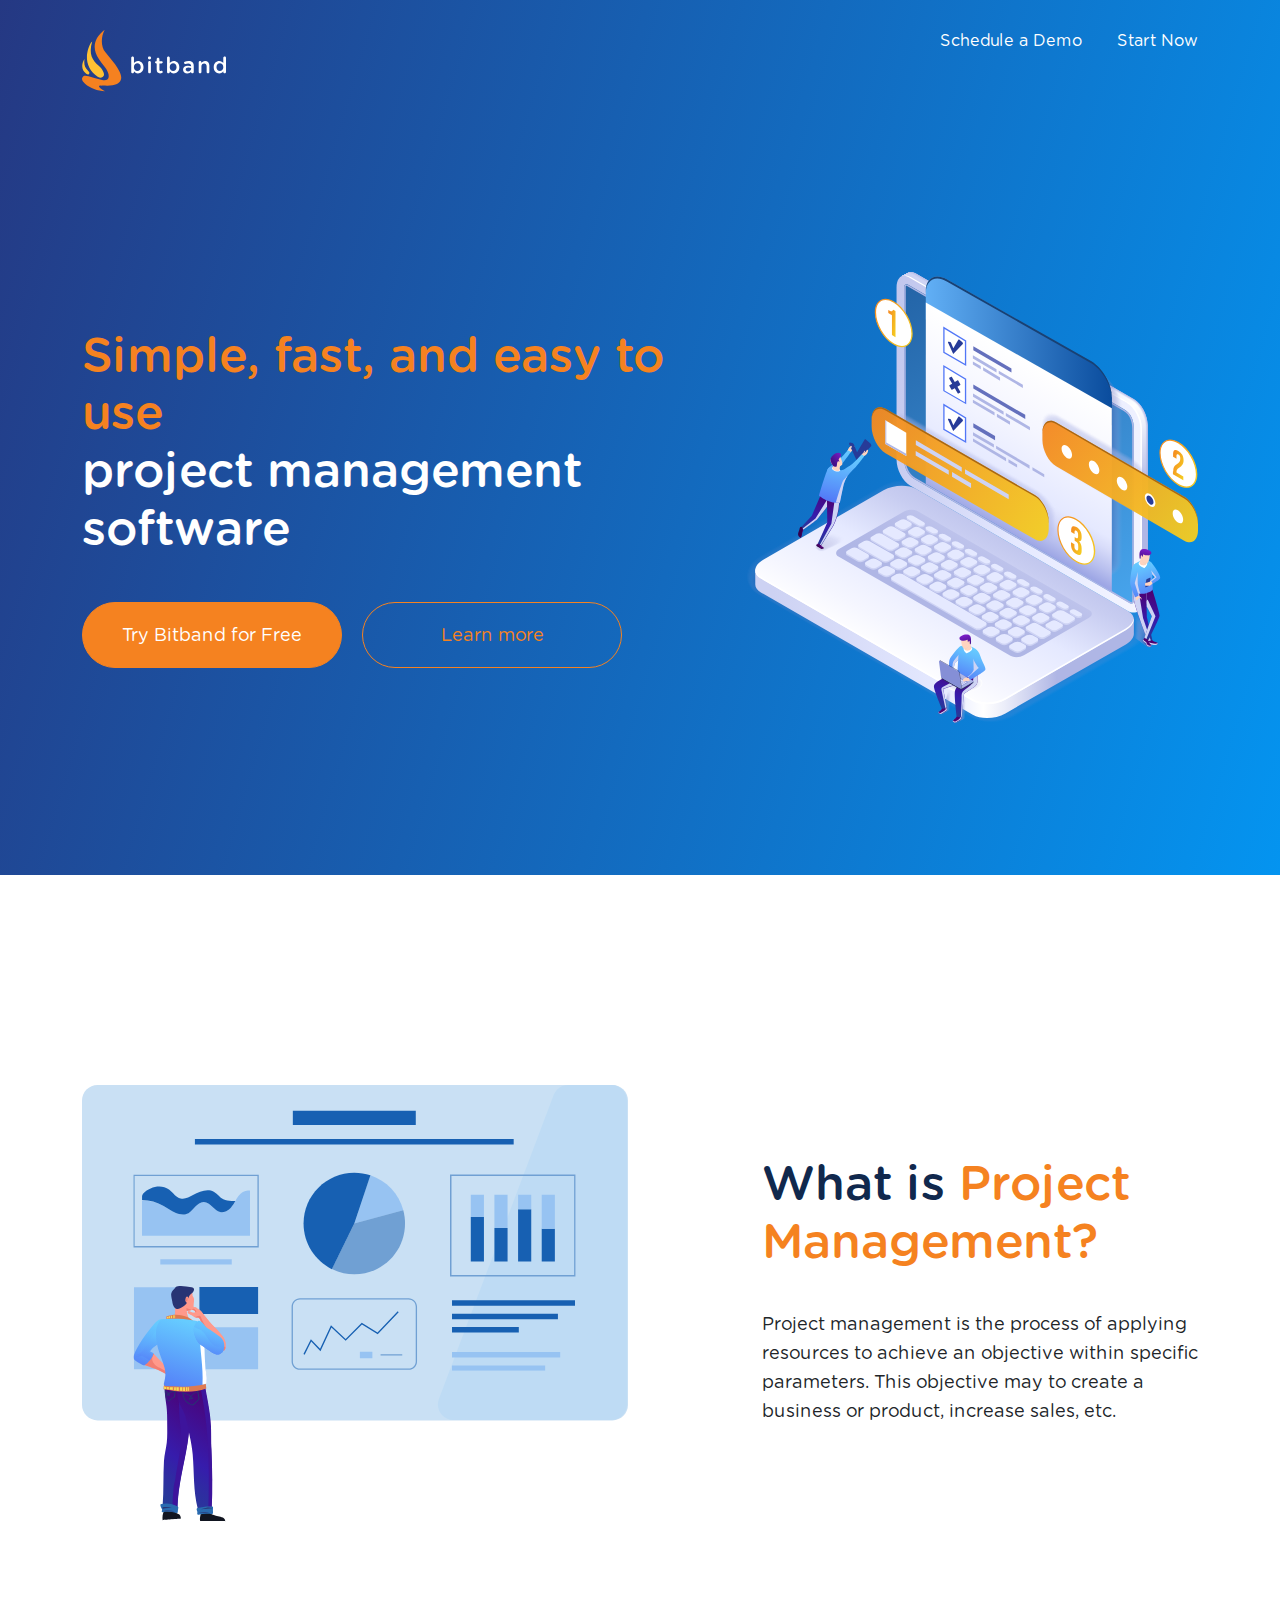
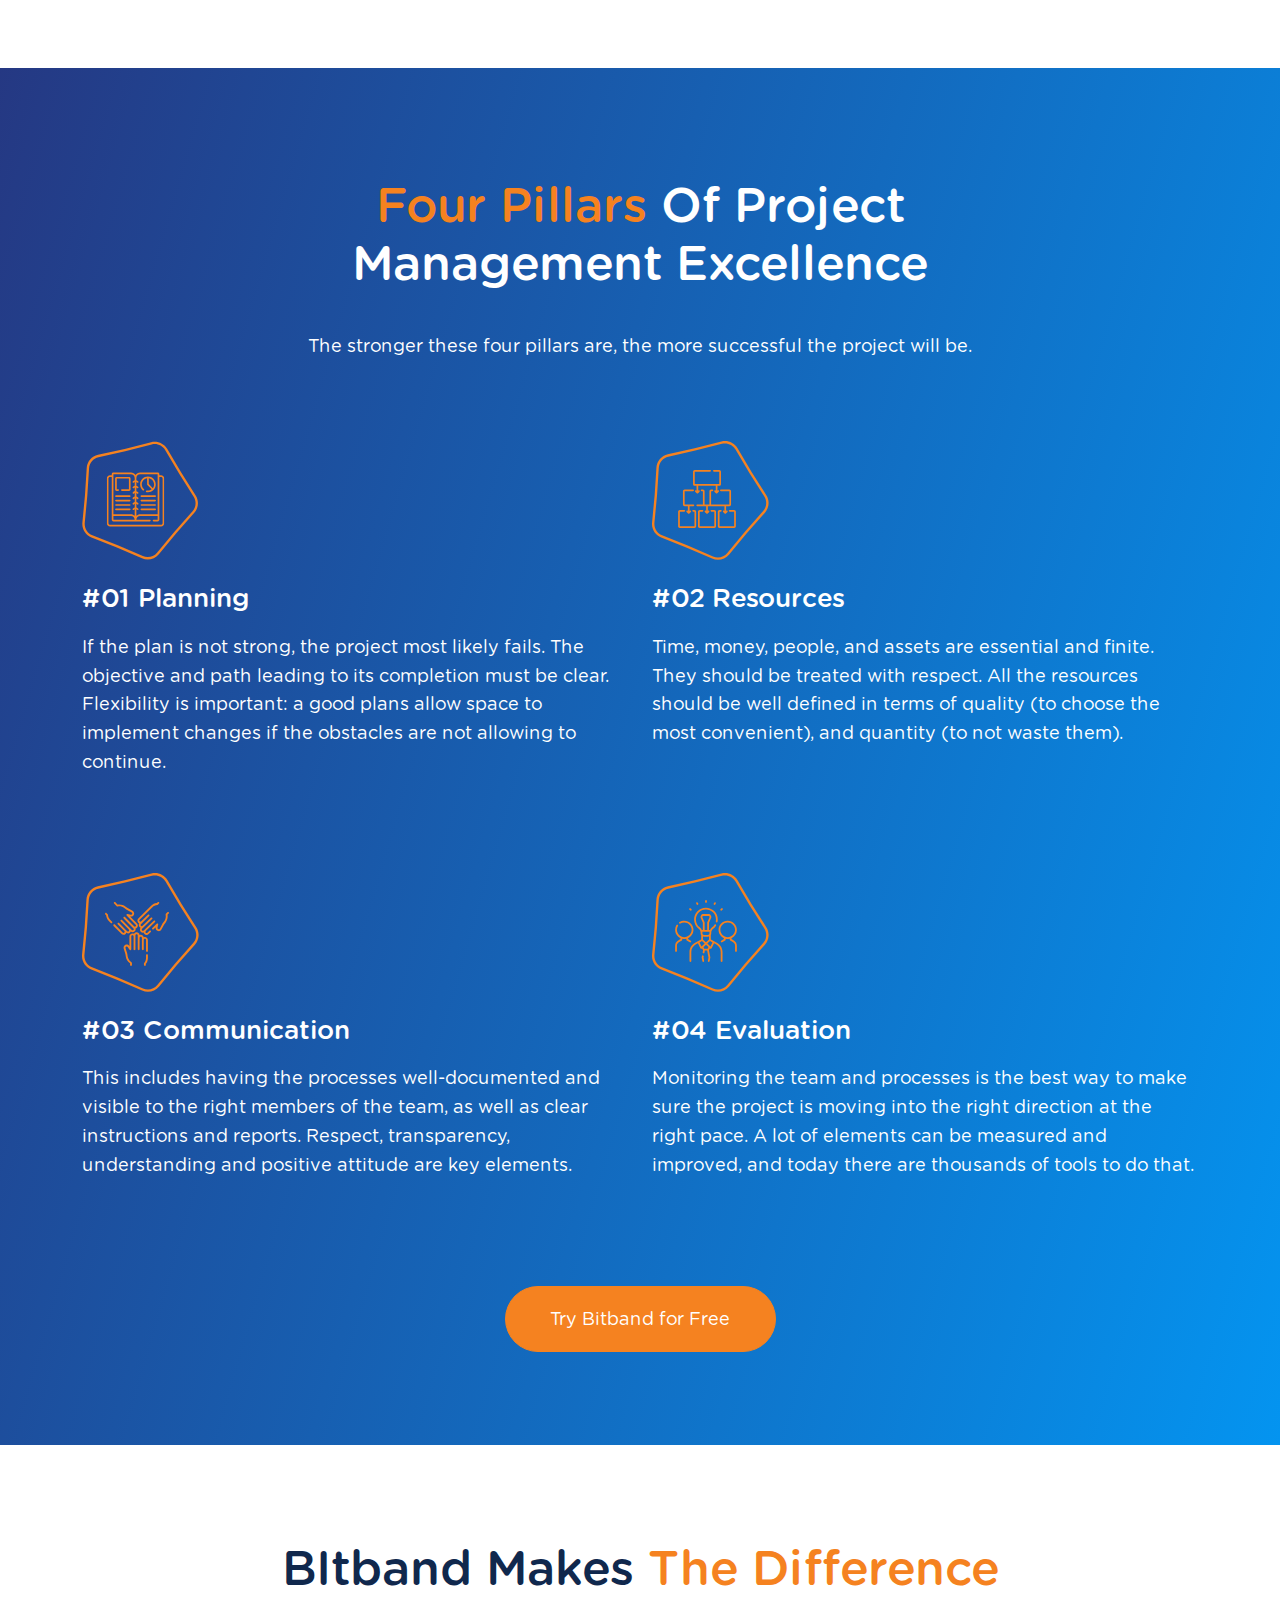
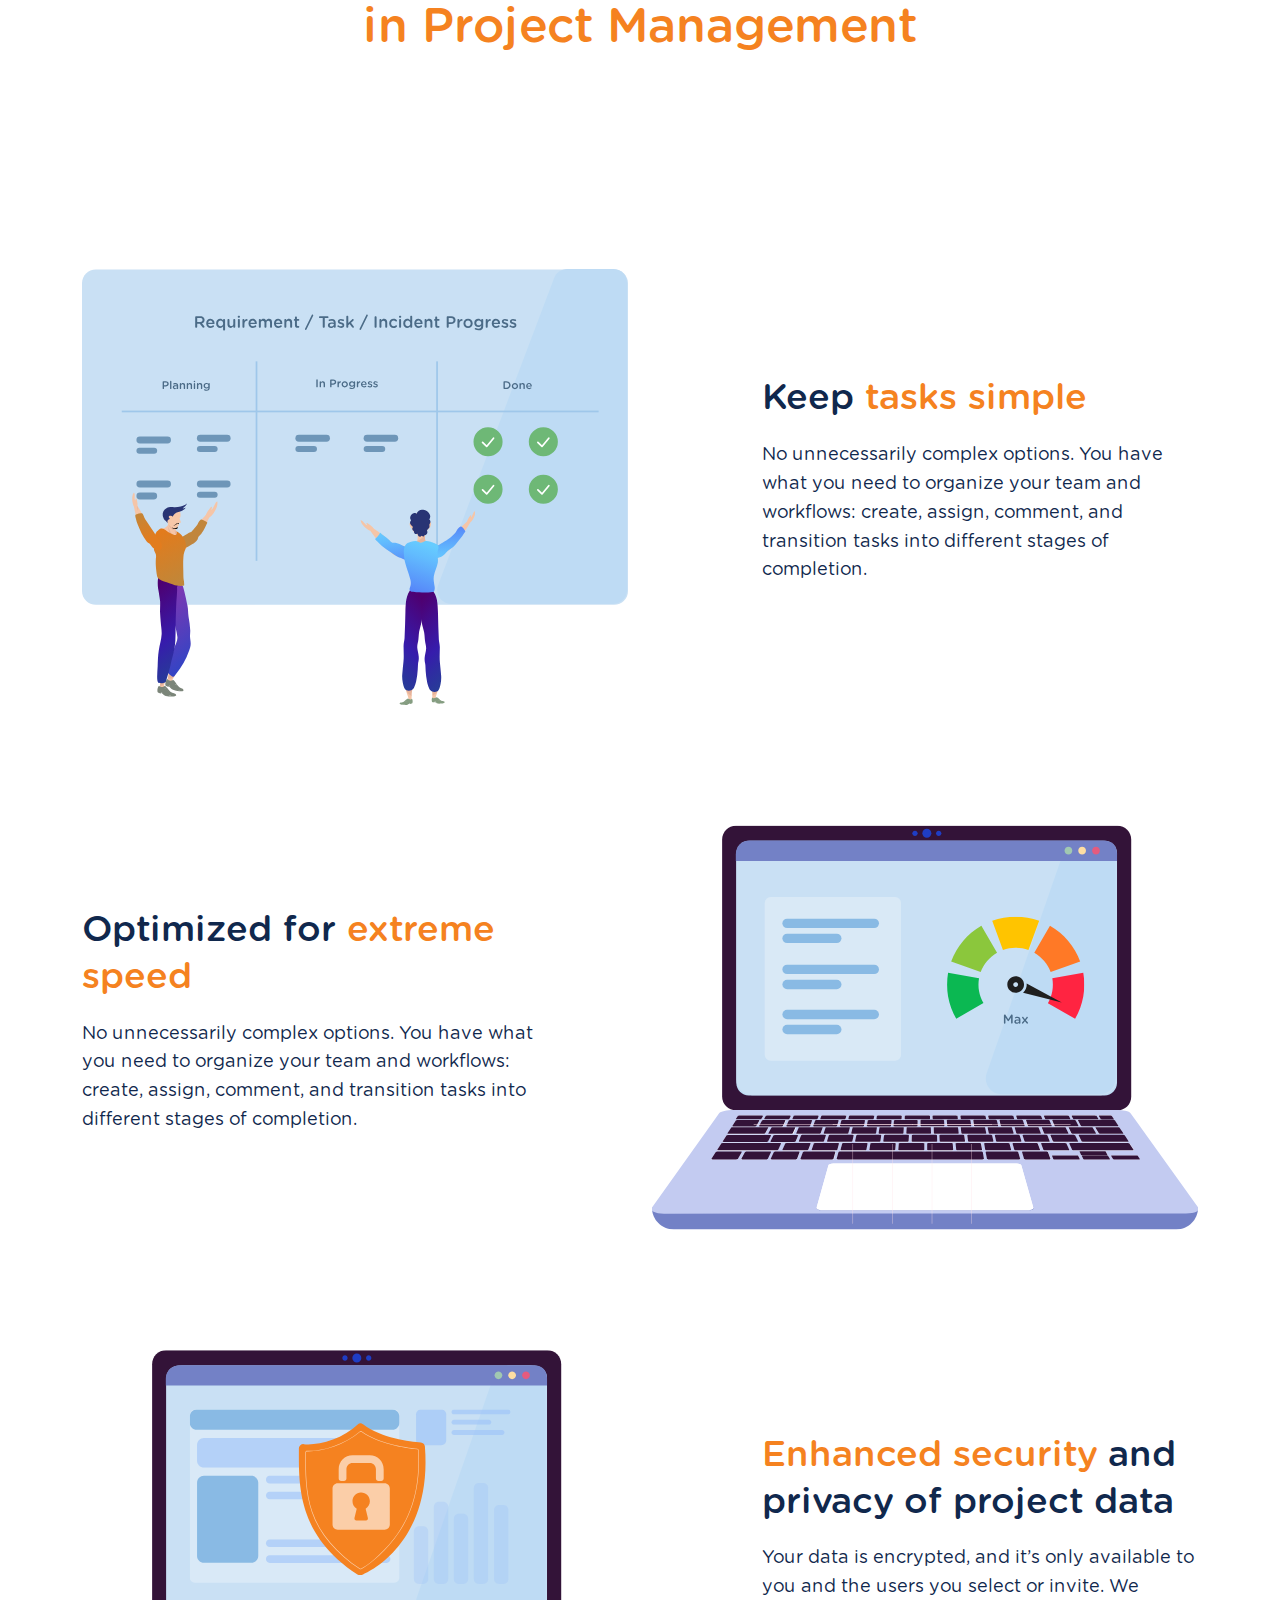
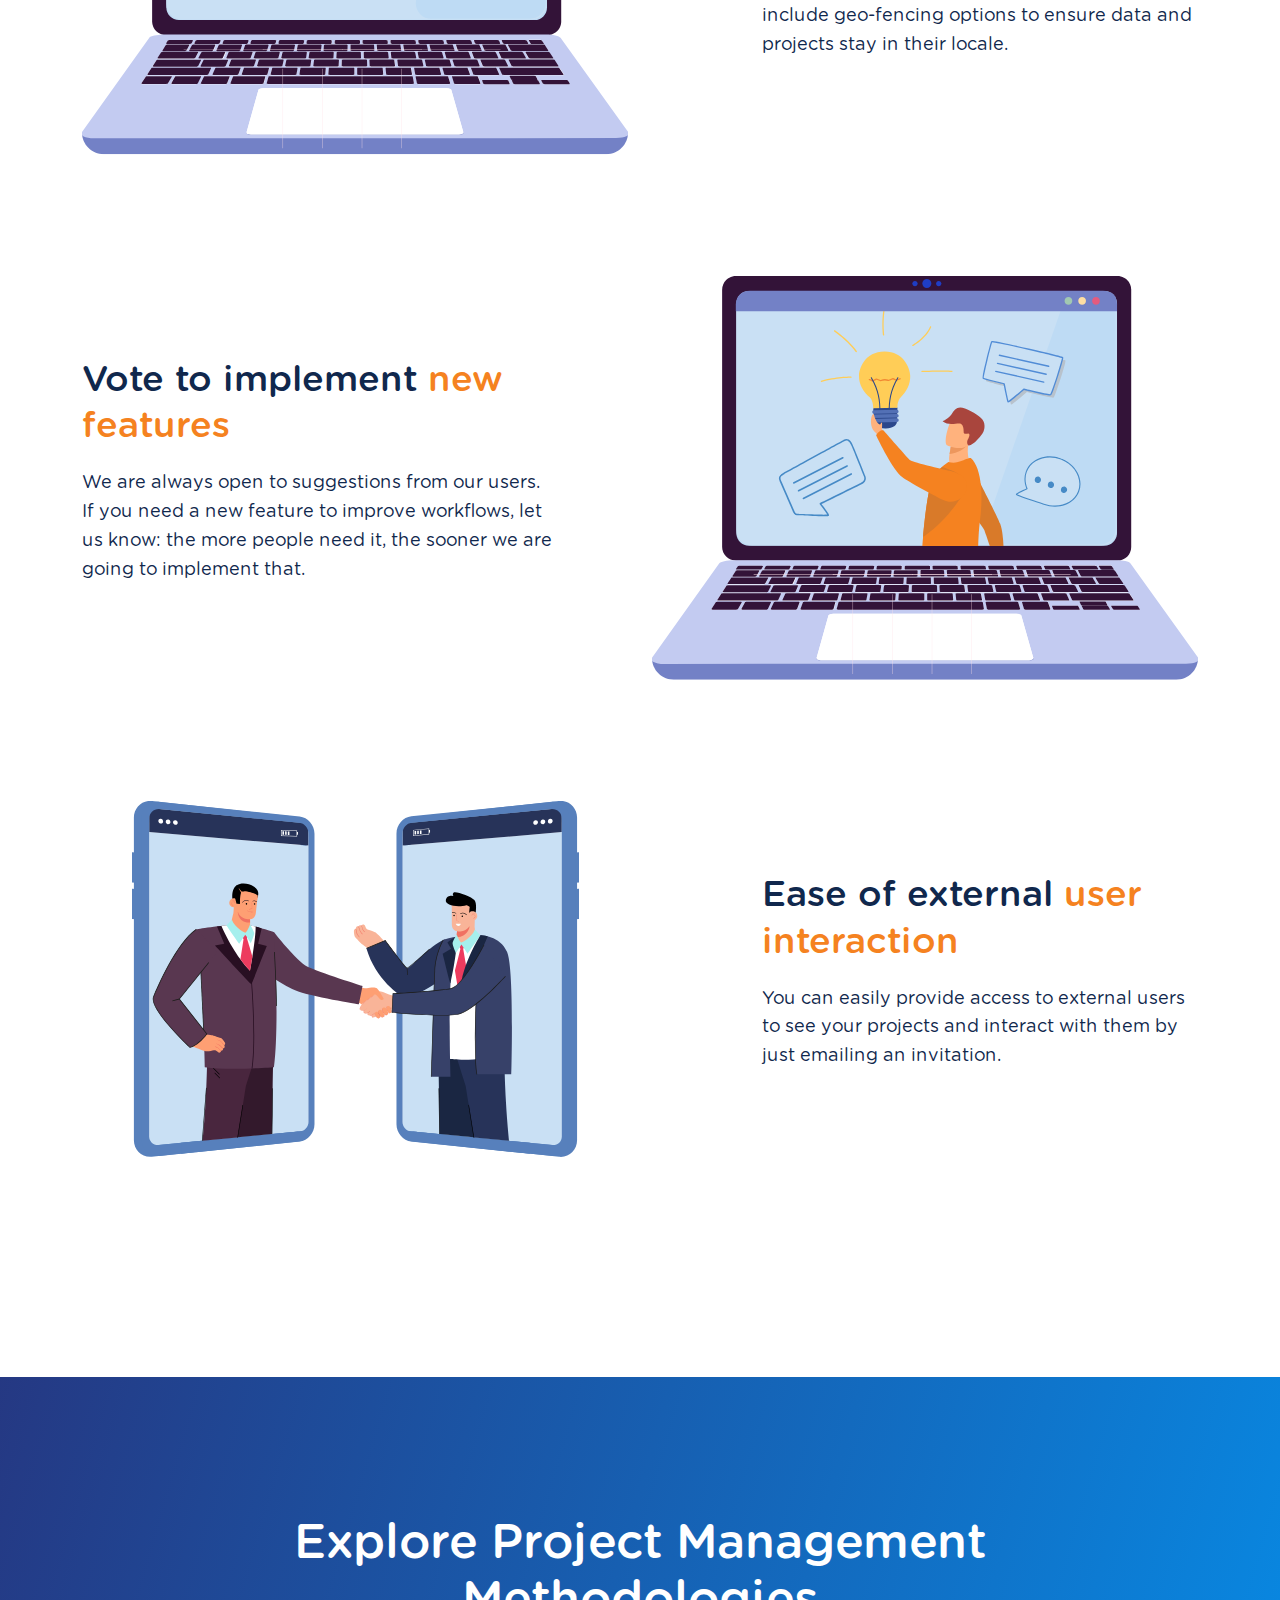
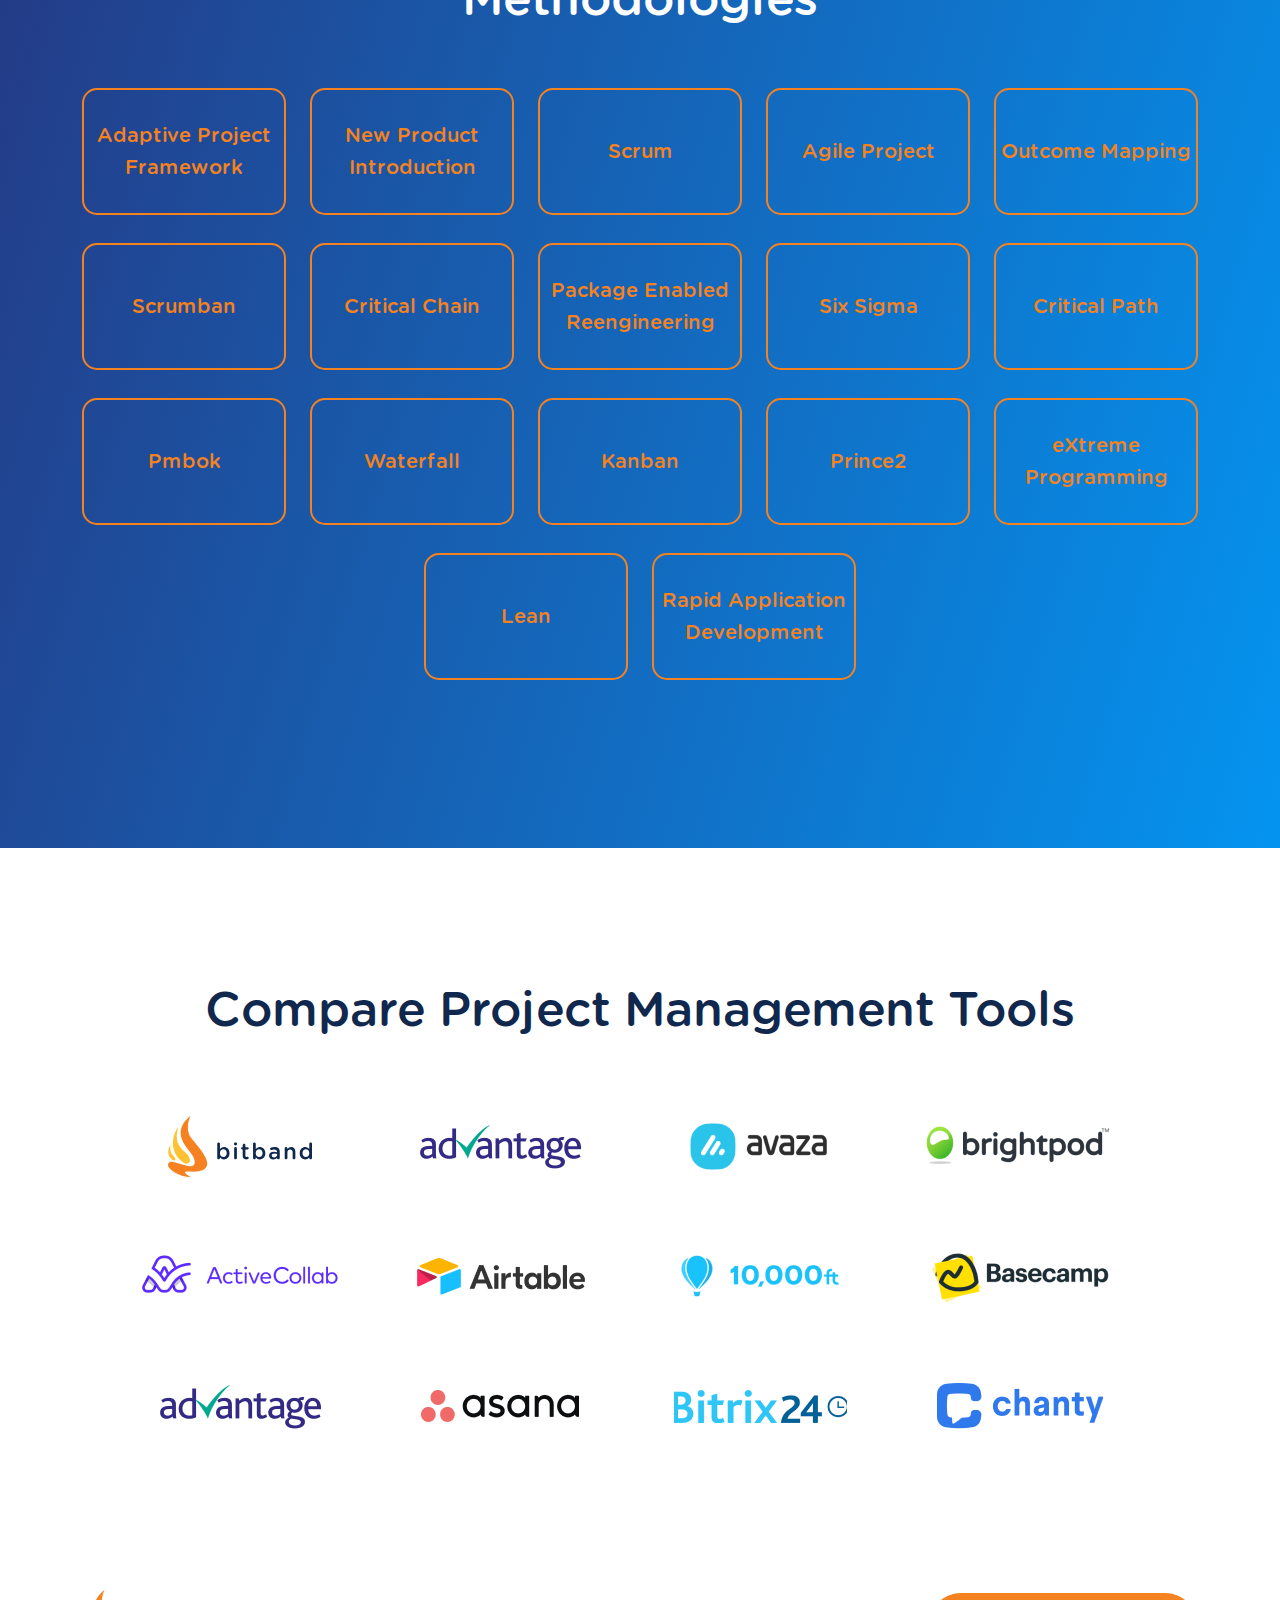
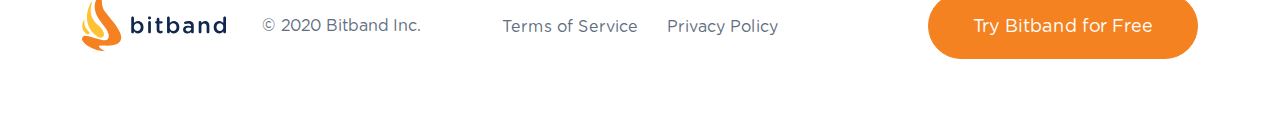
==== index.html @ 96607f52 "Add files via upload" ====
<!DOCTYPE html>
<html lang="en">

<head>
    <meta charset="UTF-8">
    <meta http-equiv="X-UA-Compatible" content="IE=edge">
    <meta name="viewport" content="width=device-width, initial-scale=1.0">
    <title>Main</title>
    <link rel="stylesheet" href="css/lib/bootstrap.min.css">
    <link rel="stylesheet" href="css/style.css">
</head>

<body>
    <div class="pagewrapper">
        <header class="header">
            <div class="container">
                <div class="row">
                    <div class="col-lg-4">
                        <div class="header__logo">
                            <a href="#"><img src="img/logo.svg" alt="logo"></a>
                        </div>
                    </div>
                    <div class="col-lg-8">
                        <nav class="header__nav">
                            <ul>
                                <li><a href="#">Schedule a Demo</a></li>
                                <li><a href="#">Start Now</a></li>
                            </ul>
                            <!-- <a href="#" class="closemenu"><img src="img/close.svg" alt="close"></a> -->
                        </nav>
                    </div>
                    <!-- <button class="burger">
                        <span></span>
                        <span></span>
                        <span></span>
                    </button> -->
                </div>
            </div>
        </header>
        <main class="main">
            <section class="welcomescreen">
                <div class="container">
                    <div class="row align-items-center">
                        <div class="col-lg-7">
                            <div class="welcomescreen__leftbox">
                                <h1>
                                    <span>Simple, fast, and easy to use</span> <br> project management<br> software
                                </h1>
                                <div class="welcomescreen__btngroup">
                                    <a href="#" class="orangebutton">Try Bitband for Free</a>
                                    <a href="#" class="transparentbutton">Learn more</a>
                                </div>
                            </div>
                        </div>
                        <div class="col-lg-5">
                            <div class="picwrapper">
                                <img src="img/welcomepic.svg" alt="img">
                            </div>
                        </div>
                    </div>
                </div>

                <!-- <img class="figabs1" src="img/fihure1.png" alt="img">
                <img class="figabs2" src="img/fig2.png" alt="img"> -->

                <!-- <div class="bublewrapp">
                    <div class="bubble" style="left: 22%; animation-delay: 0.5s;"></div>
                    <div class="bubble little" style="left: 34%; animation-delay: 1.7s; animation-duration: 8s;"></div>
                    <div class="bubble little" style="left: 55%; animation-delay: 0.8s;"></div>
                    <div class="bubble little dark" style="left: 57%; animation-delay: 3.8s;"></div>
                    <div class="bubble dark" style="left: 77%; animation-delay: 1.4s;animation-duration: 8s;"></div>
                    <div class="bubble little" style="left: 83%; animation-delay: 2.3s; animation-duration: 6s;"></div>
                    <div class="bubble" style="left: 35%; animation-delay: 3.2s;"></div>
                    <div class="bubble little" style="left: 45%; animation-delay: 4s;"></div>
                    <div class="bubble dark" style="left: 80%; animation-delay: 3.2s;"></div>
                    <div class="bubble dark" style="left: 83%; animation-delay: 5.3s;"></div>

                    <div class="bubble little dark" style="left: 52%; animation-delay: 6.8s;"></div>
                    <div class="bubble dark" style="left: 67%; animation-delay: 6.4s;"></div>
                    <div class="bubble little" style="left: 88%; animation-delay: 7.3s; animation-duration: 8s;"></div>
                    <div class="bubble" style="left: 38%; animation-delay: 8.2s;"></div>
                </div> -->
            </section>

            <section class="whatispm">
                <div class="container">
                    <div class="row">
                        <div class="col-lg-6">
                            <div class="picwrapper">
                                <img src="img/whaispm.svg" alt="img">


                                <!-- <div class="blob">
                                    <svg viewBox="0 0 800 500" preserveAspectRatio="none"
                                        xmlns="http://www.w3.org/2000/svg" xmlns:xlink="http://www.w3.org/1999/xlink"
                                        width="100%" id="blobSvg">
                                        <g transform="translate(154.1244354248047, 13.670692443847656)">
                                            <path class="blob" fill="#E7EEF3">
                                                <animate attributeName="d" dur="10000ms" repeatCount="indefinite"
                                                    values="M442,294Q403,338,382.5,390.5Q362,443,306,452.5Q250,462,209.5,426Q169,390,126.5,368Q84,346,80.5,298Q77,250,82,203Q87,156,130,136Q173,116,211.5,83Q250,50,302.5,59Q355,68,371,119.5Q387,171,434,210.5Q481,250,442,294Z;
                                                    
                                                    M470.5,308Q452,366,402,396Q352,426,301,441Q250,456,209,423.5Q168,391,133,364.5Q98,338,57,294Q16,250,41.5,197Q67,144,114,120Q161,96,205.5,82.5Q250,69,288,93.5Q326,118,376,133Q426,148,457.5,199Q489,250,470.5,308Z;
                                                    
                                                    M400,292.5Q398,335,372.5,376.5Q347,418,298.5,452.5Q250,487,201.5,452Q153,417,103.5,390Q54,363,32.5,306.5Q11,250,60,209.5Q109,169,117.5,102Q126,35,188,34.5Q250,34,293.5,67Q337,100,361,136Q385,172,393.5,211Q402,250,400,292.5Z;
                                                    
                                                    M419.5,304Q437,358,387,380Q337,402,293.5,436Q250,470,194,457Q138,444,87,408.5Q36,373,21.5,311.5Q7,250,27.5,192Q48,134,108.5,122Q169,110,209.5,105Q250,100,303.5,82.5Q357,65,369,119.5Q381,174,391.5,212Q402,250,419.5,304Z;
                                                    
                                                    M442,294Q403,338,382.5,390.5Q362,443,306,452.5Q250,462,209.5,426Q169,390,126.5,368Q84,346,80.5,298Q77,250,82,203Q87,156,130,136Q173,116,211.5,83Q250,50,302.5,59Q355,68,371,119.5Q387,171,434,210.5Q481,250,442,294Z">

                                                </animate>

                                            </path>
                                        </g>
                                    </svg>
                                </div> -->


                            </div>
                        </div>
                        <div class="col-lg-6">
                            <div class="whatispm__textbox">
                                <h2>
                                    What is <span>Project Management?</span>
                                </h2>
                                <div class="descr">
                                    <p>
                                        Project management is the process of applying resources to achieve an objective
                                        within specific parameters. This objective may to create a business or product,
                                        increase sales, etc.
                                    </p>
                                </div>
                            </div>
                        </div>
                    </div>
                </div>
            </section>

            <section class="pillars">
                <div class="container">
                    <h3 class="text-center">
                        <span>Four Pillars</span> Of Project<br> Management Excellence
                    </h3>
                    <p class="subtitle">The stronger these four pillars are, the more successful the project will be.
                    </p>
                    <div class="row">
                        <div class="col-lg-6">
                            <div class="pillarbox">
                                <div class="iconwrapp">
                                    <img src="img/pillar1.svg" alt="img">
                                </div>
                                <div class="textwrapp">
                                    <h6>#01 Planning</h6>
                                    <p>
                                        If the plan is not strong, the project most likely fails. The objective and path
                                        leading to its completion must be clear. Flexibility is important: a good plans
                                        allow space to implement changes if the obstacles are not allowing to continue.
                                    </p>
                                </div>
                            </div>
                        </div>
                        <div class="col-lg-6">
                            <div class="pillarbox">
                                <div class="iconwrapp">
                                    <img src="img/pillar2.svg" alt="img">
                                </div>
                                <div class="textwrapp">
                                    <h6>#02 Resources</h6>
                                    <p>
                                        Time, money, people, and assets are essential and finite. They should be treated
                                        with respect. All the resources should be well defined in terms of quality (to
                                        choose the most convenient), and quantity (to not waste them).
                                    </p>
                                </div>
                            </div>
                        </div>
                        <div class="col-lg-6">
                            <div class="pillarbox">
                                <div class="iconwrapp">
                                    <img src="img/pillar3.svg" alt="img">
                                </div>
                                <div class="textwrapp">
                                    <h6>#03 Communication</h6>
                                    <p>
                                        This includes having the processes well-documented and visible to the right
                                        members of the team, as well as clear instructions and reports. Respect,
                                        transparency, understanding and positive attitude are key elements.
                                    </p>
                                </div>
                            </div>
                        </div>
                        <div class="col-lg-6">
                            <div class="pillarbox">
                                <div class="iconwrapp">
                                    <img src="img/pillar4.svg" alt="img">
                                </div>
                                <div class="textwrapp">
                                    <h6>#04 Evaluation</h6>
                                    <p>
                                        Monitoring the team and processes is the best way to make sure the project is
                                        moving into the right direction at the right pace. A lot of elements can be
                                        measured and improved, and today there are thousands of tools to do that.
                                    </p>
                                </div>
                            </div>
                        </div>
                    </div>
                    <div class="text-center">
                        <a href="#" class="pillarsbtn">Try Bitband for Free</a>
                    </div>
                </div>
            </section>

            <section class="bitbandmakes">
                <div class="container">
                    <h3>
                        BItband Makes <span>The Difference<br> in Project Management</span>
                    </h3>
                    <div class="bitbandmakes__rows">
                        <div class="bitbandmakes__row">
                            <div class="row align-items-center">
                                <div class="col-lg-6">
                                    <div class="picwrap">
                                        <img src="img/bitbandmakes1.svg" alt="img">
                                    </div>
                                </div>
                                <div class="col-lg-6">
                                    <div class="bitbandmakes__descr">
                                        <p class="title">Keep <span>tasks simple</span></p>
                                        <p class="descr">
                                            No unnecessarily complex options. You have what you need to organize your
                                            team
                                            and workflows: create, assign, comment, and transition tasks into different
                                            stages of completion.
                                        </p>
                                    </div>
                                </div>
                            </div>
                        </div>
                        <div class="bitbandmakes__row">
                            <div class="row align-items-center">
                                <div class="col-lg-6">
                                    <div class="picwrap">
                                        <img src="img/bitbandmakes2.svg" alt="img">
                                    </div>
                                </div>
                                <div class="col-lg-6">
                                    <div class="bitbandmakes__descr">
                                        <p class="title">Optimized for <span>extreme speed</span></p>
                                        <p class="descr">
                                            No unnecessarily complex options. You have what you need to organize your
                                            team
                                            and workflows: create, assign, comment, and transition tasks into different
                                            stages of completion.
                                        </p>
                                    </div>
                                </div>
                            </div>
                        </div>
                        <div class="bitbandmakes__row">
                            <div class="row align-items-center">
                                <div class="col-lg-6">
                                    <div class="picwrap">
                                        <img src="img/bitbandmakes3.svg" alt="img">
                                    </div>
                                </div>
                                <div class="col-lg-6">
                                    <div class="bitbandmakes__descr">
                                        <p class="title"><span>Enhanced security</span> and privacy of project data</p>
                                        <p class="descr">
                                            Your data is encrypted, and it’s only available to you and the users you
                                            select or invite. We include geo-fencing options to ensure data and projects
                                            stay in their locale.
                                        </p>
                                    </div>
                                </div>
                            </div>
                        </div>
                        <div class="bitbandmakes__row">
                            <div class="row align-items-center">
                                <div class="col-lg-6">
                                    <div class="picwrap">
                                        <img src="img/bitbandmakes4.svg" alt="img">
                                    </div>
                                </div>
                                <div class="col-lg-6">
                                    <div class="bitbandmakes__descr">
                                        <p class="title">Vote to implement <span>new features</span></p>
                                        <p class="descr">
                                            We are always open to suggestions from our users. If you need a new feature
                                            to improve workflows, let us know: the more people need it, the sooner we
                                            are going to implement that.
                                        </p>
                                    </div>
                                </div>
                            </div>
                        </div>
                        <div class="bitbandmakes__row">
                            <div class="row align-items-center">
                                <div class="col-lg-6">
                                    <div class="picwrap">
                                        <img src="img/bitbandmakes5.svg" alt="img">
                                    </div>
                                </div>
                                <div class="col-lg-6">
                                    <div class="bitbandmakes__descr">
                                        <p class="title">Ease of external <span>user interaction</span></p>
                                        <p class="descr">
                                            You can easily provide access to external users to see your projects and
                                            interact with them by just emailing an invitation.
                                        </p>
                                    </div>
                                </div>
                            </div>
                        </div>
                    </div>
                </div>
            </section>

            <section class="eploresection">
                <div class="container">
                    <h3> Explore Project Management<br> Methodologies </h3>
                    <div class="row justify-content-center">
                        <div class="col-lg-2">
                            <a href="#" class="exploreprlink">
                                Adaptive Project Framework
                            </a>
                        </div>
                        <div class="col-lg-2">
                            <a href="#" class="exploreprlink">
                                New Product Introduction
                            </a>
                        </div>
                        <div class="col-lg-2">
                            <a href="#" class="exploreprlink">Scrum</a>
                        </div>
                        <div class="col-lg-2">
                            <a href="#" class="exploreprlink">Agile Project</a>
                        </div>
                        <div class="col-lg-2">
                            <a href="#" class="exploreprlink">Outcome Mapping</a>
                        </div>
                        <div class="col-lg-2">
                            <a href="#" class="exploreprlink">Scrumban</a>
                        </div>
                        <div class="col-lg-2">
                            <a href="#" class="exploreprlink">Critical Chain</a>
                        </div>
                        <div class="col-lg-2">
                            <a href="#" class="exploreprlink">
                                Package Enabled Reengineering
                            </a>
                        </div>
                        <div class="col-lg-2">
                            <a href="#" class="exploreprlink">Six Sigma</a>
                        </div>
                        <div class="col-lg-2">
                            <a href="#" class="exploreprlink">Critical Path</a>
                        </div>
                        <div class="col-lg-2">
                            <a href="#" class="exploreprlink">Pmbok</a>
                        </div>
                        <div class="col-lg-2">
                            <a href="#" class="exploreprlink">Waterfall</a>
                        </div>
                        <div class="col-lg-2">
                            <a href="#" class="exploreprlink">Kanban</a>
                        </div>
                        <div class="col-lg-2">
                            <a href="#" class="exploreprlink">Prince2</a>
                        </div>
                        <div class="col-lg-2">
                            <a href="#" class="exploreprlink">eXtreme Programming</a>
                        </div>
                        <div class="col-lg-2">
                            <a href="#" class="exploreprlink">Lean</a>
                        </div>
                        <div class="col-lg-2">
                            <a href="#" class="exploreprlink">
                                Rapid Application Development
                            </a>
                        </div>





                    </div>
                </div>
            </section>

            <section class="comparetools">
                <div class="container">
                    <h3>Compare Project Management Tools</h3>
                    <div class="comparetools-wrapper">
                        <a href="#" class="comparetool__link">
                            <img src="img/toollogo1.svg" alt="tool">
                        </a>
                        <a href="#" class="comparetool__link">
                            <img src="img/toollogo2.png" alt="tool">
                        </a>
                        <a href="#" class="comparetool__link">
                            <img src="img/toollogo3.png" alt="tool">
                        </a>
                        <a href="#" class="comparetool__link">
                            <img src="img/toollogo4.png" alt="tool">
                        </a>
                        <a href="#" class="comparetool__link">
                            <img src="img/toollogo5.png" alt="tool">
                        </a>
                        <a href="#" class="comparetool__link">
                            <img src="img/toollogo6.png" alt="tool">
                        </a>
                        <a href="#" class="comparetool__link">
                            <img src="img/toollogo7.png" alt="tool">
                        </a>
                        <a href="#" class="comparetool__link">
                            <img src="img/toollogo8.png" alt="tool">
                        </a>
                        <a href="#" class="comparetool__link">
                            <img src="img/toollogo9.png" alt="tool">
                        </a>
                        <a href="#" class="comparetool__link">
                            <img src="img/toollogo10.png" alt="tool">
                        </a>
                        <a href="#" class="comparetool__link">
                            <img src="img/toollogo11.png" alt="tool">
                        </a>
                        <a href="#" class="comparetool__link">
                            <img src="img/toollogo12.png" alt="tool">
                        </a>
                    </div>
                </div>
            </section>


        </main>
        <footer class="footer">
            <div class="container">
                <div class="row align-items-center">
                    <div class="col-lg-4">
                        <div class="footer__leftbox">
                            <a href="#" class="footerloog">
                                <img src="img/logo-footer.svg" alt="logo">
                            </a>
                            <span>© 2020 Bitband Inc.</span>
                        </div>
                    </div>
                    <div class="col-lg-4">
                        <div class="footer__centerbox">
                            <ul>
                                <li><a href="#">Terms of Service</a></li>
                                <li><a href="#">Privacy Policy</a></li>
                            </ul>
                        </div>
                    </div>
                    <div class="col-lg-4">
                        <div class="footer__rightbox">
                            <a href="#">Try Bitband for Free</a>
                        </div>
                    </div>
                </div>
            </div>
        </footer>
    </div>
</body>

</html>
---- css/style.css ----
@-webkit-keyframes move{0%{-webkit-transform:translate(0,0);transform:translate(0,0)}50%{-webkit-transform:translate(-20px,-25px);transform:translate(-20px,-25px)}to{-webkit-transform:translate(0,0);transform:translate(0,0)}}@keyframes move{0%{-webkit-transform:translate(0,0);transform:translate(0,0)}50%{-webkit-transform:translate(-20px,-25px);transform:translate(-20px,-25px)}to{-webkit-transform:translate(0,0);transform:translate(0,0)}}@-webkit-keyframes animateBubble{0%{transform:translateY(1000px);-webkit-transform:translateY(1000px);-moz-transform:translateY(1000px);-ms-transform:translateY(1000px);-o-transform:translateY(1000px)}to{transform:translateY(-100%);-webkit-transform:translateY(-100%);-moz-transform:translateY(-100%);-ms-transform:translateY(-100%);-o-transform:translateY(-100%)}}@keyframes animateBubble{0%{transform:translateY(1000px);-webkit-transform:translateY(1000px);-moz-transform:translateY(1000px);-ms-transform:translateY(1000px);-o-transform:translateY(1000px)}to{transform:translateY(-100%);-webkit-transform:translateY(-100%);-moz-transform:translateY(-100%);-ms-transform:translateY(-100%);-o-transform:translateY(-100%)}}@-webkit-keyframes sideWays{0%{margin-left:0px}50%{margin-left:50px}to{margin-left:0px}}@keyframes sideWays{0%{margin-left:0px}50%{margin-left:50px}to{margin-left:0px}}@media (min-width:1350.8px){.container{max-width:1340px}}@font-face{font-family:"gothamrnd_book";src:url("../fonts/gothamrnd_book.eot");src:url("../fonts/gothamrnd_book.eot") format("embedded-opentype"),url("../fonts/gothamrnd_book.woff2") format("woff2"),url("../fonts/gothamrnd_book.woff") format("woff"),url("../fonts/gothamrnd_book.ttf") format("truetype"),url("../fonts/gothamrnd_book.svg#gothamrnd_book") format("svg")}@font-face{font-family:"gothamrnd_book";src:url("../fonts/gothamrnd_medium.eot");src:url("../fonts/gothamrnd_medium.eot") format("embedded-opentype"),url("../fonts/gothamrnd_medium.woff2") format("woff2"),url("../fonts/gothamrnd_medium.woff") format("woff"),url("../fonts/gothamrnd_medium.ttf") format("truetype"),url("../fonts/gothamrnd_medium.svg#gothamrnd_medium") format("svg");font-weight:500}@font-face{font-family:"gothamrnd_book";src:url("../fonts/gothamrnd_bold.eot");src:url("../fonts/gothamrnd_bold.eot") format("embedded-opentype"),url("../fonts/gothamrnd_bold.woff2") format("woff2"),url("../fonts/gothamrnd_bold.woff") format("woff"),url("../fonts/gothamrnd_bold.ttf") format("truetype"),url("../fonts/gothamrnd_bold.svg#gothamrnd_bold") format("svg");font-weight:600}:root{scroll-behavior:inherit}body,html{height:100%}.main{-webkit-box-flex:1;-ms-flex:1 1 auto;flex:1 1 auto}.pagewrapper{min-height:100%;display:-webkit-box;display:-ms-flexbox;display:flex;-webkit-box-orient:vertical;-webkit-box-direction:normal;-ms-flex-direction:column;flex-direction:column;overflow:hidden}body{font-family:"gothamrnd_book"}header.header{position:absolute;width:100%;left:0;top:0;height:120px;display:-webkit-box;display:-ms-flexbox;display:flex;-webkit-box-align:center;-ms-flex-align:center;align-items:center;z-index:6}header.header .header__logo{max-width:144px}header.header .header__nav{display:-webkit-box;display:-ms-flexbox;display:flex;-webkit-box-align:center;-ms-flex-align:center;align-items:center;-webkit-box-pack:end;-ms-flex-pack:end;justify-content:flex-end}header.header .header__nav ul{list-style-type:none;padding:0;margin:0}header.header .header__nav ul li{display:inline-block;vertical-align:middle;margin-right:30px}header.header .header__nav ul li:last-child{margin-right:0}header.header .header__nav ul li a{color:#fff;font-weight:350;font-size:16px;line-height:150%;text-decoration:none}.welcomescreen{background:linear-gradient(286.27deg,#009FFD -11.94%,#2A2A72 115.43%);min-height:875px;padding-top:120px;display:-webkit-box;display:-ms-flexbox;display:flex;-webkit-box-align:center;-ms-flex-align:center;align-items:center;position:relative;overflow:hidden}.welcomescreen .welcomescreen__leftbox{position:relative;z-index:3}.welcomescreen .welcomescreen__leftbox h1{font-size:48px;line-height:120%;color:#fff;margin-bottom:45px}.welcomescreen .welcomescreen__leftbox h1 span{color:#F58220}.welcomescreen .welcomescreen__leftbox .welcomescreen__btngroup{display:-webkit-box;display:-ms-flexbox;display:flex;-webkit-box-align:center;-ms-flex-align:center;align-items:center;max-width:540px;width:100%;-webkit-box-pack:justify;-ms-flex-pack:justify;justify-content:space-between}.welcomescreen .welcomescreen__leftbox .welcomescreen__btngroup .orangebutton{background:#F58220;border:1px solid #F58220;border-radius:40px;font-weight:400;font-size:18px;line-height:100%;color:#fff;text-decoration:none;-webkit-transition:0.3s;transition:0.3s;display:-webkit-box;display:-ms-flexbox;display:flex;-webkit-box-align:center;-ms-flex-align:center;align-items:center;-webkit-box-pack:center;-ms-flex-pack:center;justify-content:center;text-align:center;width:260px;height:66px}.welcomescreen .welcomescreen__leftbox .welcomescreen__btngroup .orangebutton:hover{color:#F58220;background:#fff;border-color:#fff}.welcomescreen .welcomescreen__leftbox .welcomescreen__btngroup .transparentbutton{background:transparent;border:1px solid #F58220;border-radius:40px;font-weight:400;font-size:18px;line-height:100%;color:#F58220;text-decoration:none;-webkit-transition:0.3s;transition:0.3s;display:-webkit-box;display:-ms-flexbox;display:flex;-webkit-box-align:center;-ms-flex-align:center;align-items:center;-webkit-box-pack:center;-ms-flex-pack:center;justify-content:center;text-align:center;width:260px;height:66px}.welcomescreen .welcomescreen__leftbox .welcomescreen__btngroup .transparentbutton:hover{color:#fff;background:#F58220}.welcomescreen .picwrapper{text-align:right}.welcomescreen .picwrapper img{max-width:100%}.welcomescreen .figabs1{position:absolute;left:0;top:0}.welcomescreen .figabs2{position:absolute;right:0;bottom:0}.welcomescreen .bublewrapp{position:absolute;left:0;top:0;width:100%;height:100%}.welcomescreen .bublewrapp .bubble{position:absolute;border-radius:50%;-webkit-border-radius:50%;-moz-border-radius:50%;-ms-border-radius:50%;-o-border-radius:50%;overflow:hidden;background:#fff;opacity:0.58;width:14px;height:14px}.welcomescreen .bublewrapp .bubble.little{width:5px;height:5px}.welcomescreen .bublewrapp .bubble.dark{background:#306195;opacity:0.58}.whatispm{padding:210px 0 145px}.whatispm .picwrapper{position:relative}.whatispm .picwrapper img{max-width:100%;position:relative;z-index:2}.whatispm .picwrapper .blob{position:absolute;top:-40px;left:-40px;width:100%;height:100%;z-index:1}.whatispm .picwrapper .blob svg{width:100%;-webkit-transform:scale(1.8);transform:scale(1.8)}.whatispm .whatispm__textbox{padding-left:110px;padding-top:70px;position:relative;z-index:2}.whatispm .whatispm__textbox h2{color:#10284D;font-size:48px;line-height:120%;margin-bottom:40px}.whatispm .whatispm__textbox h2 span{color:#F58220}.whatispm .whatispm__textbox .descr{max-width:463px}.whatispm .whatispm__textbox .descr p{font-size:18px;line-height:160%}.whatispm .whatispm__textbox .descr p:last-child{margin-bottom:0}.pillars{padding:109px 0 93px;background:linear-gradient(286.27deg,#009FFD -11.94%,#2A2A72 115.43%)}.pillars h3{font-size:48px;line-height:120%;color:#fff;margin-bottom:40px}.pillars h3 span{color:#F58220}.pillars .subtitle{margin:0;font-size:18px;line-height:160%;color:#fff;text-align:center}.pillars .pillarbox{margin-top:80px}.pillars .pillarbox .iconwrapp{width:117px;height:119px;margin-bottom:17px}.pillars .pillarbox .iconwrapp img{max-width:100%;max-height:100%}.pillars .pillarbox .textwrapp h6{margin-bottom:14px;font-size:26px;line-height:160%;color:#fff}.pillars .pillarbox .textwrapp p{max-width:581px;color:#fff;font-size:18px;line-height:160%}.pillars .pillarsbtn{background:#F58220;border:1px solid #F58220;border-radius:40px;font-weight:400;font-size:18px;line-height:100%;color:#fff;text-decoration:none;-webkit-transition:0.3s;transition:0.3s;display:-webkit-box;display:-ms-flexbox;display:flex;-webkit-box-align:center;-ms-flex-align:center;align-items:center;-webkit-box-pack:center;-ms-flex-pack:center;justify-content:center;text-align:center;width:271px;height:66px;margin:90px auto 0}.pillars .pillarsbtn:hover{color:#F58220;background:#fff;border-color:#fff}.bitbandmakes{padding:95px 0 220px}.bitbandmakes h3{color:#10284D;font-size:48px;line-height:120%;text-align:center;margin-bottom:214px}.bitbandmakes h3 span{color:#F58220}.bitbandmakes .picwrap{text-align:center}.bitbandmakes .picwrap img{max-width:100%}.bitbandmakes .bitbandmakes__row{margin-bottom:120px}.bitbandmakes .bitbandmakes__row:last-child{margin-bottom:0}.bitbandmakes .bitbandmakes__row:nth-child(2n) .row{-webkit-box-orient:horizontal;-webkit-box-direction:reverse;-ms-flex-direction:row-reverse;flex-direction:row-reverse}.bitbandmakes .bitbandmakes__row:nth-child(2n) .row .bitbandmakes__descr{max-width:470px;padding-left:0}.bitbandmakes .bitbandmakes__descr{padding-left:110px}.bitbandmakes .bitbandmakes__descr .title{margin-bottom:20px;color:#10284D;font-size:36px;line-height:130%;font-weight:500}.bitbandmakes .bitbandmakes__descr .title span{color:#F58220}.bitbandmakes .bitbandmakes__descr .descr{color:#10284D;font-size:18px;line-height:160%}.eploresection{background:linear-gradient(286.27deg,#009FFD -11.94%,#2A2A72 115.43%);padding:136px 0 140px}.eploresection h3{text-align:center;margin-bottom:60px;color:#fff;font-size:48px;line-height:120%}.eploresection .exploreprlink{display:-webkit-box;display:-ms-flexbox;display:flex;-webkit-box-align:center;-ms-flex-align:center;align-items:center;-webkit-box-pack:center;-ms-flex-pack:center;justify-content:center;text-align:center;color:#F58220;font-size:20px;line-height:160%;border:2px solid #F58220;border-radius:15px;text-decoration:none;height:127px;margin-bottom:28px;-webkit-transition:0.3s;transition:0.3s;font-weight:500}.eploresection .exploreprlink:hover{background:#F58220;color:#fff}.eploresection .col-lg-2{width:20%}.comparetools{padding:133px 0 80px}.comparetools h3{text-align:center;margin-bottom:58px;color:#10284D;font-size:48px;line-height:120%}.comparetools .comparetool__link{display:-webkit-box;display:-ms-flexbox;display:flex;-webkit-box-align:center;-ms-flex-align:center;align-items:center;-webkit-box-pack:center;-ms-flex-pack:center;justify-content:center;width:226px;height:100px;background:#fff;border-radius:10px;border:1px solid rgba(0,0,0,0);-webkit-transition:0.3s;transition:0.3s;margin:0 17px 30px 17px}.comparetools .comparetool__link:hover{border:1px solid rgba(0,0,0,0.1);-webkit-box-shadow:0px 9px 19px rgba(0,0,0,0.15);box-shadow:0px 9px 19px rgba(0,0,0,0.15)}.comparetools .comparetools-wrapper{display:-webkit-box;display:-ms-flexbox;display:flex;-ms-flex-wrap:wrap;flex-wrap:wrap;max-width:1060px;margin:0 auto}footer.footer{padding:27px 0 66px 0}footer.footer .footer__leftbox{display:-webkit-box;display:-ms-flexbox;display:flex;-webkit-box-align:center;-ms-flex-align:center;align-items:center}footer.footer .footer__leftbox .footerloog img{max-width:144px;margin-top:-12px}footer.footer .footer__leftbox span{display:inline-block;margin-left:36px;color:#5F6E80;font-size:16px;line-height:150%}footer.footer .footer__centerbox{text-align:center}footer.footer .footer__centerbox ul{list-style-type:none;padding:0;margin:0}footer.footer .footer__centerbox ul li{display:inline-block;vertical-align:middle;margin-right:24px}footer.footer .footer__centerbox ul li:last-child{margin-right:0}footer.footer .footer__centerbox ul li a{text-decoration:none;color:#5F6E80;font-size:16px;line-height:150%}footer.footer .footer__centerbox ul li a:hover{color:#000}footer.footer .footer__rightbox{text-align:right}footer.footer .footer__rightbox a{background:#F58220;border:1px solid #F58220;border-radius:40px;font-weight:400;font-size:18px;line-height:100%;color:#fff;text-decoration:none;-webkit-transition:0.3s;transition:0.3s;display:-webkit-box;display:-ms-flexbox;display:flex;-webkit-box-align:center;-ms-flex-align:center;align-items:center;-webkit-box-pack:center;-ms-flex-pack:center;justify-content:center;text-align:center;display:-webkit-inline-box;display:-ms-inline-flexbox;display:inline-flex;max-width:270px;width:100%;height:66px}footer.footer .footer__rightbox a:hover{color:#F58220;background:#fff;border-color:#fff}footer.footer .footer__rightbox a:hover{border:2px solid #F58220}
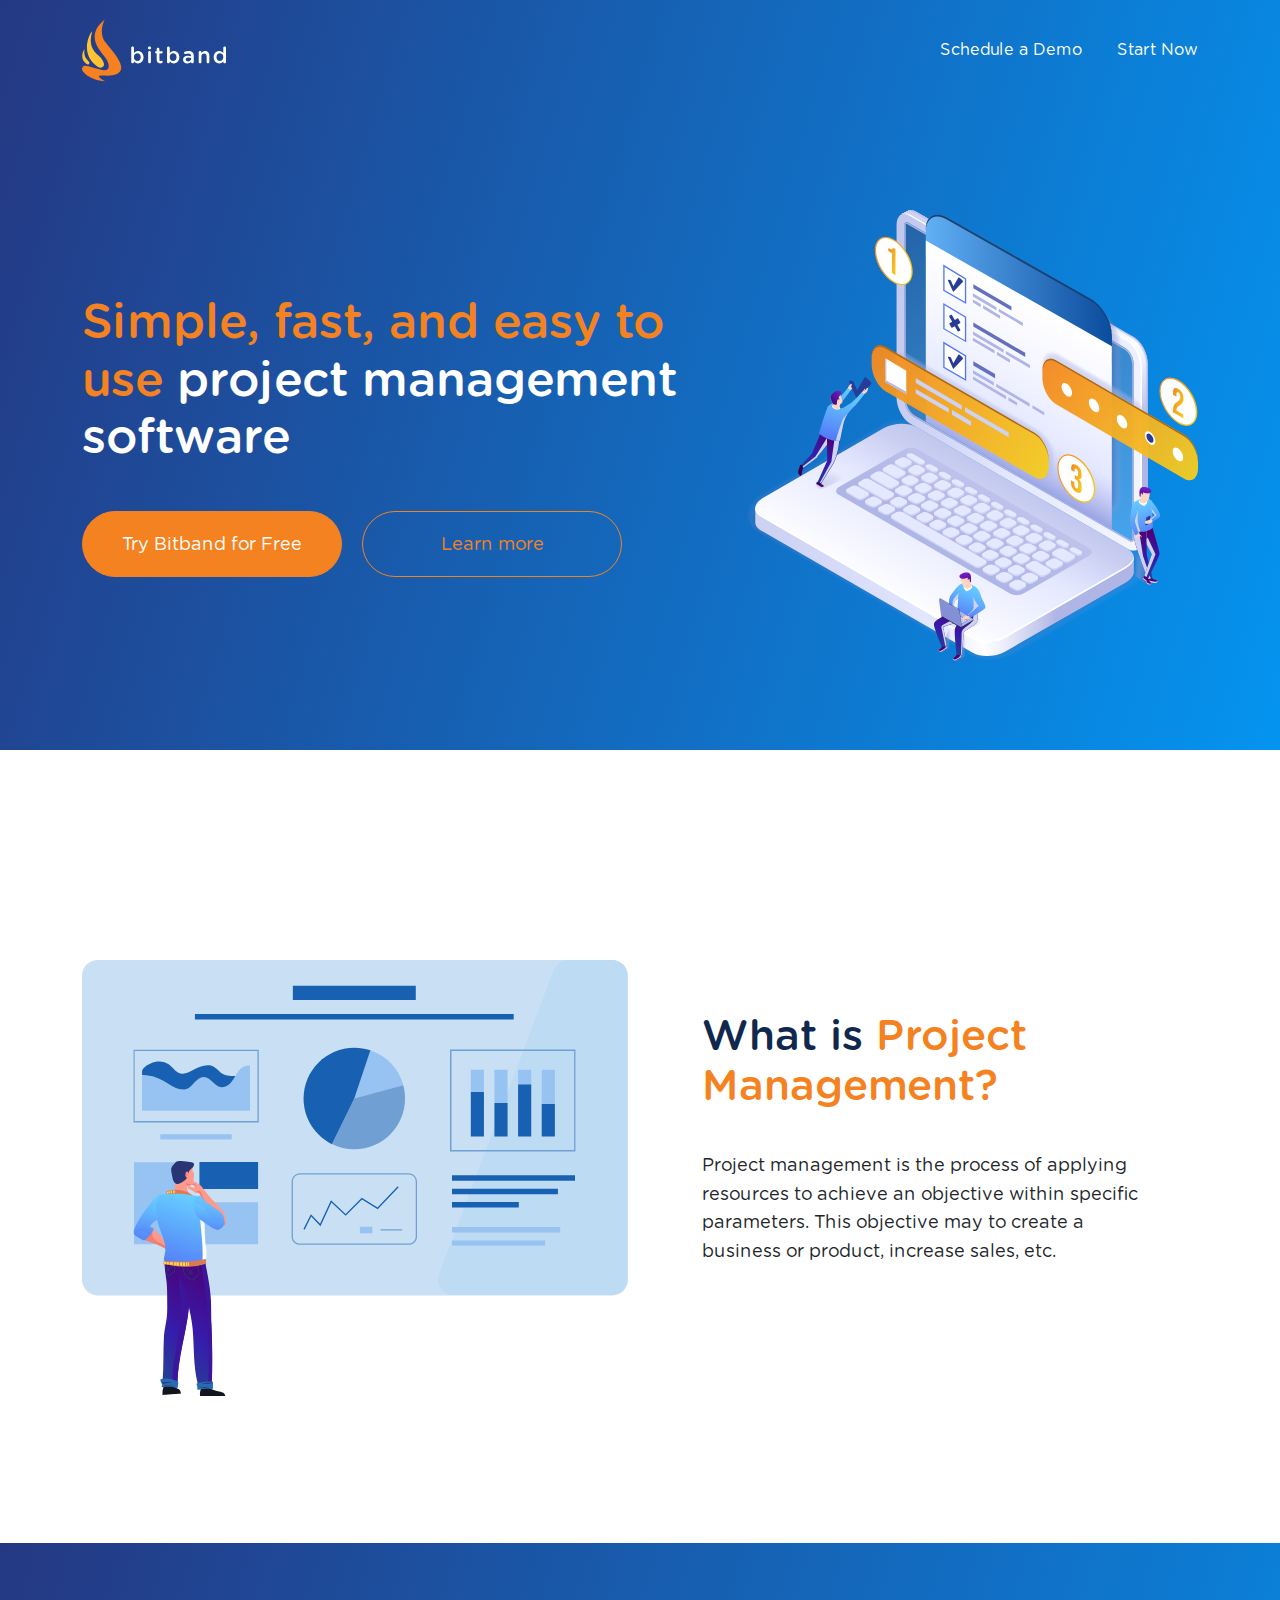
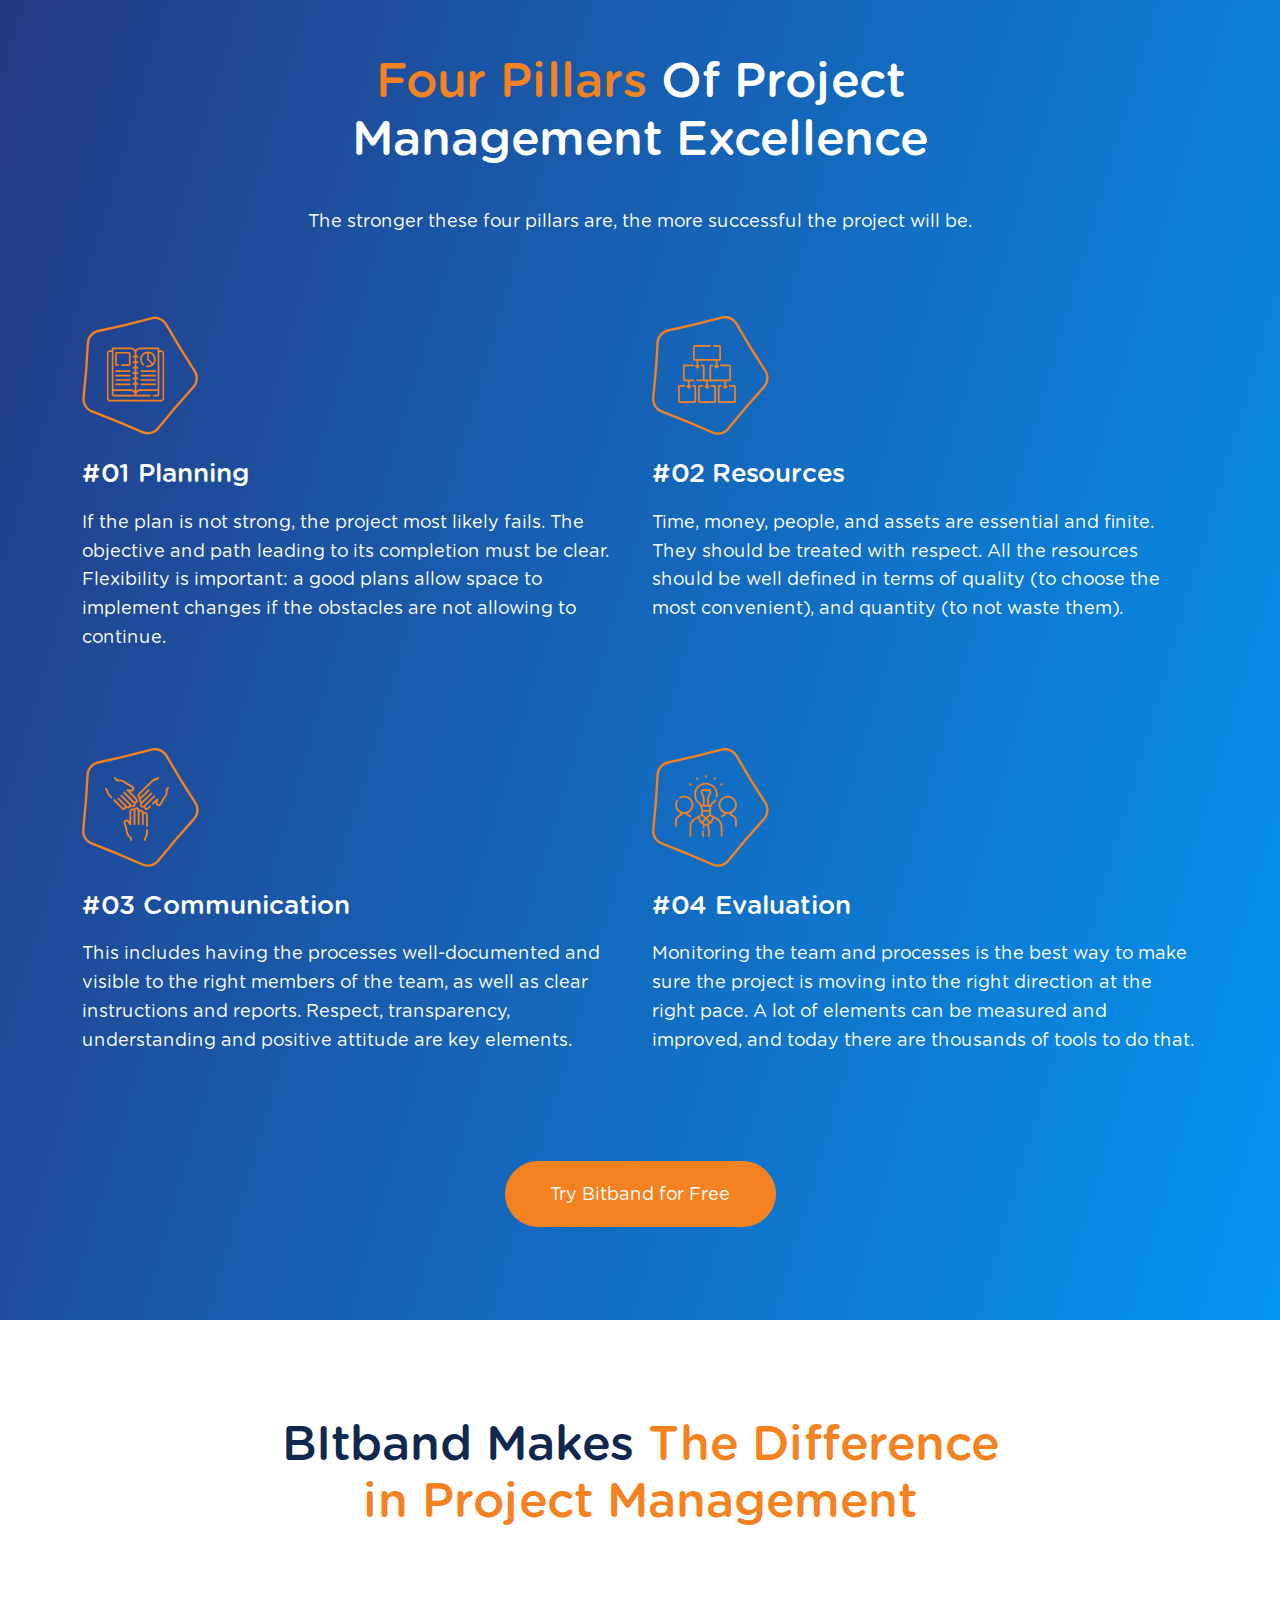
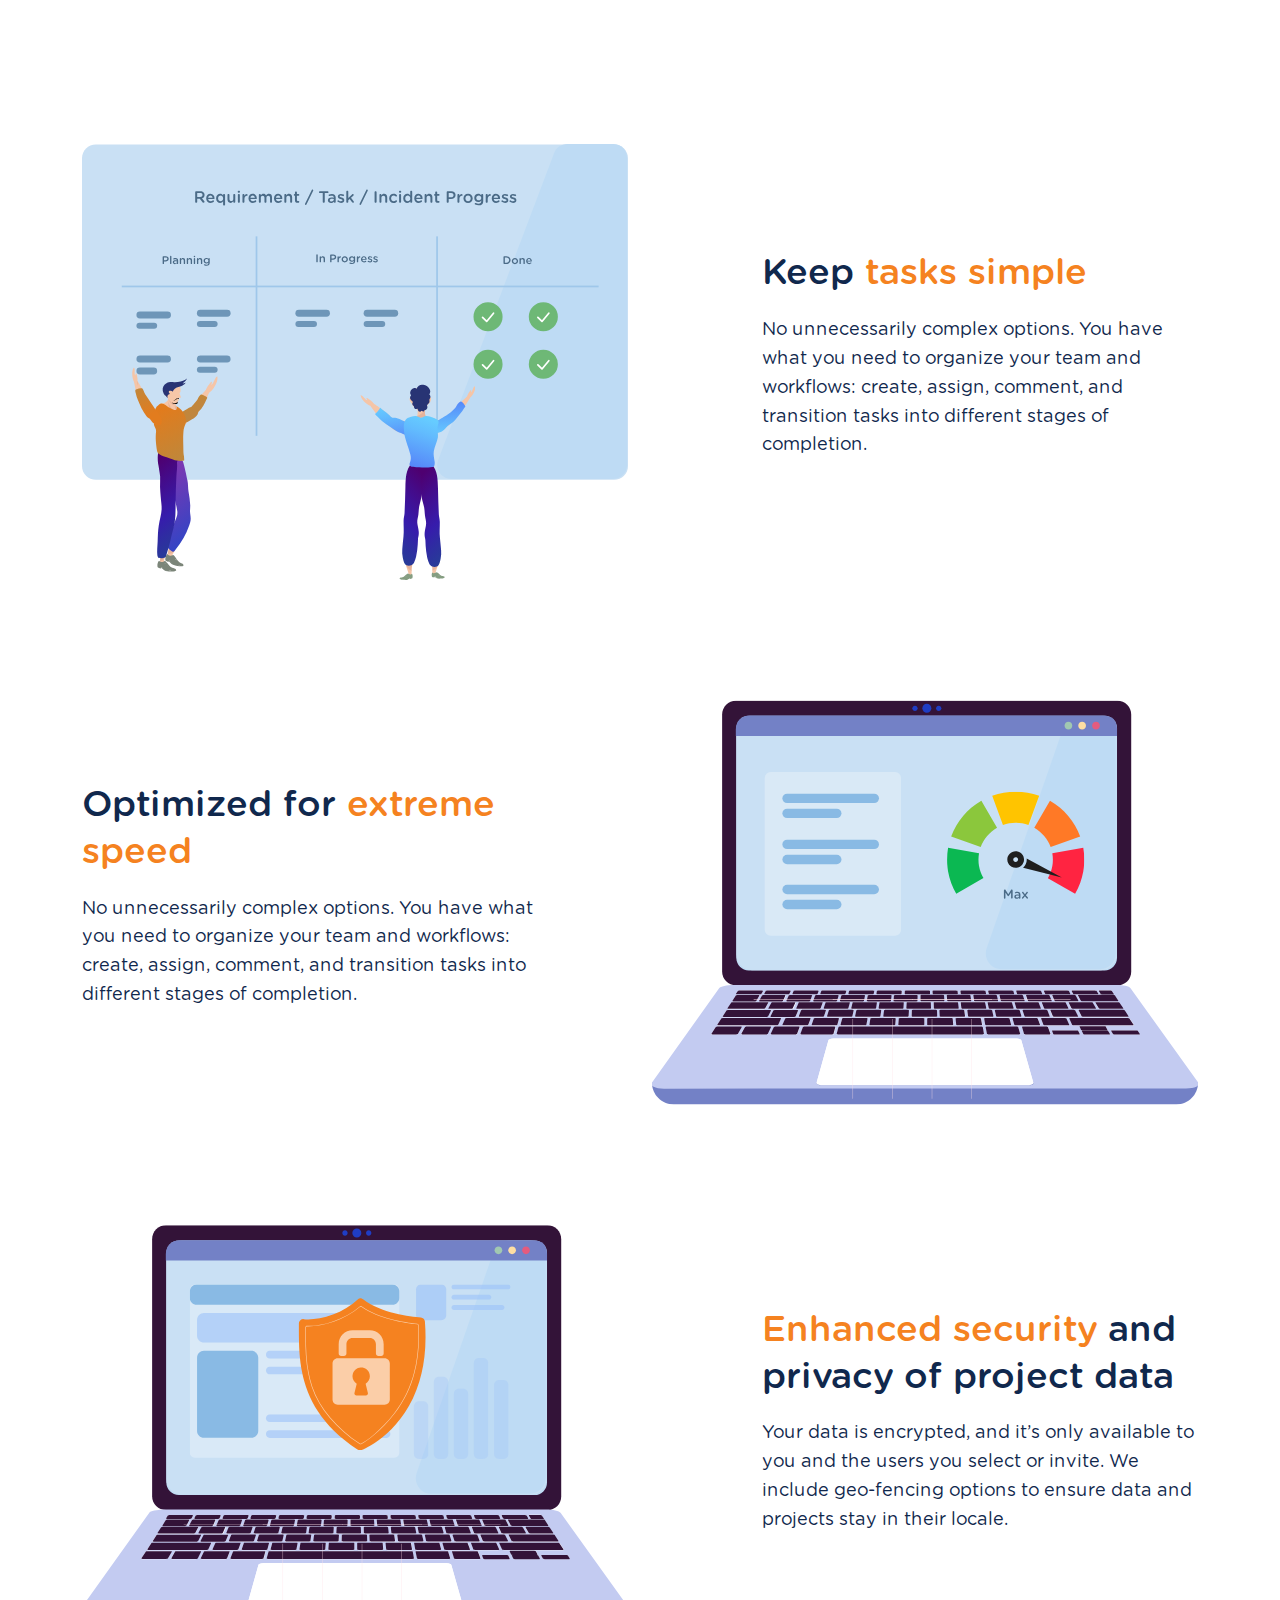
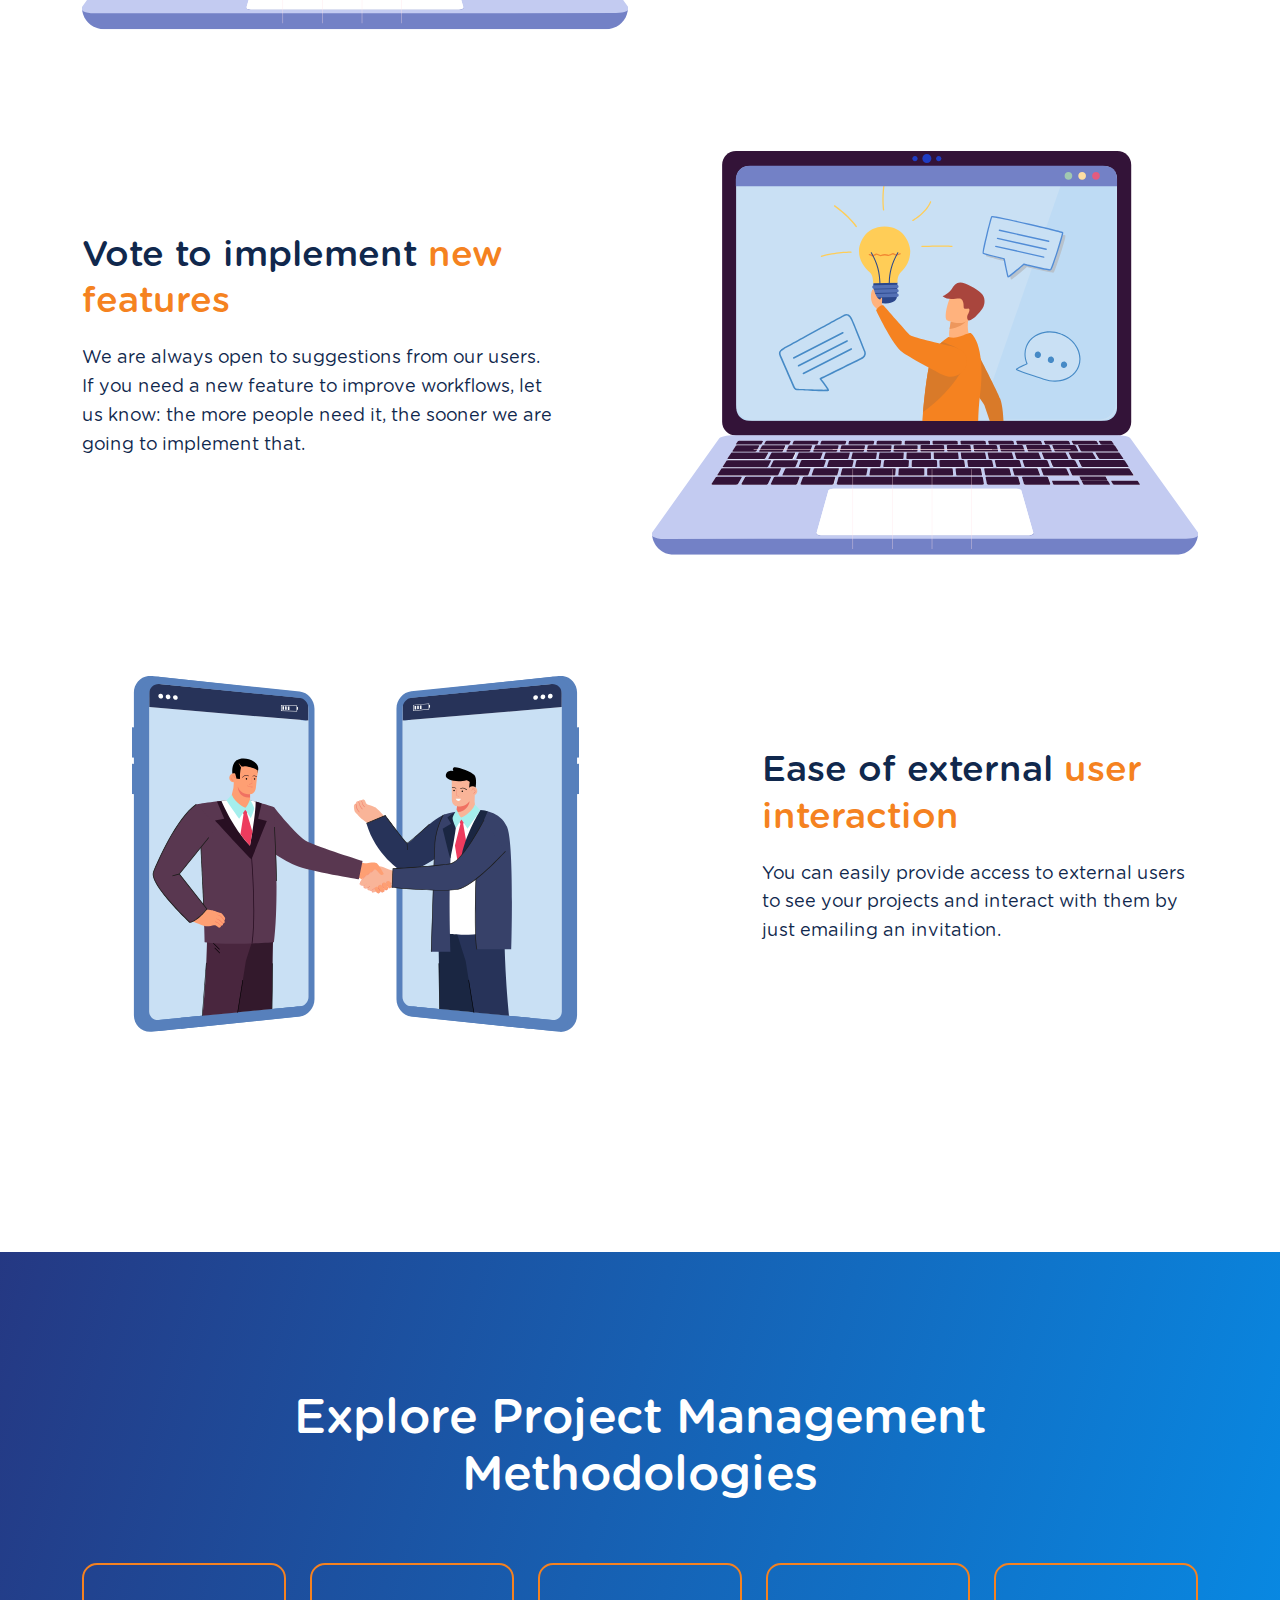
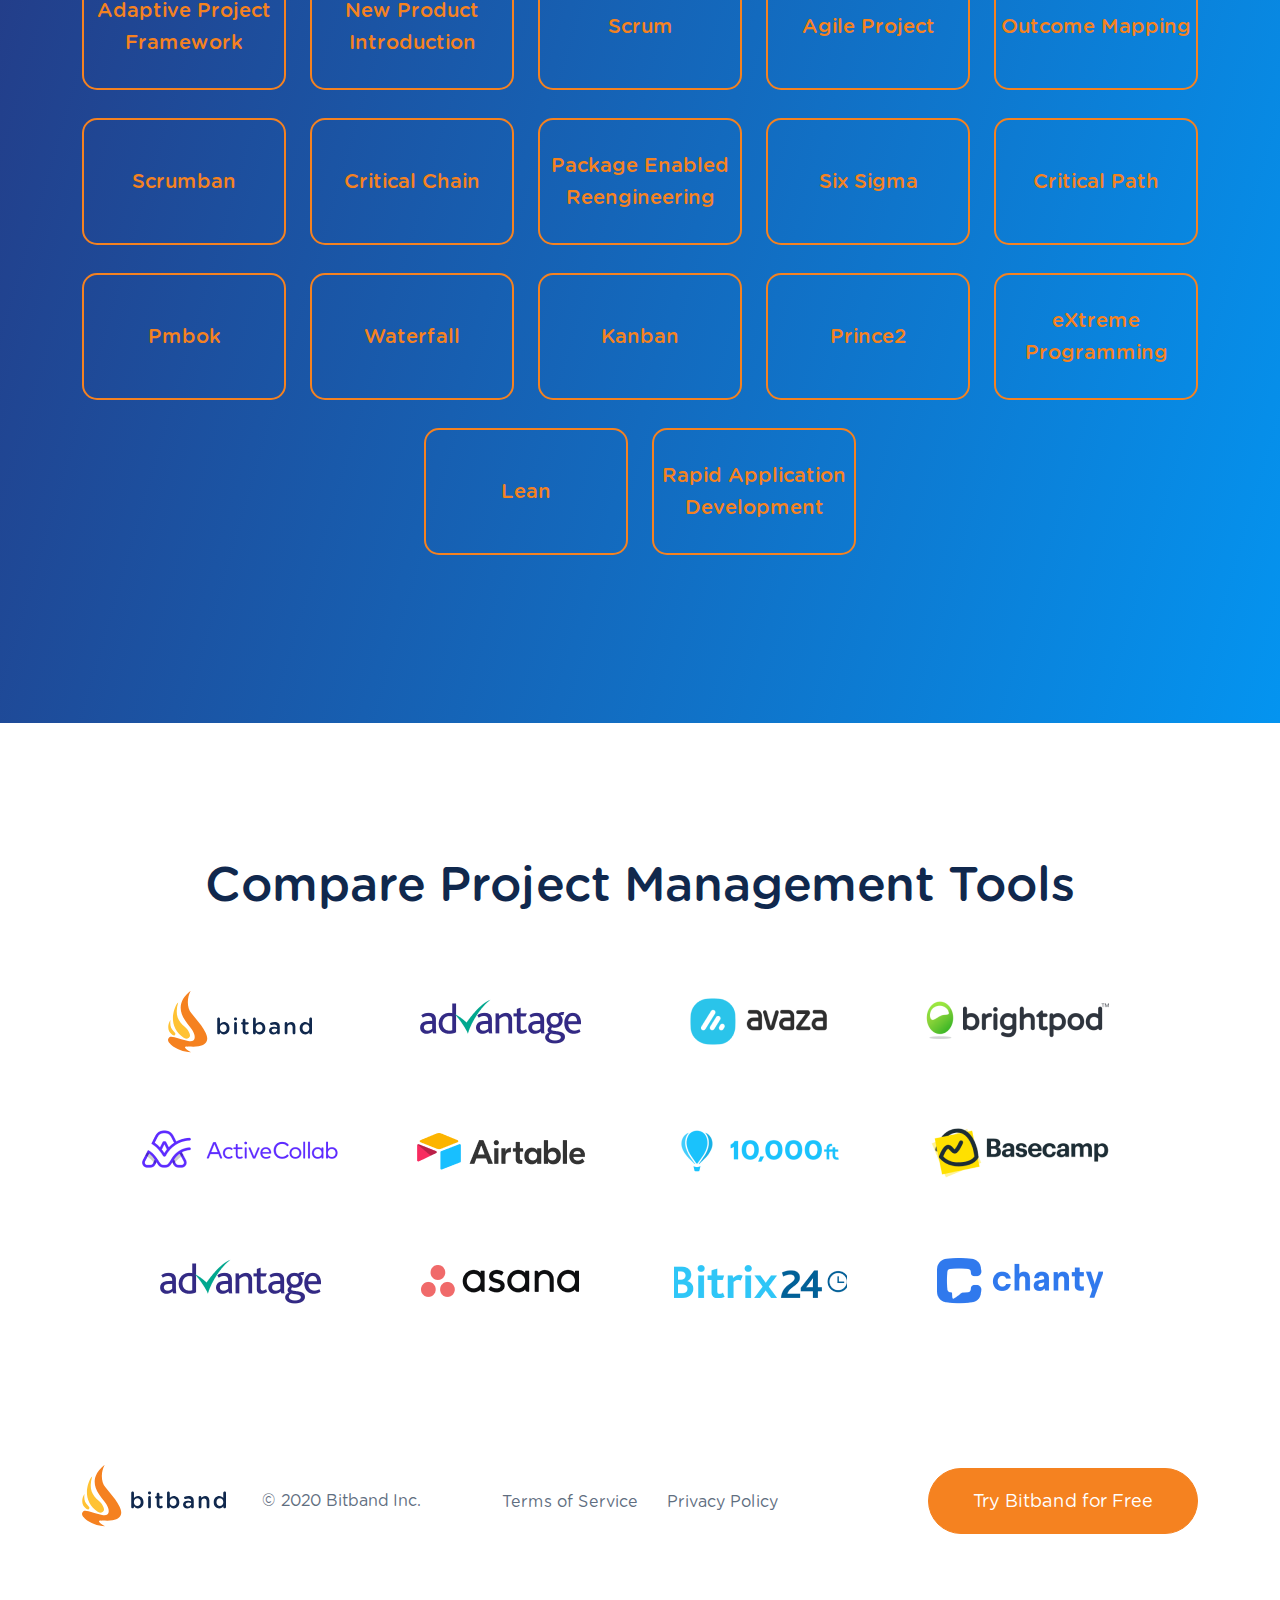
==== commit 55b88964: "Add files via upload" ====
--- a/index.html
+++ b/index.html
@@ -14,7 +14,7 @@
     <div class="pagewrapper">
         <header class="header">
             <div class="container">
-                <div class="row">
+                <div class="row align-items-center">
                     <div class="col-lg-4">
                         <div class="header__logo">
                             <a href="#"><img src="img/logo.svg" alt="logo"></a>
@@ -60,26 +60,7 @@
                     </div>
                 </div>
 
-                <!-- <img class="figabs1" src="img/fihure1.png" alt="img">
-                <img class="figabs2" src="img/fig2.png" alt="img"> -->
-
-                <!-- <div class="bublewrapp">
-                    <div class="bubble" style="left: 22%; animation-delay: 0.5s;"></div>
-                    <div class="bubble little" style="left: 34%; animation-delay: 1.7s; animation-duration: 8s;"></div>
-                    <div class="bubble little" style="left: 55%; animation-delay: 0.8s;"></div>
-                    <div class="bubble little dark" style="left: 57%; animation-delay: 3.8s;"></div>
-                    <div class="bubble dark" style="left: 77%; animation-delay: 1.4s;animation-duration: 8s;"></div>
-                    <div class="bubble little" style="left: 83%; animation-delay: 2.3s; animation-duration: 6s;"></div>
-                    <div class="bubble" style="left: 35%; animation-delay: 3.2s;"></div>
-                    <div class="bubble little" style="left: 45%; animation-delay: 4s;"></div>
-                    <div class="bubble dark" style="left: 80%; animation-delay: 3.2s;"></div>
-                    <div class="bubble dark" style="left: 83%; animation-delay: 5.3s;"></div>
-
-                    <div class="bubble little dark" style="left: 52%; animation-delay: 6.8s;"></div>
-                    <div class="bubble dark" style="left: 67%; animation-delay: 6.4s;"></div>
-                    <div class="bubble little" style="left: 88%; animation-delay: 7.3s; animation-duration: 8s;"></div>
-                    <div class="bubble" style="left: 38%; animation-delay: 8.2s;"></div>
-                </div> -->
+             
             </section>
 
             <section class="whatispm">
@@ -90,29 +71,7 @@
                                 <img src="img/whaispm.svg" alt="img">
 
 
-                                <!-- <div class="blob">
-                                    <svg viewBox="0 0 800 500" preserveAspectRatio="none"
-                                        xmlns="http://www.w3.org/2000/svg" xmlns:xlink="http://www.w3.org/1999/xlink"
-                                        width="100%" id="blobSvg">
-                                        <g transform="translate(154.1244354248047, 13.670692443847656)">
-                                            <path class="blob" fill="#E7EEF3">
-                                                <animate attributeName="d" dur="10000ms" repeatCount="indefinite"
-                                                    values="M442,294Q403,338,382.5,390.5Q362,443,306,452.5Q250,462,209.5,426Q169,390,126.5,368Q84,346,80.5,298Q77,250,82,203Q87,156,130,136Q173,116,211.5,83Q250,50,302.5,59Q355,68,371,119.5Q387,171,434,210.5Q481,250,442,294Z;
-                                                    
-                                                    M470.5,308Q452,366,402,396Q352,426,301,441Q250,456,209,423.5Q168,391,133,364.5Q98,338,57,294Q16,250,41.5,197Q67,144,114,120Q161,96,205.5,82.5Q250,69,288,93.5Q326,118,376,133Q426,148,457.5,199Q489,250,470.5,308Z;
-                                                    
-                                                    M400,292.5Q398,335,372.5,376.5Q347,418,298.5,452.5Q250,487,201.5,452Q153,417,103.5,390Q54,363,32.5,306.5Q11,250,60,209.5Q109,169,117.5,102Q126,35,188,34.5Q250,34,293.5,67Q337,100,361,136Q385,172,393.5,211Q402,250,400,292.5Z;
-                                                    
-                                                    M419.5,304Q437,358,387,380Q337,402,293.5,436Q250,470,194,457Q138,444,87,408.5Q36,373,21.5,311.5Q7,250,27.5,192Q48,134,108.5,122Q169,110,209.5,105Q250,100,303.5,82.5Q357,65,369,119.5Q381,174,391.5,212Q402,250,419.5,304Z;
-                                                    
-                                                    M442,294Q403,338,382.5,390.5Q362,443,306,452.5Q250,462,209.5,426Q169,390,126.5,368Q84,346,80.5,298Q77,250,82,203Q87,156,130,136Q173,116,211.5,83Q250,50,302.5,59Q355,68,371,119.5Q387,171,434,210.5Q481,250,442,294Z">
-
-                                                </animate>
-
-                                            </path>
-                                        </g>
-                                    </svg>
-                                </div> -->
+                               
 
 
                             </div>
--- a/css/style.css
+++ b/css/style.css
@@ -1 +1 @@
-@-webkit-keyframes move{0%{-webkit-transform:translate(0,0);transform:translate(0,0)}50%{-webkit-transform:translate(-20px,-25px);transform:translate(-20px,-25px)}to{-webkit-transform:translate(0,0);transform:translate(0,0)}}@keyframes move{0%{-webkit-transform:translate(0,0);transform:translate(0,0)}50%{-webkit-transform:translate(-20px,-25px);transform:translate(-20px,-25px)}to{-webkit-transform:translate(0,0);transform:translate(0,0)}}@-webkit-keyframes animateBubble{0%{transform:translateY(1000px);-webkit-transform:translateY(1000px);-moz-transform:translateY(1000px);-ms-transform:translateY(1000px);-o-transform:translateY(1000px)}to{transform:translateY(-100%);-webkit-transform:translateY(-100%);-moz-transform:translateY(-100%);-ms-transform:translateY(-100%);-o-transform:translateY(-100%)}}@keyframes animateBubble{0%{transform:translateY(1000px);-webkit-transform:translateY(1000px);-moz-transform:translateY(1000px);-ms-transform:translateY(1000px);-o-transform:translateY(1000px)}to{transform:translateY(-100%);-webkit-transform:translateY(-100%);-moz-transform:translateY(-100%);-ms-transform:translateY(-100%);-o-transform:translateY(-100%)}}@-webkit-keyframes sideWays{0%{margin-left:0px}50%{margin-left:50px}to{margin-left:0px}}@keyframes sideWays{0%{margin-left:0px}50%{margin-left:50px}to{margin-left:0px}}@media (min-width:1350.8px){.container{max-width:1340px}}@font-face{font-family:"gothamrnd_book";src:url("../fonts/gothamrnd_book.eot");src:url("../fonts/gothamrnd_book.eot") format("embedded-opentype"),url("../fonts/gothamrnd_book.woff2") format("woff2"),url("../fonts/gothamrnd_book.woff") format("woff"),url("../fonts/gothamrnd_book.ttf") format("truetype"),url("../fonts/gothamrnd_book.svg#gothamrnd_book") format("svg")}@font-face{font-family:"gothamrnd_book";src:url("../fonts/gothamrnd_medium.eot");src:url("../fonts/gothamrnd_medium.eot") format("embedded-opentype"),url("../fonts/gothamrnd_medium.woff2") format("woff2"),url("../fonts/gothamrnd_medium.woff") format("woff"),url("../fonts/gothamrnd_medium.ttf") format("truetype"),url("../fonts/gothamrnd_medium.svg#gothamrnd_medium") format("svg");font-weight:500}@font-face{font-family:"gothamrnd_book";src:url("../fonts/gothamrnd_bold.eot");src:url("../fonts/gothamrnd_bold.eot") format("embedded-opentype"),url("../fonts/gothamrnd_bold.woff2") format("woff2"),url("../fonts/gothamrnd_bold.woff") format("woff"),url("../fonts/gothamrnd_bold.ttf") format("truetype"),url("../fonts/gothamrnd_bold.svg#gothamrnd_bold") format("svg");font-weight:600}:root{scroll-behavior:inherit}body,html{height:100%}.main{-webkit-box-flex:1;-ms-flex:1 1 auto;flex:1 1 auto}.pagewrapper{min-height:100%;display:-webkit-box;display:-ms-flexbox;display:flex;-webkit-box-orient:vertical;-webkit-box-direction:normal;-ms-flex-direction:column;flex-direction:column;overflow:hidden}body{font-family:"gothamrnd_book"}header.header{position:absolute;width:100%;left:0;top:0;height:120px;display:-webkit-box;display:-ms-flexbox;display:flex;-webkit-box-align:center;-ms-flex-align:center;align-items:center;z-index:6}header.header .header__logo{max-width:144px}header.header .header__nav{display:-webkit-box;display:-ms-flexbox;display:flex;-webkit-box-align:center;-ms-flex-align:center;align-items:center;-webkit-box-pack:end;-ms-flex-pack:end;justify-content:flex-end}header.header .header__nav ul{list-style-type:none;padding:0;margin:0}header.header .header__nav ul li{display:inline-block;vertical-align:middle;margin-right:30px}header.header .header__nav ul li:last-child{margin-right:0}header.header .header__nav ul li a{color:#fff;font-weight:350;font-size:16px;line-height:150%;text-decoration:none}.welcomescreen{background:linear-gradient(286.27deg,#009FFD -11.94%,#2A2A72 115.43%);min-height:875px;padding-top:120px;display:-webkit-box;display:-ms-flexbox;display:flex;-webkit-box-align:center;-ms-flex-align:center;align-items:center;position:relative;overflow:hidden}.welcomescreen .welcomescreen__leftbox{position:relative;z-index:3}.welcomescreen .welcomescreen__leftbox h1{font-size:48px;line-height:120%;color:#fff;margin-bottom:45px}.welcomescreen .welcomescreen__leftbox h1 span{color:#F58220}.welcomescreen .welcomescreen__leftbox .welcomescreen__btngroup{display:-webkit-box;display:-ms-flexbox;display:flex;-webkit-box-align:center;-ms-flex-align:center;align-items:center;max-width:540px;width:100%;-webkit-box-pack:justify;-ms-flex-pack:justify;justify-content:space-between}.welcomescreen .welcomescreen__leftbox .welcomescreen__btngroup .orangebutton{background:#F58220;border:1px solid #F58220;border-radius:40px;font-weight:400;font-size:18px;line-height:100%;color:#fff;text-decoration:none;-webkit-transition:0.3s;transition:0.3s;display:-webkit-box;display:-ms-flexbox;display:flex;-webkit-box-align:center;-ms-flex-align:center;align-items:center;-webkit-box-pack:center;-ms-flex-pack:center;justify-content:center;text-align:center;width:260px;height:66px}.welcomescreen .welcomescreen__leftbox .welcomescreen__btngroup .orangebutton:hover{color:#F58220;background:#fff;border-color:#fff}.welcomescreen .welcomescreen__leftbox .welcomescreen__btngroup .transparentbutton{background:transparent;border:1px solid #F58220;border-radius:40px;font-weight:400;font-size:18px;line-height:100%;color:#F58220;text-decoration:none;-webkit-transition:0.3s;transition:0.3s;display:-webkit-box;display:-ms-flexbox;display:flex;-webkit-box-align:center;-ms-flex-align:center;align-items:center;-webkit-box-pack:center;-ms-flex-pack:center;justify-content:center;text-align:center;width:260px;height:66px}.welcomescreen .welcomescreen__leftbox .welcomescreen__btngroup .transparentbutton:hover{color:#fff;background:#F58220}.welcomescreen .picwrapper{text-align:right}.welcomescreen .picwrapper img{max-width:100%}.welcomescreen .figabs1{position:absolute;left:0;top:0}.welcomescreen .figabs2{position:absolute;right:0;bottom:0}.welcomescreen .bublewrapp{position:absolute;left:0;top:0;width:100%;height:100%}.welcomescreen .bublewrapp .bubble{position:absolute;border-radius:50%;-webkit-border-radius:50%;-moz-border-radius:50%;-ms-border-radius:50%;-o-border-radius:50%;overflow:hidden;background:#fff;opacity:0.58;width:14px;height:14px}.welcomescreen .bublewrapp .bubble.little{width:5px;height:5px}.welcomescreen .bublewrapp .bubble.dark{background:#306195;opacity:0.58}.whatispm{padding:210px 0 145px}.whatispm .picwrapper{position:relative}.whatispm .picwrapper img{max-width:100%;position:relative;z-index:2}.whatispm .picwrapper .blob{position:absolute;top:-40px;left:-40px;width:100%;height:100%;z-index:1}.whatispm .picwrapper .blob svg{width:100%;-webkit-transform:scale(1.8);transform:scale(1.8)}.whatispm .whatispm__textbox{padding-left:110px;padding-top:70px;position:relative;z-index:2}.whatispm .whatispm__textbox h2{color:#10284D;font-size:48px;line-height:120%;margin-bottom:40px}.whatispm .whatispm__textbox h2 span{color:#F58220}.whatispm .whatispm__textbox .descr{max-width:463px}.whatispm .whatispm__textbox .descr p{font-size:18px;line-height:160%}.whatispm .whatispm__textbox .descr p:last-child{margin-bottom:0}.pillars{padding:109px 0 93px;background:linear-gradient(286.27deg,#009FFD -11.94%,#2A2A72 115.43%)}.pillars h3{font-size:48px;line-height:120%;color:#fff;margin-bottom:40px}.pillars h3 span{color:#F58220}.pillars .subtitle{margin:0;font-size:18px;line-height:160%;color:#fff;text-align:center}.pillars .pillarbox{margin-top:80px}.pillars .pillarbox .iconwrapp{width:117px;height:119px;margin-bottom:17px}.pillars .pillarbox .iconwrapp img{max-width:100%;max-height:100%}.pillars .pillarbox .textwrapp h6{margin-bottom:14px;font-size:26px;line-height:160%;color:#fff}.pillars .pillarbox .textwrapp p{max-width:581px;color:#fff;font-size:18px;line-height:160%}.pillars .pillarsbtn{background:#F58220;border:1px solid #F58220;border-radius:40px;font-weight:400;font-size:18px;line-height:100%;color:#fff;text-decoration:none;-webkit-transition:0.3s;transition:0.3s;display:-webkit-box;display:-ms-flexbox;display:flex;-webkit-box-align:center;-ms-flex-align:center;align-items:center;-webkit-box-pack:center;-ms-flex-pack:center;justify-content:center;text-align:center;width:271px;height:66px;margin:90px auto 0}.pillars .pillarsbtn:hover{color:#F58220;background:#fff;border-color:#fff}.bitbandmakes{padding:95px 0 220px}.bitbandmakes h3{color:#10284D;font-size:48px;line-height:120%;text-align:center;margin-bottom:214px}.bitbandmakes h3 span{color:#F58220}.bitbandmakes .picwrap{text-align:center}.bitbandmakes .picwrap img{max-width:100%}.bitbandmakes .bitbandmakes__row{margin-bottom:120px}.bitbandmakes .bitbandmakes__row:last-child{margin-bottom:0}.bitbandmakes .bitbandmakes__row:nth-child(2n) .row{-webkit-box-orient:horizontal;-webkit-box-direction:reverse;-ms-flex-direction:row-reverse;flex-direction:row-reverse}.bitbandmakes .bitbandmakes__row:nth-child(2n) .row .bitbandmakes__descr{max-width:470px;padding-left:0}.bitbandmakes .bitbandmakes__descr{padding-left:110px}.bitbandmakes .bitbandmakes__descr .title{margin-bottom:20px;color:#10284D;font-size:36px;line-height:130%;font-weight:500}.bitbandmakes .bitbandmakes__descr .title span{color:#F58220}.bitbandmakes .bitbandmakes__descr .descr{color:#10284D;font-size:18px;line-height:160%}.eploresection{background:linear-gradient(286.27deg,#009FFD -11.94%,#2A2A72 115.43%);padding:136px 0 140px}.eploresection h3{text-align:center;margin-bottom:60px;color:#fff;font-size:48px;line-height:120%}.eploresection .exploreprlink{display:-webkit-box;display:-ms-flexbox;display:flex;-webkit-box-align:center;-ms-flex-align:center;align-items:center;-webkit-box-pack:center;-ms-flex-pack:center;justify-content:center;text-align:center;color:#F58220;font-size:20px;line-height:160%;border:2px solid #F58220;border-radius:15px;text-decoration:none;height:127px;margin-bottom:28px;-webkit-transition:0.3s;transition:0.3s;font-weight:500}.eploresection .exploreprlink:hover{background:#F58220;color:#fff}.eploresection .col-lg-2{width:20%}.comparetools{padding:133px 0 80px}.comparetools h3{text-align:center;margin-bottom:58px;color:#10284D;font-size:48px;line-height:120%}.comparetools .comparetool__link{display:-webkit-box;display:-ms-flexbox;display:flex;-webkit-box-align:center;-ms-flex-align:center;align-items:center;-webkit-box-pack:center;-ms-flex-pack:center;justify-content:center;width:226px;height:100px;background:#fff;border-radius:10px;border:1px solid rgba(0,0,0,0);-webkit-transition:0.3s;transition:0.3s;margin:0 17px 30px 17px}.comparetools .comparetool__link:hover{border:1px solid rgba(0,0,0,0.1);-webkit-box-shadow:0px 9px 19px rgba(0,0,0,0.15);box-shadow:0px 9px 19px rgba(0,0,0,0.15)}.comparetools .comparetools-wrapper{display:-webkit-box;display:-ms-flexbox;display:flex;-ms-flex-wrap:wrap;flex-wrap:wrap;max-width:1060px;margin:0 auto}footer.footer{padding:27px 0 66px 0}footer.footer .footer__leftbox{display:-webkit-box;display:-ms-flexbox;display:flex;-webkit-box-align:center;-ms-flex-align:center;align-items:center}footer.footer .footer__leftbox .footerloog img{max-width:144px;margin-top:-12px}footer.footer .footer__leftbox span{display:inline-block;margin-left:36px;color:#5F6E80;font-size:16px;line-height:150%}footer.footer .footer__centerbox{text-align:center}footer.footer .footer__centerbox ul{list-style-type:none;padding:0;margin:0}footer.footer .footer__centerbox ul li{display:inline-block;vertical-align:middle;margin-right:24px}footer.footer .footer__centerbox ul li:last-child{margin-right:0}footer.footer .footer__centerbox ul li a{text-decoration:none;color:#5F6E80;font-size:16px;line-height:150%}footer.footer .footer__centerbox ul li a:hover{color:#000}footer.footer .footer__rightbox{text-align:right}footer.footer .footer__rightbox a{background:#F58220;border:1px solid #F58220;border-radius:40px;font-weight:400;font-size:18px;line-height:100%;color:#fff;text-decoration:none;-webkit-transition:0.3s;transition:0.3s;display:-webkit-box;display:-ms-flexbox;display:flex;-webkit-box-align:center;-ms-flex-align:center;align-items:center;-webkit-box-pack:center;-ms-flex-pack:center;justify-content:center;text-align:center;display:-webkit-inline-box;display:-ms-inline-flexbox;display:inline-flex;max-width:270px;width:100%;height:66px}footer.footer .footer__rightbox a:hover{color:#F58220;background:#fff;border-color:#fff}footer.footer .footer__rightbox a:hover{border:2px solid #F58220}+@-webkit-keyframes move{0%{-webkit-transform:translate(0,0);transform:translate(0,0)}50%{-webkit-transform:translate(-20px,-25px);transform:translate(-20px,-25px)}to{-webkit-transform:translate(0,0);transform:translate(0,0)}}@keyframes move{0%{-webkit-transform:translate(0,0);transform:translate(0,0)}50%{-webkit-transform:translate(-20px,-25px);transform:translate(-20px,-25px)}to{-webkit-transform:translate(0,0);transform:translate(0,0)}}@-webkit-keyframes animateBubble{0%{transform:translateY(1000px);-webkit-transform:translateY(1000px);-moz-transform:translateY(1000px);-ms-transform:translateY(1000px);-o-transform:translateY(1000px)}to{transform:translateY(-100%);-webkit-transform:translateY(-100%);-moz-transform:translateY(-100%);-ms-transform:translateY(-100%);-o-transform:translateY(-100%)}}@keyframes animateBubble{0%{transform:translateY(1000px);-webkit-transform:translateY(1000px);-moz-transform:translateY(1000px);-ms-transform:translateY(1000px);-o-transform:translateY(1000px)}to{transform:translateY(-100%);-webkit-transform:translateY(-100%);-moz-transform:translateY(-100%);-ms-transform:translateY(-100%);-o-transform:translateY(-100%)}}@-webkit-keyframes sideWays{0%{margin-left:0px}50%{margin-left:50px}to{margin-left:0px}}@keyframes sideWays{0%{margin-left:0px}50%{margin-left:50px}to{margin-left:0px}}@media (min-width:1350.8px){.container{max-width:1340px}}@font-face{font-family:"gothamrnd_book";src:url("../fonts/gothamrnd_book.eot");src:url("../fonts/gothamrnd_book.eot") format("embedded-opentype"),url("../fonts/gothamrnd_book.woff2") format("woff2"),url("../fonts/gothamrnd_book.woff") format("woff"),url("../fonts/gothamrnd_book.ttf") format("truetype"),url("../fonts/gothamrnd_book.svg#gothamrnd_book") format("svg")}@font-face{font-family:"gothamrnd_book";src:url("../fonts/gothamrnd_medium.eot");src:url("../fonts/gothamrnd_medium.eot") format("embedded-opentype"),url("../fonts/gothamrnd_medium.woff2") format("woff2"),url("../fonts/gothamrnd_medium.woff") format("woff"),url("../fonts/gothamrnd_medium.ttf") format("truetype"),url("../fonts/gothamrnd_medium.svg#gothamrnd_medium") format("svg");font-weight:500}@font-face{font-family:"gothamrnd_book";src:url("../fonts/gothamrnd_bold.eot");src:url("../fonts/gothamrnd_bold.eot") format("embedded-opentype"),url("../fonts/gothamrnd_bold.woff2") format("woff2"),url("../fonts/gothamrnd_bold.woff") format("woff"),url("../fonts/gothamrnd_bold.ttf") format("truetype"),url("../fonts/gothamrnd_bold.svg#gothamrnd_bold") format("svg");font-weight:600}:root{scroll-behavior:inherit}body,html{height:100%}.main{-webkit-box-flex:1;-ms-flex:1 1 auto;flex:1 1 auto}.pagewrapper{min-height:100%;display:-webkit-box;display:-ms-flexbox;display:flex;-webkit-box-orient:vertical;-webkit-box-direction:normal;-ms-flex-direction:column;flex-direction:column;overflow:hidden}body{font-family:"gothamrnd_book"}header.header{position:absolute;width:100%;left:0;top:0;height:120px;display:-webkit-box;display:-ms-flexbox;display:flex;-webkit-box-align:center;-ms-flex-align:center;align-items:center;z-index:6}header.header .header__logo{max-width:144px}header.header .header__nav{display:-webkit-box;display:-ms-flexbox;display:flex;-webkit-box-align:center;-ms-flex-align:center;align-items:center;-webkit-box-pack:end;-ms-flex-pack:end;justify-content:flex-end}header.header .header__nav ul{list-style-type:none;padding:0;margin:0}header.header .header__nav ul li{display:inline-block;vertical-align:middle;margin-right:30px}header.header .header__nav ul li:last-child{margin-right:0}header.header .header__nav ul li a{color:#fff;font-weight:350;font-size:16px;line-height:150%;text-decoration:none}@media (max-width:1399.8px){header.header{height:100px}}.welcomescreen{background:linear-gradient(286.27deg,#009FFD -11.94%,#2A2A72 115.43%);min-height:875px;padding-top:120px;display:-webkit-box;display:-ms-flexbox;display:flex;-webkit-box-align:center;-ms-flex-align:center;align-items:center;position:relative;overflow:hidden}.welcomescreen .welcomescreen__leftbox{position:relative;z-index:3}.welcomescreen .welcomescreen__leftbox h1{font-size:48px;line-height:120%;color:#fff;margin-bottom:45px}.welcomescreen .welcomescreen__leftbox h1 span{color:#F58220}.welcomescreen .welcomescreen__leftbox .welcomescreen__btngroup{display:-webkit-box;display:-ms-flexbox;display:flex;-webkit-box-align:center;-ms-flex-align:center;align-items:center;max-width:540px;width:100%;-webkit-box-pack:justify;-ms-flex-pack:justify;justify-content:space-between}.welcomescreen .welcomescreen__leftbox .welcomescreen__btngroup .orangebutton{background:#F58220;border:1px solid #F58220;border-radius:40px;font-weight:400;font-size:18px;line-height:100%;color:#fff;text-decoration:none;-webkit-transition:0.3s;transition:0.3s;display:-webkit-box;display:-ms-flexbox;display:flex;-webkit-box-align:center;-ms-flex-align:center;align-items:center;-webkit-box-pack:center;-ms-flex-pack:center;justify-content:center;text-align:center;width:260px;height:66px}.welcomescreen .welcomescreen__leftbox .welcomescreen__btngroup .orangebutton:hover{color:#F58220;background:#fff;border-color:#fff}.welcomescreen .welcomescreen__leftbox .welcomescreen__btngroup .transparentbutton{background:transparent;border:1px solid #F58220;border-radius:40px;font-weight:400;font-size:18px;line-height:100%;color:#F58220;text-decoration:none;-webkit-transition:0.3s;transition:0.3s;display:-webkit-box;display:-ms-flexbox;display:flex;-webkit-box-align:center;-ms-flex-align:center;align-items:center;-webkit-box-pack:center;-ms-flex-pack:center;justify-content:center;text-align:center;width:260px;height:66px}.welcomescreen .welcomescreen__leftbox .welcomescreen__btngroup .transparentbutton:hover{color:#fff;background:#F58220}.welcomescreen .picwrapper{text-align:right;position:relative;z-index:2}.welcomescreen .picwrapper img{max-width:100%}.welcomescreen .bublewrapp{position:absolute;left:0;top:0;width:100%;height:100%}.welcomescreen .bublewrapp .bubble{position:absolute;border-radius:50%;-webkit-border-radius:50%;-moz-border-radius:50%;-ms-border-radius:50%;-o-border-radius:50%;overflow:hidden;background:#fff;opacity:0.58;width:14px;height:14px}.welcomescreen .bublewrapp .bubble.little{width:5px;height:5px}.welcomescreen .bublewrapp .bubble.dark{background:#306195;opacity:0.58}.welcomescreen .welcomescreen__bigfigure{position:absolute;left:0;top:0;height:100%;width:100%;opacity:0.05;z-index:1}.welcomescreen .welcomescreen__bigfigure svg{width:100%;position:absolute;left:-700px;top:-410px}.whatispm{padding:210px 0 145px}.whatispm .picwrapper{position:relative}.whatispm .picwrapper img{max-width:100%;position:relative;z-index:2}.whatispm .picwrapper .blob{position:absolute;top:-40px;left:-40px;width:100%;height:100%;z-index:1}.whatispm .picwrapper .blob svg{width:100%;-webkit-transform:scale(1.8);transform:scale(1.8)}.whatispm .whatispm__textbox{padding-left:110px;padding-top:70px;position:relative;z-index:2}.whatispm .whatispm__textbox h2{color:#10284D;font-size:48px;line-height:120%;margin-bottom:40px}.whatispm .whatispm__textbox h2 span{color:#F58220}.whatispm .whatispm__textbox .descr{max-width:463px}.whatispm .whatispm__textbox .descr p{font-size:18px;line-height:160%}.whatispm .whatispm__textbox .descr p:last-child{margin-bottom:0}.pillars{padding:109px 0 93px;background:linear-gradient(286.27deg,#009FFD -11.94%,#2A2A72 115.43%)}.pillars h3{font-size:48px;line-height:120%;color:#fff;margin-bottom:40px}.pillars h3 span{color:#F58220}.pillars .subtitle{margin:0;font-size:18px;line-height:160%;color:#fff;text-align:center}.pillars .pillarbox{margin-top:80px}.pillars .pillarbox .iconwrapp{width:117px;height:119px;margin-bottom:17px}.pillars .pillarbox .iconwrapp img{max-width:100%;max-height:100%}.pillars .pillarbox .textwrapp h6{margin-bottom:14px;font-size:26px;line-height:160%;color:#fff}.pillars .pillarbox .textwrapp p{max-width:581px;color:#fff;font-size:18px;line-height:160%}.pillars .pillarsbtn{background:#F58220;border:1px solid #F58220;border-radius:40px;font-weight:400;font-size:18px;line-height:100%;color:#fff;text-decoration:none;-webkit-transition:0.3s;transition:0.3s;display:-webkit-box;display:-ms-flexbox;display:flex;-webkit-box-align:center;-ms-flex-align:center;align-items:center;-webkit-box-pack:center;-ms-flex-pack:center;justify-content:center;text-align:center;width:271px;height:66px;margin:90px auto 0}.pillars .pillarsbtn:hover{color:#F58220;background:#fff;border-color:#fff}.bitbandmakes{padding:95px 0 220px}.bitbandmakes h3{color:#10284D;font-size:48px;line-height:120%;text-align:center;margin-bottom:214px}.bitbandmakes h3 span{color:#F58220}.bitbandmakes .picwrap{text-align:center}.bitbandmakes .picwrap img{max-width:100%}.bitbandmakes .bitbandmakes__row{margin-bottom:120px}.bitbandmakes .bitbandmakes__row:last-child{margin-bottom:0}.bitbandmakes .bitbandmakes__row:nth-child(2n) .row{-webkit-box-orient:horizontal;-webkit-box-direction:reverse;-ms-flex-direction:row-reverse;flex-direction:row-reverse}.bitbandmakes .bitbandmakes__row:nth-child(2n) .row .bitbandmakes__descr{max-width:470px;padding-left:0}.bitbandmakes .bitbandmakes__descr{padding-left:110px}.bitbandmakes .bitbandmakes__descr .title{margin-bottom:20px;color:#10284D;font-size:36px;line-height:130%;font-weight:500}.bitbandmakes .bitbandmakes__descr .title span{color:#F58220}.bitbandmakes .bitbandmakes__descr .descr{color:#10284D;font-size:18px;line-height:160%}.eploresection{background:linear-gradient(286.27deg,#009FFD -11.94%,#2A2A72 115.43%);padding:136px 0 140px}.eploresection h3{text-align:center;margin-bottom:60px;color:#fff;font-size:48px;line-height:120%}.eploresection .exploreprlink{display:-webkit-box;display:-ms-flexbox;display:flex;-webkit-box-align:center;-ms-flex-align:center;align-items:center;-webkit-box-pack:center;-ms-flex-pack:center;justify-content:center;text-align:center;color:#F58220;font-size:20px;line-height:160%;border:2px solid #F58220;border-radius:15px;text-decoration:none;height:127px;margin-bottom:28px;-webkit-transition:0.3s;transition:0.3s;font-weight:500}.eploresection .exploreprlink:hover{background:#F58220;color:#fff}.eploresection .col-lg-2{width:20%}.comparetools{padding:133px 0 80px}.comparetools h3{text-align:center;margin-bottom:58px;color:#10284D;font-size:48px;line-height:120%}.comparetools .comparetool__link{display:-webkit-box;display:-ms-flexbox;display:flex;-webkit-box-align:center;-ms-flex-align:center;align-items:center;-webkit-box-pack:center;-ms-flex-pack:center;justify-content:center;width:226px;height:100px;background:#fff;border-radius:10px;border:1px solid rgba(0,0,0,0);-webkit-transition:0.3s;transition:0.3s;margin:0 17px 30px 17px}.comparetools .comparetool__link:hover{border:1px solid rgba(0,0,0,0.1);-webkit-box-shadow:0px 9px 19px rgba(0,0,0,0.15);box-shadow:0px 9px 19px rgba(0,0,0,0.15)}.comparetools .comparetools-wrapper{display:-webkit-box;display:-ms-flexbox;display:flex;-ms-flex-wrap:wrap;flex-wrap:wrap;max-width:1060px;margin:0 auto}@media (max-width:1399.8px){.welcomescreen .welcomescreen__leftbox h1 br{display:none}.welcomescreen{min-height:750px}.whatispm .whatispm__textbox h2{font-size:42px}.whatispm .whatispm__textbox{padding-top:50px;padding-left:50px}}footer.footer{padding:27px 0 66px 0}footer.footer .footer__leftbox{display:-webkit-box;display:-ms-flexbox;display:flex;-webkit-box-align:center;-ms-flex-align:center;align-items:center}footer.footer .footer__leftbox .footerloog img{max-width:144px;margin-top:-12px}footer.footer .footer__leftbox span{display:inline-block;margin-left:36px;color:#5F6E80;font-size:16px;line-height:150%}footer.footer .footer__centerbox{text-align:center}footer.footer .footer__centerbox ul{list-style-type:none;padding:0;margin:0}footer.footer .footer__centerbox ul li{display:inline-block;vertical-align:middle;margin-right:24px}footer.footer .footer__centerbox ul li:last-child{margin-right:0}footer.footer .footer__centerbox ul li a{text-decoration:none;color:#5F6E80;font-size:16px;line-height:150%}footer.footer .footer__centerbox ul li a:hover{color:#000}footer.footer .footer__rightbox{text-align:right}footer.footer .footer__rightbox a{background:#F58220;border:1px solid #F58220;border-radius:40px;font-weight:400;font-size:18px;line-height:100%;color:#fff;text-decoration:none;-webkit-transition:0.3s;transition:0.3s;display:-webkit-box;display:-ms-flexbox;display:flex;-webkit-box-align:center;-ms-flex-align:center;align-items:center;-webkit-box-pack:center;-ms-flex-pack:center;justify-content:center;text-align:center;display:-webkit-inline-box;display:-ms-inline-flexbox;display:inline-flex;max-width:270px;width:100%;height:66px}footer.footer .footer__rightbox a:hover{color:#F58220;background:#fff;border-color:#fff}footer.footer .footer__rightbox a:hover{border:2px solid #F58220}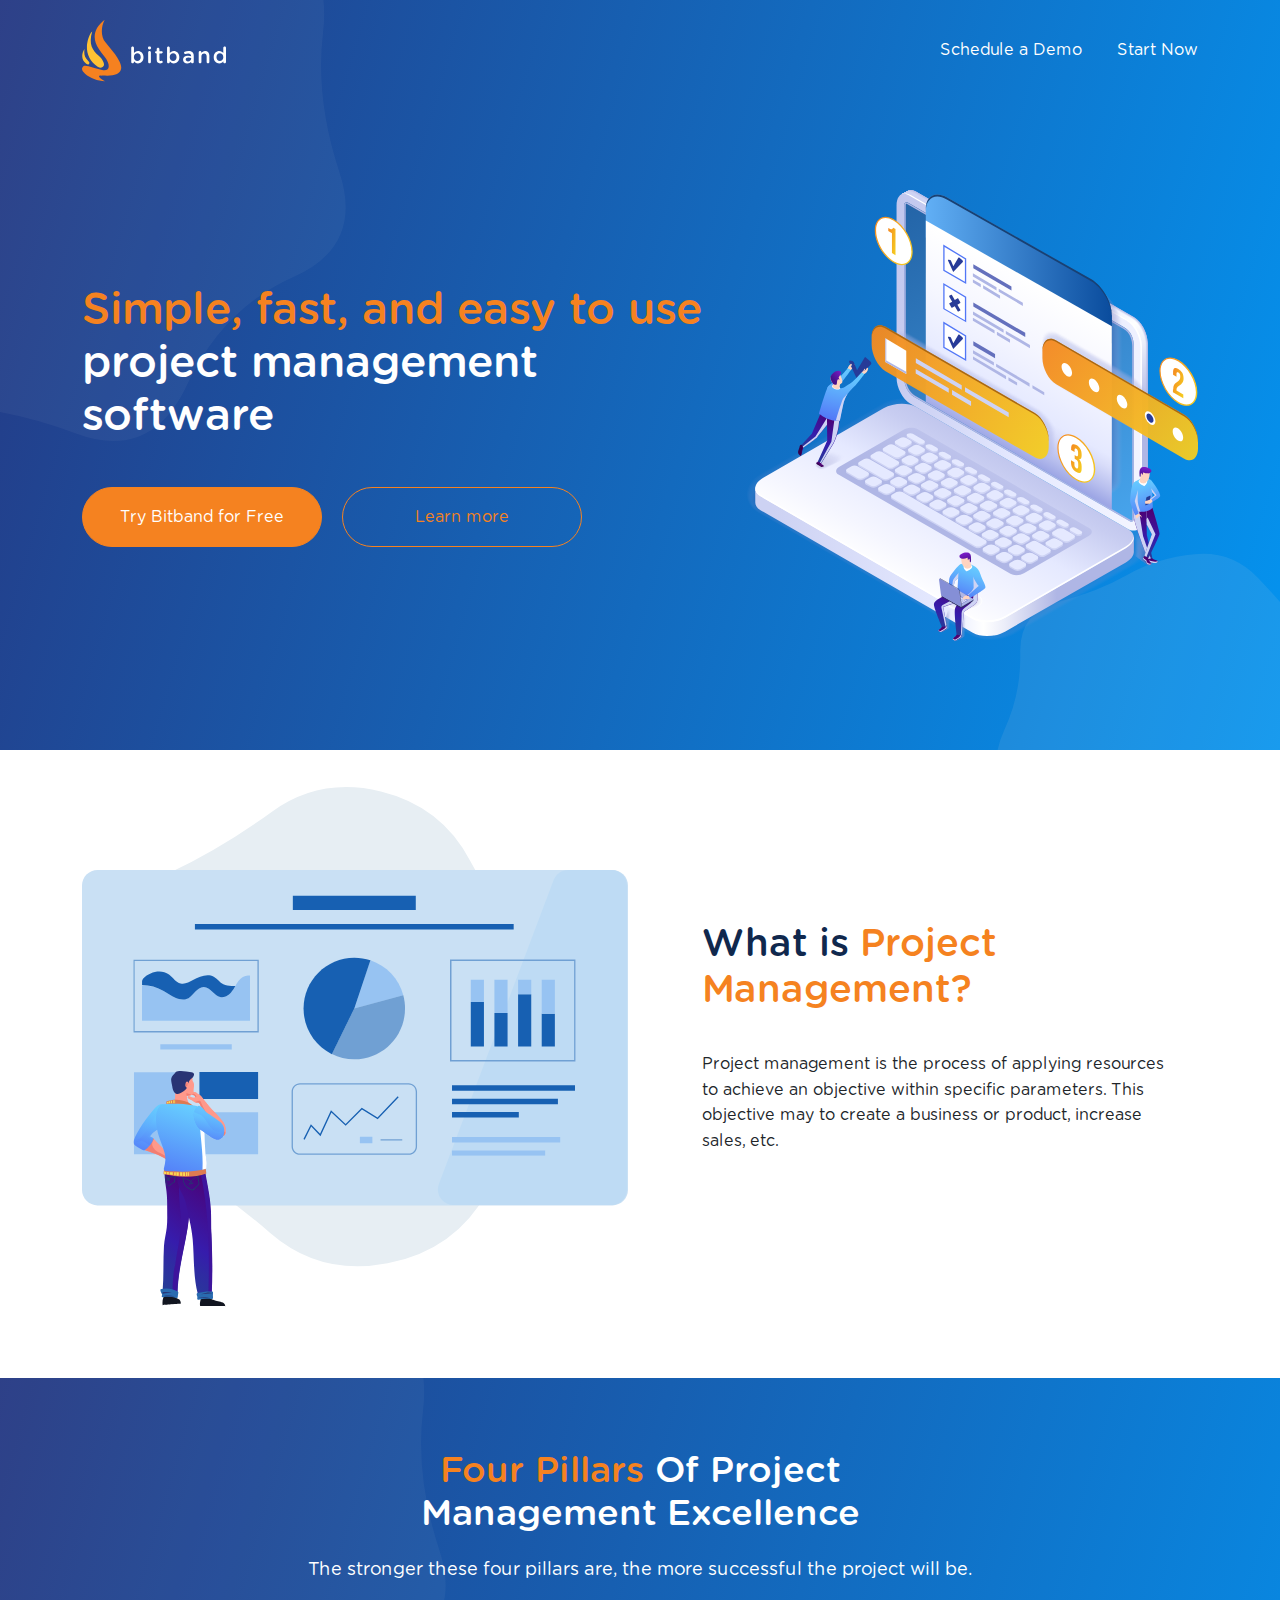
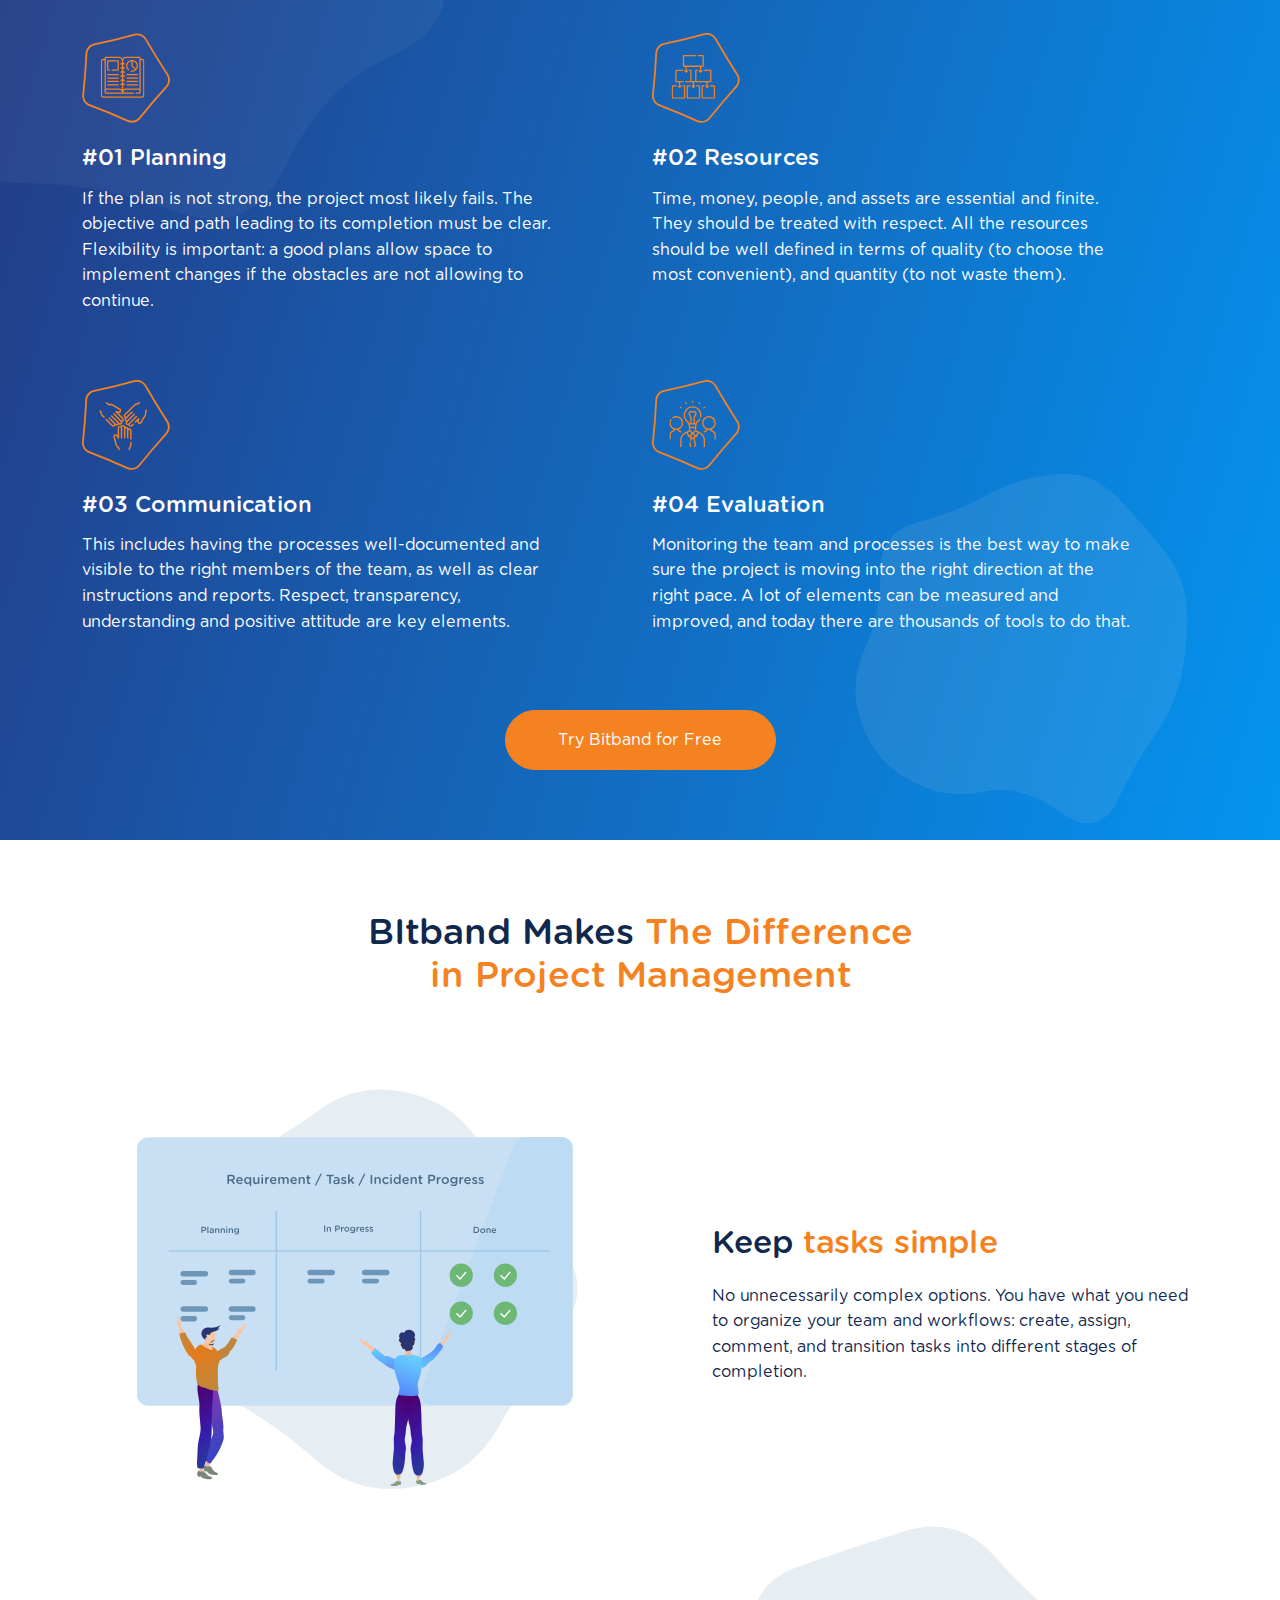
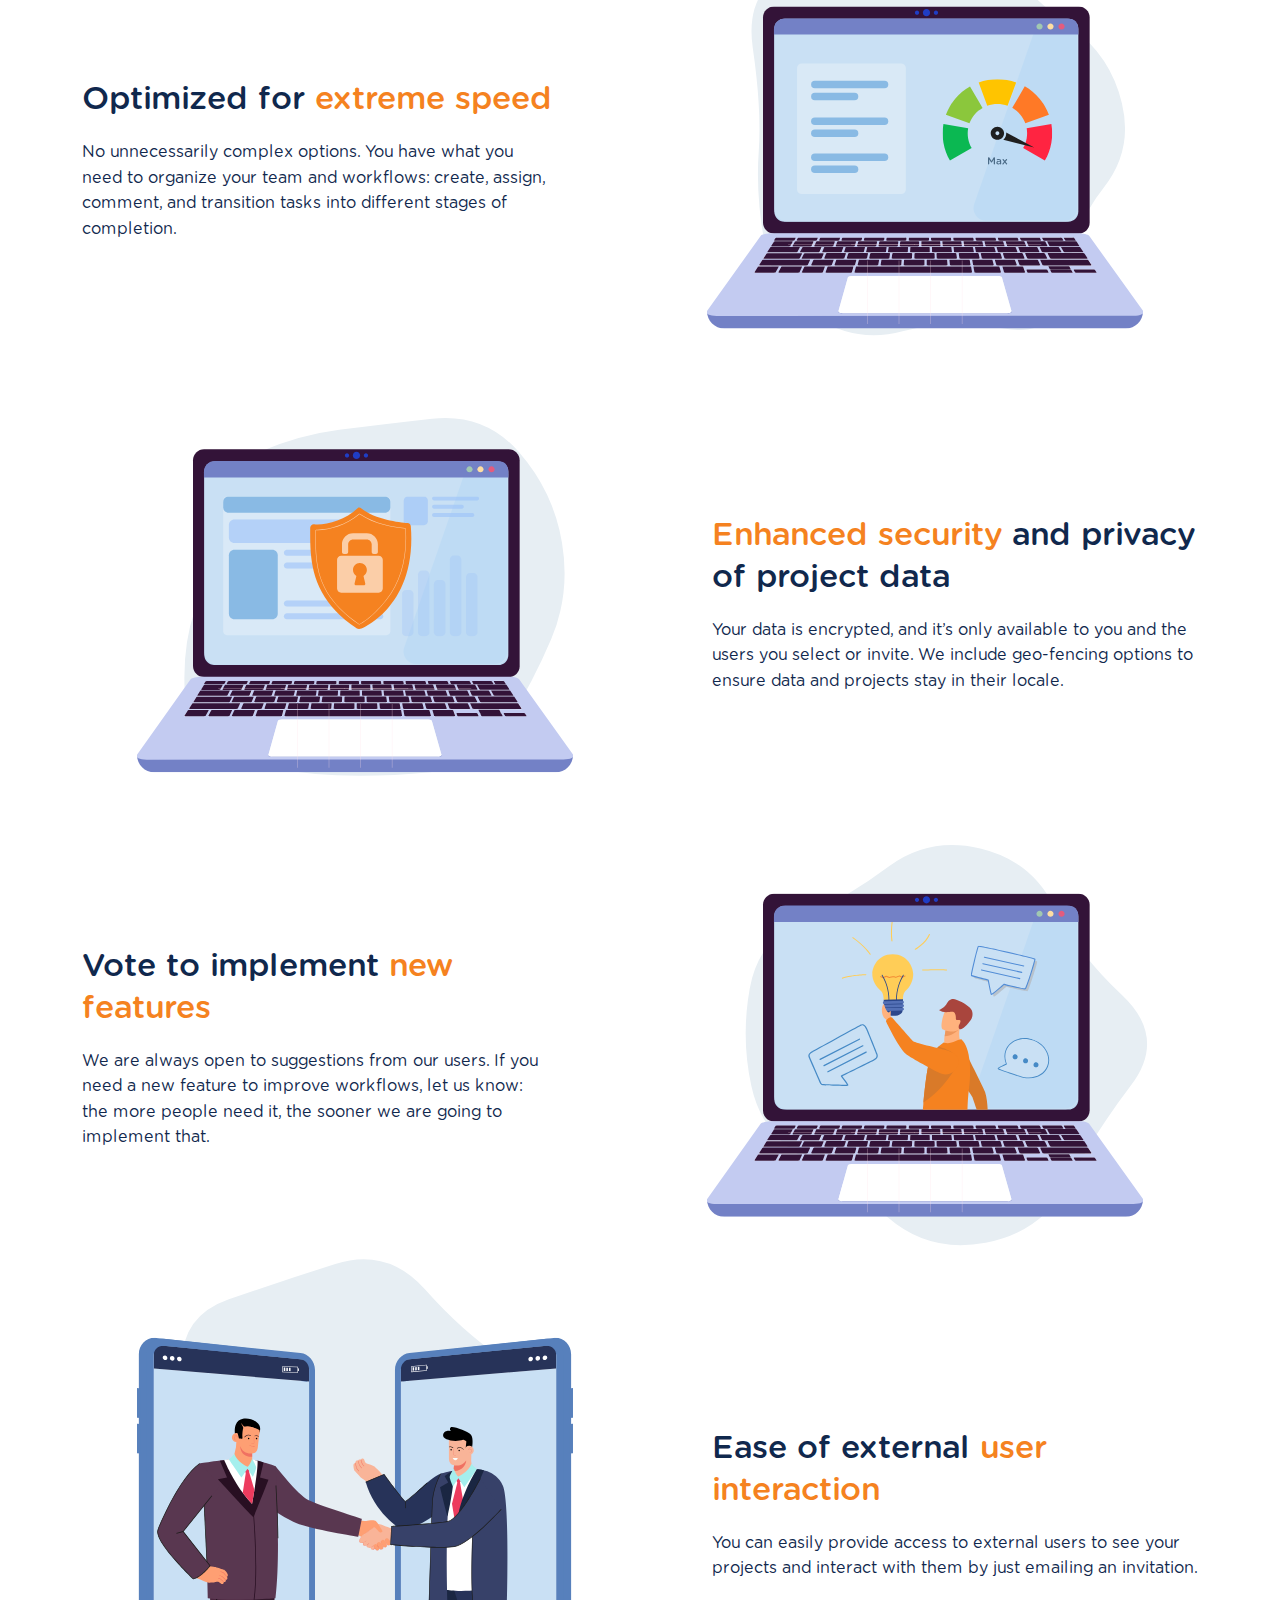
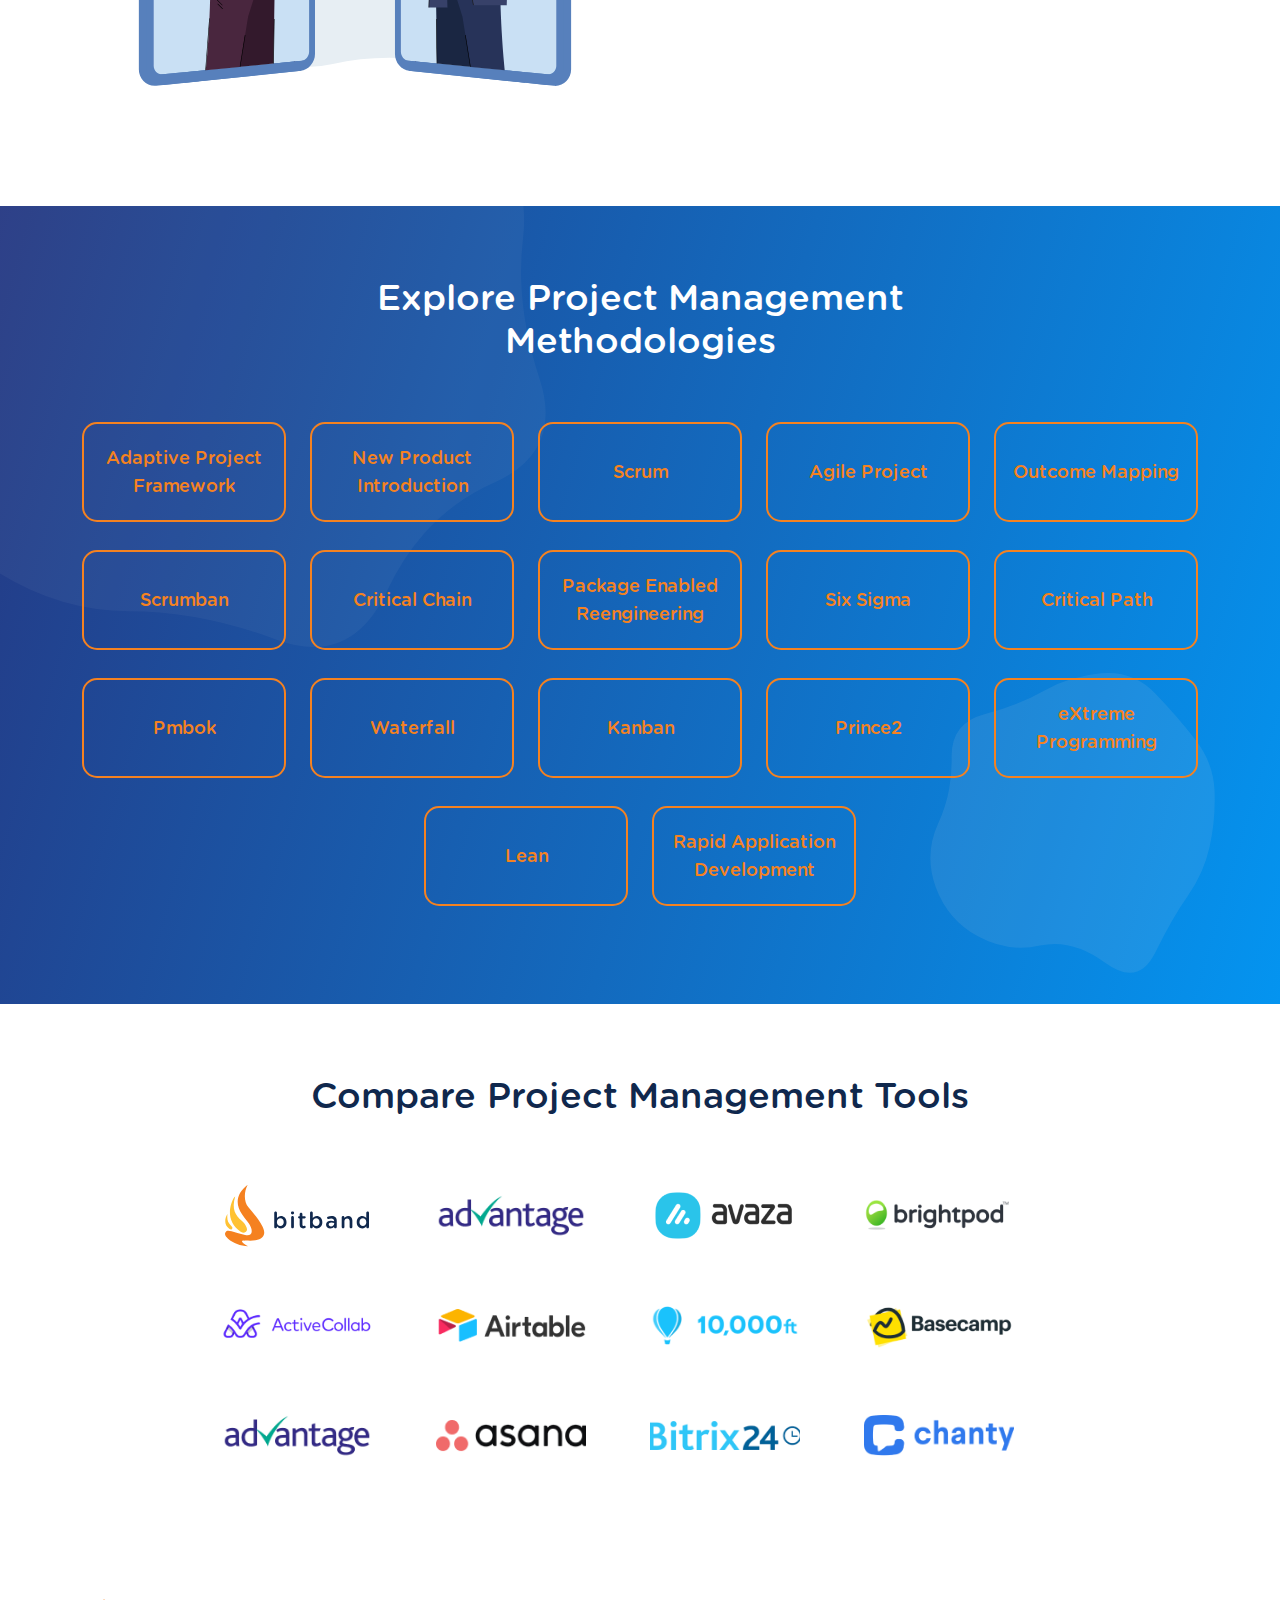
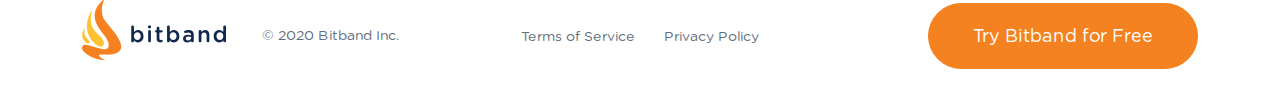
==== commit 7697e609: "Add files via upload" ====
--- a/index.html
+++ b/index.html
@@ -15,12 +15,12 @@
         <header class="header">
             <div class="container">
                 <div class="row align-items-center">
-                    <div class="col-lg-4">
+                    <div class="col-sm-4">
                         <div class="header__logo">
                             <a href="#"><img src="img/logo.svg" alt="logo"></a>
                         </div>
                     </div>
-                    <div class="col-lg-8">
+                    <div class="col-sm-8">
                         <nav class="header__nav">
                             <ul>
                                 <li><a href="#">Schedule a Demo</a></li>
@@ -60,7 +60,66 @@
                     </div>
                 </div>
 
-             
+                <div class="bublewrapp">
+                    <div class="bubble" style="left: 22%; animation-delay: 0.5s;"></div>
+                    <div class="bubble little" style="left: 34%; animation-delay: 1.7s; animation-duration: 8s;"></div>
+                    <div class="bubble little" style="left: 55%; animation-delay: 0.8s;"></div>
+                    <div class="bubble little dark" style="left: 57%; animation-delay: 3.8s;"></div>
+                    <div class="bubble dark" style="left: 17%; animation-delay: 1.4s;animation-duration: 8s;"></div>
+                    <div class="bubble little" style="left: 83%; animation-delay: 2.3s; animation-duration: 6s;"></div>
+                    <div class="bubble" style="left: 35%; animation-delay: 3.2s;"></div>
+                    <div class="bubble little" style="left: 45%; animation-delay: 4s;"></div>
+                    <div class="bubble dark" style="left: 80%; animation-delay: 3.2s;"></div>
+                    <div class="bubble dark" style="left: 53%; animation-delay: 5.3s;"></div>
+                    <div class="bubble little dark" style="left: 52%; animation-delay: 6.8s;"></div>
+                    <div class="bubble dark" style="left: 67%; animation-delay: 6.4s;"></div>
+                    <div class="bubble little" style="left: 88%; animation-delay: 7.3s; animation-duration: 8s;"></div>
+                    <div class="bubble" style="left: 38%; animation-delay: 8.2s;"></div>
+                </div>
+
+                <div class="welcomescreen__bigfigure">
+                    <svg viewBox="0 0 800 500" preserveAspectRatio="none" xmlns="http://www.w3.org/2000/svg"
+                        xmlns:xlink="http://www.w3.org/1999/xlink" width="100%" id="blobSvg">
+                        <g transform="translate(145.9146270751953, -0.9010543823242188)">
+                            <path class="blob" fill="#d1d8e0">
+                                <animate attributeName="d" dur="15000ms" repeatCount="indefinite"
+                                    values="M436,295.5Q454,341,412,362Q370,383,348.5,435.5Q327,488,278.5,462Q230,436,185,438.5Q140,441,98.5,415.5Q57,390,64,339Q71,288,64.5,248.5Q58,209,62.5,163Q67,117,103.5,88Q140,59,184,50.5Q228,42,268,56.5Q308,71,342.5,90Q377,109,411.5,136Q446,163,432,206.5Q418,250,436,295.5Z;
+                                
+                                M461.5,298Q466,346,414,360Q362,374,336,404Q310,434,269,449Q228,464,183,454Q138,444,102.5,413.5Q67,383,65.5,336Q64,289,42,245Q20,201,65,174.5Q110,148,139.5,129Q169,110,199.5,85Q230,60,276.5,43Q323,26,344.5,73.5Q366,121,381.5,152.5Q397,184,427,217Q457,250,461.5,298Z;
+                                
+                                M456.5,291.5Q437,333,421.5,378Q406,423,366,453Q326,483,278.5,456.5Q231,430,202,407Q173,384,119,384.5Q65,385,36.5,343.5Q8,302,30,255Q52,208,82,179Q112,150,128.5,109Q145,68,188.5,72Q232,76,268,79.5Q304,83,332.5,104.5Q361,126,414.5,139.5Q468,153,472,201.5Q476,250,456.5,291.5Z;
+                                
+                                M460.5,297.5Q464,345,423,371Q382,397,353.5,439Q325,481,277,466.5Q229,452,195.5,427Q162,402,141,373.5Q120,345,76,320.5Q32,296,28,249Q24,202,49,162Q74,122,106.5,89.5Q139,57,184.5,59.5Q230,62,271.5,59.5Q313,57,353,74Q393,91,417,128Q441,165,449,207.5Q457,250,460.5,297.5Z;
+                                
+                                M436,295.5Q454,341,412,362Q370,383,348.5,435.5Q327,488,278.5,462Q230,436,185,438.5Q140,441,98.5,415.5Q57,390,64,339Q71,288,64.5,248.5Q58,209,62.5,163Q67,117,103.5,88Q140,59,184,50.5Q228,42,268,56.5Q308,71,342.5,90Q377,109,411.5,136Q446,163,432,206.5Q418,250,436,295.5Z">
+                                </animate>
+
+                            </path>
+                        </g>
+                    </svg>
+                </div>
+
+                <div class="welcomescreen__littfigure">
+                    <svg viewBox="0 0 800 500" preserveAspectRatio="none" xmlns="http://www.w3.org/2000/svg"
+                        xmlns:xlink="http://www.w3.org/1999/xlink" width="100%" id="blobSvg">
+                        <g transform="translate(155.88822555541992, -14.700374603271484)">
+                            <path class="blob" fill="#d1d8e0">
+                                <animate attributeName="d" dur="13000ms" repeatCount="indefinite"
+                                    values="M404,283Q399,316,379,343.5Q359,371,342.5,427.5Q326,484,279.5,446.5Q233,409,188.5,421Q144,433,99.5,412.5Q55,392,40.5,345Q26,298,47,254.5Q68,211,68.5,164.5Q69,118,118,112Q167,106,198,79Q229,52,274.5,43Q320,34,342,78.5Q364,123,394,148Q424,173,416.5,211.5Q409,250,404,283Z;
+                        
+                                    M458.5,292.5Q441,335,417,372Q393,409,351,421Q309,433,271.5,417Q234,401,197.5,403Q161,405,135.5,378.5Q110,352,89,320.5Q68,289,81,253Q94,217,87.5,172Q81,127,112.5,96.5Q144,66,188,71.5Q232,77,265,89Q298,101,352.5,88Q407,75,412,125.5Q417,176,446.5,213Q476,250,458.5,292.5Z;
+                        
+                                    M425,284.5Q405,319,392,356Q379,393,350,430.5Q321,468,274.5,463.5Q228,459,201,420.5Q174,382,128,377Q82,372,64,332.5Q46,293,64.5,254Q83,215,101,185Q119,155,125,99.5Q131,44,178.5,33Q226,22,270,37Q314,52,353.5,71.5Q393,91,417,128Q441,165,443,207.5Q445,250,425,284.5Z;
+                        
+                                    M420.5,287.5Q419,325,413.5,375Q408,425,353.5,412Q299,399,266,406.5Q233,414,194,414Q155,414,105.5,402.5Q56,391,75,337Q94,283,83,247.5Q72,212,96.5,184Q121,156,138.5,121.5Q156,87,193.5,80Q231,73,269.5,71.5Q308,70,343.5,88.5Q379,107,420.5,131Q462,155,442,202.5Q422,250,420.5,287.5Z;
+                        
+                        M404,283Q399,316,379,343.5Q359,371,342.5,427.5Q326,484,279.5,446.5Q233,409,188.5,421Q144,433,99.5,412.5Q55,392,40.5,345Q26,298,47,254.5Q68,211,68.5,164.5Q69,118,118,112Q167,106,198,79Q229,52,274.5,43Q320,34,342,78.5Q364,123,394,148Q424,173,416.5,211.5Q409,250,404,283Z">
+                                </animate>
+                            </path>
+                        </g>
+                    </svg>
+                </div>
+
             </section>
 
             <section class="whatispm">
@@ -69,11 +128,27 @@
                         <div class="col-lg-6">
                             <div class="picwrapper">
                                 <img src="img/whaispm.svg" alt="img">
-
-
-                               
-
-
+                                <div class="blob">
+                                    <svg viewBox="0 0 800 500" preserveAspectRatio="none"
+                                        xmlns="http://www.w3.org/2000/svg" xmlns:xlink="http://www.w3.org/1999/xlink"
+                                        width="100%" id="blobSvg">
+                                        <g transform="translate(154.1244354248047, 13.670692443847656)">
+                                            <path class="blob" fill="#E7EEF3">
+                                                <animate attributeName="d" dur="15000ms" repeatCount="indefinite"
+                                                    values="M442,294Q403,338,382.5,390.5Q362,443,306,452.5Q250,462,209.5,426Q169,390,126.5,368Q84,346,80.5,298Q77,250,82,203Q87,156,130,136Q173,116,211.5,83Q250,50,302.5,59Q355,68,371,119.5Q387,171,434,210.5Q481,250,442,294Z;
+                                                    
+                                                    M470.5,308Q452,366,402,396Q352,426,301,441Q250,456,209,423.5Q168,391,133,364.5Q98,338,57,294Q16,250,41.5,197Q67,144,114,120Q161,96,205.5,82.5Q250,69,288,93.5Q326,118,376,133Q426,148,457.5,199Q489,250,470.5,308Z;
+                                                    
+                                                    M400,292.5Q398,335,372.5,376.5Q347,418,298.5,452.5Q250,487,201.5,452Q153,417,103.5,390Q54,363,32.5,306.5Q11,250,60,209.5Q109,169,117.5,102Q126,35,188,34.5Q250,34,293.5,67Q337,100,361,136Q385,172,393.5,211Q402,250,400,292.5Z;
+                                                    
+                                                    M419.5,304Q437,358,387,380Q337,402,293.5,436Q250,470,194,457Q138,444,87,408.5Q36,373,21.5,311.5Q7,250,27.5,192Q48,134,108.5,122Q169,110,209.5,105Q250,100,303.5,82.5Q357,65,369,119.5Q381,174,391.5,212Q402,250,419.5,304Z;
+                                                    
+                                                    M442,294Q403,338,382.5,390.5Q362,443,306,452.5Q250,462,209.5,426Q169,390,126.5,368Q84,346,80.5,298Q77,250,82,203Q87,156,130,136Q173,116,211.5,83Q250,50,302.5,59Q355,68,371,119.5Q387,171,434,210.5Q481,250,442,294Z">
+                                                </animate>
+                                            </path>
+                                        </g>
+                                    </svg>
+                                </div>
                             </div>
                         </div>
                         <div class="col-lg-6">
@@ -92,6 +167,19 @@
                         </div>
                     </div>
                 </div>
+
+                <div class="bublewrapp">
+                    <div class="bubble" style="left: 22%; animation-delay: 0.5s;"></div>
+                    <div class="bubble little" style="left: 34%; animation-delay: 2.7s;"></div>
+                    <div class="bubble little" style="left: 55%; animation-delay: 9.8s;"></div>
+                    <div class="bubble little dark" style="left: 57%; animation-delay: 5.8s;"></div>
+                    <div class="bubble dark" style="left: 77%; animation-delay: 11.4s;"></div>
+                    <div class="bubble little" style="left: 83%; animation-delay: 2.3s;"></div>
+                    <div class="bubble" style="left: 35%; animation-delay: 14.2s;"></div>
+                    <div class="bubble little" style="left: 45%; animation-delay: 4s;"></div>
+                    <div class="bubble dark" style="left: 80%; animation-delay: 7.2s;"></div>
+                    <div class="bubble dark" style="left: 53%; animation-delay: 5.3s;"></div>
+                </div>
             </section>
 
             <section class="pillars">
@@ -102,7 +190,7 @@
                     <p class="subtitle">The stronger these four pillars are, the more successful the project will be.
                     </p>
                     <div class="row">
-                        <div class="col-lg-6">
+                        <div class="col-md-6">
                             <div class="pillarbox">
                                 <div class="iconwrapp">
                                     <img src="img/pillar1.svg" alt="img">
@@ -117,7 +205,7 @@
                                 </div>
                             </div>
                         </div>
-                        <div class="col-lg-6">
+                        <div class="col-md-6">
                             <div class="pillarbox">
                                 <div class="iconwrapp">
                                     <img src="img/pillar2.svg" alt="img">
@@ -132,7 +220,7 @@
                                 </div>
                             </div>
                         </div>
-                        <div class="col-lg-6">
+                        <div class="col-md-6">
                             <div class="pillarbox">
                                 <div class="iconwrapp">
                                     <img src="img/pillar3.svg" alt="img">
@@ -147,7 +235,7 @@
                                 </div>
                             </div>
                         </div>
-                        <div class="col-lg-6">
+                        <div class="col-md-6">
                             <div class="pillarbox">
                                 <div class="iconwrapp">
                                     <img src="img/pillar4.svg" alt="img">
@@ -166,6 +254,67 @@
                     <div class="text-center">
                         <a href="#" class="pillarsbtn">Try Bitband for Free</a>
                     </div>
+
+
+                </div>
+                <div class="pillars__bigfigure">
+                    <svg viewBox="0 0 800 500" preserveAspectRatio="none" xmlns="http://www.w3.org/2000/svg"
+                        xmlns:xlink="http://www.w3.org/1999/xlink" width="100%" id="blobSvg">
+                        <g transform="translate(145.9146270751953, -0.9010543823242188)">
+                            <path class="blob" fill="#d1d8e0">
+                                <animate attributeName="d" dur="15000ms" repeatCount="indefinite"
+                                values="M436,295.5Q454,341,412,362Q370,383,348.5,435.5Q327,488,278.5,462Q230,436,185,438.5Q140,441,98.5,415.5Q57,390,64,339Q71,288,64.5,248.5Q58,209,62.5,163Q67,117,103.5,88Q140,59,184,50.5Q228,42,268,56.5Q308,71,342.5,90Q377,109,411.5,136Q446,163,432,206.5Q418,250,436,295.5Z;
+                                
+                                M461.5,298Q466,346,414,360Q362,374,336,404Q310,434,269,449Q228,464,183,454Q138,444,102.5,413.5Q67,383,65.5,336Q64,289,42,245Q20,201,65,174.5Q110,148,139.5,129Q169,110,199.5,85Q230,60,276.5,43Q323,26,344.5,73.5Q366,121,381.5,152.5Q397,184,427,217Q457,250,461.5,298Z;
+                                
+                                M456.5,291.5Q437,333,421.5,378Q406,423,366,453Q326,483,278.5,456.5Q231,430,202,407Q173,384,119,384.5Q65,385,36.5,343.5Q8,302,30,255Q52,208,82,179Q112,150,128.5,109Q145,68,188.5,72Q232,76,268,79.5Q304,83,332.5,104.5Q361,126,414.5,139.5Q468,153,472,201.5Q476,250,456.5,291.5Z;
+                                
+                                M460.5,297.5Q464,345,423,371Q382,397,353.5,439Q325,481,277,466.5Q229,452,195.5,427Q162,402,141,373.5Q120,345,76,320.5Q32,296,28,249Q24,202,49,162Q74,122,106.5,89.5Q139,57,184.5,59.5Q230,62,271.5,59.5Q313,57,353,74Q393,91,417,128Q441,165,449,207.5Q457,250,460.5,297.5Z;
+                                
+                                M436,295.5Q454,341,412,362Q370,383,348.5,435.5Q327,488,278.5,462Q230,436,185,438.5Q140,441,98.5,415.5Q57,390,64,339Q71,288,64.5,248.5Q58,209,62.5,163Q67,117,103.5,88Q140,59,184,50.5Q228,42,268,56.5Q308,71,342.5,90Q377,109,411.5,136Q446,163,432,206.5Q418,250,436,295.5Z">
+                                </animate>
+
+                            </path>
+                        </g>
+                    </svg>
+                </div>
+
+                <div class="pillars__littfigure">
+                    <svg viewBox="0 0 800 500" preserveAspectRatio="none" xmlns="http://www.w3.org/2000/svg"
+                        xmlns:xlink="http://www.w3.org/1999/xlink" width="100%" id="blobSvg">
+                        <g transform="translate(155.88822555541992, -14.700374603271484)">
+                            <path class="blob" fill="#d1d8e0">
+                                <animate attributeName="d" dur="13000ms" repeatCount="indefinite"
+                                    values="M404,283Q399,316,379,343.5Q359,371,342.5,427.5Q326,484,279.5,446.5Q233,409,188.5,421Q144,433,99.5,412.5Q55,392,40.5,345Q26,298,47,254.5Q68,211,68.5,164.5Q69,118,118,112Q167,106,198,79Q229,52,274.5,43Q320,34,342,78.5Q364,123,394,148Q424,173,416.5,211.5Q409,250,404,283Z;
+                        
+                                    M458.5,292.5Q441,335,417,372Q393,409,351,421Q309,433,271.5,417Q234,401,197.5,403Q161,405,135.5,378.5Q110,352,89,320.5Q68,289,81,253Q94,217,87.5,172Q81,127,112.5,96.5Q144,66,188,71.5Q232,77,265,89Q298,101,352.5,88Q407,75,412,125.5Q417,176,446.5,213Q476,250,458.5,292.5Z;
+                        
+                                    M425,284.5Q405,319,392,356Q379,393,350,430.5Q321,468,274.5,463.5Q228,459,201,420.5Q174,382,128,377Q82,372,64,332.5Q46,293,64.5,254Q83,215,101,185Q119,155,125,99.5Q131,44,178.5,33Q226,22,270,37Q314,52,353.5,71.5Q393,91,417,128Q441,165,443,207.5Q445,250,425,284.5Z;
+                        
+                                    M420.5,287.5Q419,325,413.5,375Q408,425,353.5,412Q299,399,266,406.5Q233,414,194,414Q155,414,105.5,402.5Q56,391,75,337Q94,283,83,247.5Q72,212,96.5,184Q121,156,138.5,121.5Q156,87,193.5,80Q231,73,269.5,71.5Q308,70,343.5,88.5Q379,107,420.5,131Q462,155,442,202.5Q422,250,420.5,287.5Z;
+                        
+                        M404,283Q399,316,379,343.5Q359,371,342.5,427.5Q326,484,279.5,446.5Q233,409,188.5,421Q144,433,99.5,412.5Q55,392,40.5,345Q26,298,47,254.5Q68,211,68.5,164.5Q69,118,118,112Q167,106,198,79Q229,52,274.5,43Q320,34,342,78.5Q364,123,394,148Q424,173,416.5,211.5Q409,250,404,283Z">
+                                </animate>
+                            </path>
+                        </g>
+                    </svg>
+                </div>
+
+                <div class="bublewrapp">
+                    <div class="bubble" style="left: 22%; animation-delay: 4.5s;"></div>
+                    <div class="bubble little" style="left: 34%; animation-delay: 1.7s; "></div>
+                    <div class="bubble little" style="left: 55%; animation-delay: 4.8s;"></div>
+                    <div class="bubble little dark" style="left: 57%; animation-delay: 3.8s;"></div>
+                    <div class="bubble dark" style="left: 77%; animation-delay: 1.4s;"></div>
+                    <div class="bubble little" style="left: 83%; animation-delay: 2.3s; "></div>
+                    <div class="bubble" style="left: 35%; animation-delay: 7.2s;"></div>
+                    <div class="bubble little" style="left: 45%; animation-delay: 4s;"></div>
+                    <div class="bubble dark" style="left: 80%; animation-delay: 16.2s;"></div>
+                    <div class="bubble dark" style="left: 43%; animation-delay: 10.3s;"></div>
+                    <div class="bubble little dark" style="left: 52%; animation-delay: 12.8s;"></div>
+                    <div class="bubble dark" style="left: 67%; animation-delay: 6.4s;"></div>
+                    <div class="bubble little" style="left: 88%; animation-delay: 14.3s; "></div>
+                    <div class="bubble" style="left: 38%; animation-delay: 8.2s;"></div>
                 </div>
             </section>
 
@@ -180,6 +329,28 @@
                                 <div class="col-lg-6">
                                     <div class="picwrap">
                                         <img src="img/bitbandmakes1.svg" alt="img">
+                                        <div class="blob">
+                                            <svg viewBox="0 0 800 500" preserveAspectRatio="none"
+                                                xmlns="http://www.w3.org/2000/svg"
+                                                xmlns:xlink="http://www.w3.org/1999/xlink" width="100%" id="blobSvg">
+                                                <g transform="translate(154.1244354248047, 13.670692443847656)">
+                                                    <path class="blob" fill="#E7EEF3">
+                                                        <animate attributeName="d" dur="15000ms"
+                                                            repeatCount="indefinite"
+                                                            values="M442,294Q403,338,382.5,390.5Q362,443,306,452.5Q250,462,209.5,426Q169,390,126.5,368Q84,346,80.5,298Q77,250,82,203Q87,156,130,136Q173,116,211.5,83Q250,50,302.5,59Q355,68,371,119.5Q387,171,434,210.5Q481,250,442,294Z;
+                                                            
+                                                            M470.5,308Q452,366,402,396Q352,426,301,441Q250,456,209,423.5Q168,391,133,364.5Q98,338,57,294Q16,250,41.5,197Q67,144,114,120Q161,96,205.5,82.5Q250,69,288,93.5Q326,118,376,133Q426,148,457.5,199Q489,250,470.5,308Z;
+                                                            
+                                                            M400,292.5Q398,335,372.5,376.5Q347,418,298.5,452.5Q250,487,201.5,452Q153,417,103.5,390Q54,363,32.5,306.5Q11,250,60,209.5Q109,169,117.5,102Q126,35,188,34.5Q250,34,293.5,67Q337,100,361,136Q385,172,393.5,211Q402,250,400,292.5Z;
+                                                            
+                                                            M419.5,304Q437,358,387,380Q337,402,293.5,436Q250,470,194,457Q138,444,87,408.5Q36,373,21.5,311.5Q7,250,27.5,192Q48,134,108.5,122Q169,110,209.5,105Q250,100,303.5,82.5Q357,65,369,119.5Q381,174,391.5,212Q402,250,419.5,304Z;
+                                                            
+                                                            M442,294Q403,338,382.5,390.5Q362,443,306,452.5Q250,462,209.5,426Q169,390,126.5,368Q84,346,80.5,298Q77,250,82,203Q87,156,130,136Q173,116,211.5,83Q250,50,302.5,59Q355,68,371,119.5Q387,171,434,210.5Q481,250,442,294Z">
+                                                        </animate>
+                                                    </path>
+                                                </g>
+                                            </svg>
+                                        </div>
                                     </div>
                                 </div>
                                 <div class="col-lg-6">
@@ -194,12 +365,46 @@
                                     </div>
                                 </div>
                             </div>
+                            <div class="bublewrapp">
+                                <div class="bubble" style="left: 22%; animation-delay: 0.5s;"></div>
+                                <div class="bubble little" style="left: 34%; animation-delay: 2.7s;"></div>
+                                <div class="bubble" style="left: 55%; animation-delay: 9.8s;"></div>
+                                <div class="bubble little dark" style="left: 57%; animation-delay: 5.8s;"></div>
+                                <div class="bubble dark" style="left: 77%; animation-delay: 11.4s;"></div>
+                                <div class="bubble little" style="left: 83%; animation-delay: 2.3s;"></div>
+                                <div class="bubble" style="left: 35%; animation-delay: 14.2s;"></div>
+                                <div class="bubble little" style="left: 45%; animation-delay: 4s;"></div>
+                                <div class="bubble dark" style="left: 80%; animation-delay: 7.2s;"></div>
+                                <div class="bubble dark" style="left: 53%; animation-delay: 5.3s;"></div>
+                            </div>
                         </div>
                         <div class="bitbandmakes__row">
                             <div class="row align-items-center">
                                 <div class="col-lg-6">
                                     <div class="picwrap">
                                         <img src="img/bitbandmakes2.svg" alt="img">
+                                        <div class="blob">
+                                            <svg viewBox="0 0 800 500" preserveAspectRatio="none"
+                                                xmlns="http://www.w3.org/2000/svg"
+                                                xmlns:xlink="http://www.w3.org/1999/xlink" width="100%" id="blobSvg">
+                                                <g transform="translate(154.1244354248047, 13.670692443847656)">
+                                                    <path class="blob" fill="#E7EEF3">
+                                                        <animate attributeName="d" dur="17000ms"
+                                                            repeatCount="indefinite"
+                                                            values="M419.5,285.5Q386,321,381.5,377.5Q377,434,322.5,416.5Q268,399,223,419Q178,439,135.5,414Q93,389,89,340Q85,291,89.5,251.5Q94,212,79,148.5Q64,85,117.5,63.5Q171,42,225,27Q279,12,316.5,55.5Q354,99,386,130.5Q418,162,435.5,206Q453,250,419.5,285.5Z;
+                                                            
+                                                            M422.5,292.5Q412,335,393.5,382.5Q375,430,326.5,457Q278,484,228.5,460.5Q179,437,147.5,403Q116,369,88,333Q60,297,56,249Q52,201,71.5,155Q91,109,141,102Q191,95,232.5,74.5Q274,54,307,87Q340,120,404,128Q468,136,450.5,193Q433,250,422.5,292.5Z;
+                                                            
+                                                            M407,286Q387,322,363,351Q339,380,307.5,423.5Q276,467,228,450Q180,433,136,411.5Q92,390,87.5,340.5Q83,291,80,249Q77,207,72.5,147.5Q68,88,120.5,67.5Q173,47,222,60Q271,73,311.5,87.5Q352,102,385.5,131.5Q419,161,423,205.5Q427,250,407,286Z;
+                                                            
+                                                            M421,296Q425,342,394,378Q363,414,321,452.5Q279,491,229.5,463.5Q180,436,124.5,423Q69,410,78,350Q87,290,74.5,247Q62,204,87,166Q112,128,148.5,103Q185,78,231.5,47.5Q278,17,332.5,34Q387,51,395,110.5Q403,170,410,210Q417,250,421,296Z;
+                                                            
+                                                            M419.5,285.5Q386,321,381.5,377.5Q377,434,322.5,416.5Q268,399,223,419Q178,439,135.5,414Q93,389,89,340Q85,291,89.5,251.5Q94,212,79,148.5Q64,85,117.5,63.5Q171,42,225,27Q279,12,316.5,55.5Q354,99,386,130.5Q418,162,435.5,206Q453,250,419.5,285.5Z">
+                                                        </animate>
+                                                    </path>
+                                                </g>
+                                            </svg>
+                                        </div>
                                     </div>
                                 </div>
                                 <div class="col-lg-6">
@@ -214,12 +419,46 @@
                                     </div>
                                 </div>
                             </div>
+                            <div class="bublewrapp">
+                                <div class="bubble" style="left: 22%; animation-delay: 0.5s;"></div>
+                                <div class="bubble little" style="left: 34%; animation-delay: 2.7s;"></div>
+                                <div class="bubble" style="left: 55%; animation-delay: 9.8s;"></div>
+                                <div class="bubble little dark" style="left: 57%; animation-delay: 5.8s;"></div>
+                                <div class="bubble dark" style="left: 77%; animation-delay: 11.4s;"></div>
+                                <div class="bubble little" style="left: 83%; animation-delay: 2.3s;"></div>
+                                <div class="bubble" style="left: 35%; animation-delay: 14.2s;"></div>
+                                <div class="bubble little" style="left: 45%; animation-delay: 4s;"></div>
+                                <div class="bubble dark" style="left: 80%; animation-delay: 7.2s;"></div>
+                                <div class="bubble dark" style="left: 53%; animation-delay: 5.3s;"></div>
+                            </div>
                         </div>
                         <div class="bitbandmakes__row">
                             <div class="row align-items-center">
                                 <div class="col-lg-6">
                                     <div class="picwrap">
                                         <img src="img/bitbandmakes3.svg" alt="img">
+                                        <div class="blob">
+                                            <svg viewBox="0 0 800 500" preserveAspectRatio="none"
+                                                xmlns="http://www.w3.org/2000/svg"
+                                                xmlns:xlink="http://www.w3.org/1999/xlink" width="100%" id="blobSvg">
+                                                <g transform="translate(154.1244354248047, 13.670692443847656)">
+                                                    <path class="blob" fill="#E7EEF3">
+                                                        <animate attributeName="d" dur="15000ms"
+                                                            repeatCount="indefinite"
+                                                            values="M439,295Q421,340,391,375.5Q361,411,315.5,412.5Q270,414,224,426.5Q178,439,124.5,423.5Q71,408,69.5,351.5Q68,295,90,255.5Q112,216,118.5,178Q125,140,157.5,116Q190,92,230.5,83.5Q271,75,327.5,66Q384,57,422,98.5Q460,140,458.5,195Q457,250,439,295Z;
+                                                            
+                                                            M432,292Q410,334,400.5,394Q391,454,335,471Q279,488,241,431.5Q203,375,164,368Q125,361,118.5,322.5Q112,284,110.5,249.5Q109,215,86,150Q63,85,129.5,96Q196,107,230.5,115.5Q265,124,296.5,130.5Q328,137,344.5,164Q361,191,407.5,220.5Q454,250,432,292Z;
+                                                            
+                                                            M399.5,282Q372,314,356.5,348Q341,382,310.5,438.5Q280,495,238,443.5Q196,392,132.5,401Q69,410,82,349Q95,288,71,244Q47,200,58,145Q69,90,137,110.5Q205,131,235,127.5Q265,124,317,100.5Q369,77,381.5,126Q394,175,410.5,212.5Q427,250,399.5,282Z;
+                                                            
+                                                            M401,287.5Q393,325,363,348Q333,371,304,412.5Q275,454,238,416.5Q201,379,138,392Q75,405,49.5,355.5Q24,306,24.5,250Q25,194,71.5,163.5Q118,133,160.5,129.5Q203,126,238.5,89.5Q274,53,318,70Q362,87,408.5,114.5Q455,142,432,196Q409,250,401,287.5Z;
+                                                            
+                                                            M439,295Q421,340,391,375.5Q361,411,315.5,412.5Q270,414,224,426.5Q178,439,124.5,423.5Q71,408,69.5,351.5Q68,295,90,255.5Q112,216,118.5,178Q125,140,157.5,116Q190,92,230.5,83.5Q271,75,327.5,66Q384,57,422,98.5Q460,140,458.5,195Q457,250,439,295Z">
+                                                        </animate>
+                                                    </path>
+                                                </g>
+                                            </svg>
+                                        </div>
                                     </div>
                                 </div>
                                 <div class="col-lg-6">
@@ -233,12 +472,46 @@
                                     </div>
                                 </div>
                             </div>
+                            <div class="bublewrapp">
+                                <div class="bubble" style="left: 22%; animation-delay: 0.5s;"></div>
+                                <div class="bubble little" style="left: 34%; animation-delay: 2.7s;"></div>
+                                <div class="bubble" style="left: 55%; animation-delay: 9.8s;"></div>
+                                <div class="bubble little dark" style="left: 57%; animation-delay: 5.8s;"></div>
+                                <div class="bubble dark" style="left: 77%; animation-delay: 11.4s;"></div>
+                                <div class="bubble little" style="left: 83%; animation-delay: 2.3s;"></div>
+                                <div class="bubble" style="left: 35%; animation-delay: 14.2s;"></div>
+                                <div class="bubble little" style="left: 45%; animation-delay: 4s;"></div>
+                                <div class="bubble dark" style="left: 80%; animation-delay: 7.2s;"></div>
+                                <div class="bubble dark" style="left: 53%; animation-delay: 5.3s;"></div>
+                            </div>
                         </div>
                         <div class="bitbandmakes__row">
                             <div class="row align-items-center">
                                 <div class="col-lg-6">
                                     <div class="picwrap">
                                         <img src="img/bitbandmakes4.svg" alt="img">
+                                        <div class="blob">
+                                            <svg viewBox="0 0 800 500" preserveAspectRatio="none"
+                                                xmlns="http://www.w3.org/2000/svg"
+                                                xmlns:xlink="http://www.w3.org/1999/xlink" width="100%" id="blobSvg">
+                                                <g transform="translate(154.1244354248047, 13.670692443847656)">
+                                                    <path class="blob" fill="#E7EEF3">
+                                                        <animate attributeName="d" dur="17000ms"
+                                                            repeatCount="indefinite"
+                                                            values="M442,294Q403,338,382.5,390.5Q362,443,306,452.5Q250,462,209.5,426Q169,390,126.5,368Q84,346,80.5,298Q77,250,82,203Q87,156,130,136Q173,116,211.5,83Q250,50,302.5,59Q355,68,371,119.5Q387,171,434,210.5Q481,250,442,294Z;
+                                                            
+                                                            M470.5,308Q452,366,402,396Q352,426,301,441Q250,456,209,423.5Q168,391,133,364.5Q98,338,57,294Q16,250,41.5,197Q67,144,114,120Q161,96,205.5,82.5Q250,69,288,93.5Q326,118,376,133Q426,148,457.5,199Q489,250,470.5,308Z;
+                                                            
+                                                            M400,292.5Q398,335,372.5,376.5Q347,418,298.5,452.5Q250,487,201.5,452Q153,417,103.5,390Q54,363,32.5,306.5Q11,250,60,209.5Q109,169,117.5,102Q126,35,188,34.5Q250,34,293.5,67Q337,100,361,136Q385,172,393.5,211Q402,250,400,292.5Z;
+                                                            
+                                                            M419.5,304Q437,358,387,380Q337,402,293.5,436Q250,470,194,457Q138,444,87,408.5Q36,373,21.5,311.5Q7,250,27.5,192Q48,134,108.5,122Q169,110,209.5,105Q250,100,303.5,82.5Q357,65,369,119.5Q381,174,391.5,212Q402,250,419.5,304Z;
+                                                            
+                                                            M442,294Q403,338,382.5,390.5Q362,443,306,452.5Q250,462,209.5,426Q169,390,126.5,368Q84,346,80.5,298Q77,250,82,203Q87,156,130,136Q173,116,211.5,83Q250,50,302.5,59Q355,68,371,119.5Q387,171,434,210.5Q481,250,442,294Z">
+                                                        </animate>
+                                                    </path>
+                                                </g>
+                                            </svg>
+                                        </div>
                                     </div>
                                 </div>
                                 <div class="col-lg-6">
@@ -252,12 +525,46 @@
                                     </div>
                                 </div>
                             </div>
+                            <div class="bublewrapp">
+                                <div class="bubble" style="left: 22%; animation-delay: 0.5s;"></div>
+                                <div class="bubble little" style="left: 34%; animation-delay: 2.7s;"></div>
+                                <div class="bubble" style="left: 55%; animation-delay: 9.8s;"></div>
+                                <div class="bubble little dark" style="left: 57%; animation-delay: 5.8s;"></div>
+                                <div class="bubble dark" style="left: 77%; animation-delay: 11.4s;"></div>
+                                <div class="bubble little" style="left: 83%; animation-delay: 2.3s;"></div>
+                                <div class="bubble" style="left: 35%; animation-delay: 14.2s;"></div>
+                                <div class="bubble little" style="left: 45%; animation-delay: 4s;"></div>
+                                <div class="bubble dark" style="left: 80%; animation-delay: 7.2s;"></div>
+                                <div class="bubble dark" style="left: 53%; animation-delay: 5.3s;"></div>
+                            </div>
                         </div>
                         <div class="bitbandmakes__row">
                             <div class="row align-items-center">
                                 <div class="col-lg-6">
                                     <div class="picwrap">
                                         <img src="img/bitbandmakes5.svg" alt="img">
+                                        <div class="blob">
+                                            <svg viewBox="0 0 800 500" preserveAspectRatio="none"
+                                                xmlns="http://www.w3.org/2000/svg"
+                                                xmlns:xlink="http://www.w3.org/1999/xlink" width="100%" id="blobSvg">
+                                                <g transform="translate(154.1244354248047, 13.670692443847656)">
+                                                    <path class="blob" fill="#E7EEF3">
+                                                        <animate attributeName="d" dur="14000ms"
+                                                            repeatCount="indefinite"
+                                                            values="M419.5,285.5Q386,321,381.5,377.5Q377,434,322.5,416.5Q268,399,223,419Q178,439,135.5,414Q93,389,89,340Q85,291,89.5,251.5Q94,212,79,148.5Q64,85,117.5,63.5Q171,42,225,27Q279,12,316.5,55.5Q354,99,386,130.5Q418,162,435.5,206Q453,250,419.5,285.5Z;
+                                                            
+                                                            M422.5,292.5Q412,335,393.5,382.5Q375,430,326.5,457Q278,484,228.5,460.5Q179,437,147.5,403Q116,369,88,333Q60,297,56,249Q52,201,71.5,155Q91,109,141,102Q191,95,232.5,74.5Q274,54,307,87Q340,120,404,128Q468,136,450.5,193Q433,250,422.5,292.5Z;
+                                                            
+                                                            M407,286Q387,322,363,351Q339,380,307.5,423.5Q276,467,228,450Q180,433,136,411.5Q92,390,87.5,340.5Q83,291,80,249Q77,207,72.5,147.5Q68,88,120.5,67.5Q173,47,222,60Q271,73,311.5,87.5Q352,102,385.5,131.5Q419,161,423,205.5Q427,250,407,286Z;
+                                                            
+                                                            M421,296Q425,342,394,378Q363,414,321,452.5Q279,491,229.5,463.5Q180,436,124.5,423Q69,410,78,350Q87,290,74.5,247Q62,204,87,166Q112,128,148.5,103Q185,78,231.5,47.5Q278,17,332.5,34Q387,51,395,110.5Q403,170,410,210Q417,250,421,296Z;
+                                                            
+                                                            M419.5,285.5Q386,321,381.5,377.5Q377,434,322.5,416.5Q268,399,223,419Q178,439,135.5,414Q93,389,89,340Q85,291,89.5,251.5Q94,212,79,148.5Q64,85,117.5,63.5Q171,42,225,27Q279,12,316.5,55.5Q354,99,386,130.5Q418,162,435.5,206Q453,250,419.5,285.5Z">
+                                                        </animate>
+                                                    </path>
+                                                </g>
+                                            </svg>
+                                        </div>
                                     </div>
                                 </div>
                                 <div class="col-lg-6">
@@ -270,6 +577,18 @@
                                     </div>
                                 </div>
                             </div>
+                            <div class="bublewrapp">
+                                <div class="bubble" style="left: 22%; animation-delay: 0.5s;"></div>
+                                <div class="bubble little" style="left: 34%; animation-delay: 2.7s;"></div>
+                                <div class="bubble" style="left: 55%; animation-delay: 9.8s;"></div>
+                                <div class="bubble little dark" style="left: 57%; animation-delay: 5.8s;"></div>
+                                <div class="bubble dark" style="left: 77%; animation-delay: 11.4s;"></div>
+                                <div class="bubble little" style="left: 83%; animation-delay: 2.3s;"></div>
+                                <div class="bubble" style="left: 35%; animation-delay: 14.2s;"></div>
+                                <div class="bubble little" style="left: 45%; animation-delay: 4s;"></div>
+                                <div class="bubble dark" style="left: 80%; animation-delay: 7.2s;"></div>
+                                <div class="bubble dark" style="left: 53%; animation-delay: 5.3s;"></div>
+                            </div>
                         </div>
                     </div>
                 </div>
@@ -344,6 +663,69 @@
 
 
                     </div>
+                </div>
+
+                <div class="bublewrapp">
+                    <div class="bubble" style="left: 22%; animation-delay: 0.5s;"></div>
+                    <div class="bubble little" style="left: 34%; animation-delay: 6.7s; animation-duration: 18s;"></div>
+                    <div class="bubble little" style="left: 55%; animation-delay: 0.8s;"></div>
+                    <div class="bubble little dark" style="left: 57%; animation-delay: 3.8s;"></div>
+                    <div class="bubble dark" style="left: 77%; animation-delay: 5.4s;animation-duration: 21s;"></div>
+                    <div class="bubble" style="left: 10%; animation-delay: 7.4s;"></div>
+                    <div class="bubble little" style="left: 83%; animation-delay: 2.3s; animation-duration: 25s;"></div>
+                    <div class="bubble" style="left: 35%; animation-delay: 3.2s;"></div>
+                    <div class="bubble little" style="left: 45%; animation-delay: 6s;"></div>
+                    <div class="bubble dark" style="left: 80%; animation-delay: 9.2s;"></div>
+                    <div class="bubble dark" style="left: 53%; animation-delay: 20.3s;"></div>
+                    <div class="bubble little dark" style="left: 52%; animation-delay: 6.8s;"></div>
+                    <div class="bubble dark" style="left: 67%; animation-delay: 16.4s;"></div>
+                    <div class="bubble little" style="left: 88%; animation-delay: 13.3s; animation-duration: 23s;"></div>
+                    <div class="bubble" style="left: 38%; animation-delay: 8.2s;"></div>
+                    <div class="bubble dark" style="left:23%; animation-delay: 15.8s;"></div>
+                    <div class="bubble" style="left: 47%; animation-delay: 17.8s;"></div>
+                </div>
+
+                <div class="welcomescreen__bigfigure">
+                    <svg viewBox="0 0 800 500" preserveAspectRatio="none" xmlns="http://www.w3.org/2000/svg"
+                        xmlns:xlink="http://www.w3.org/1999/xlink" width="100%" id="blobSvg">
+                        <g transform="translate(145.9146270751953, -0.9010543823242188)">
+                            <path class="blob" fill="#d1d8e0">
+                                <animate attributeName="d" dur="15000ms" repeatCount="indefinite"
+                                    values="M436,295.5Q454,341,412,362Q370,383,348.5,435.5Q327,488,278.5,462Q230,436,185,438.5Q140,441,98.5,415.5Q57,390,64,339Q71,288,64.5,248.5Q58,209,62.5,163Q67,117,103.5,88Q140,59,184,50.5Q228,42,268,56.5Q308,71,342.5,90Q377,109,411.5,136Q446,163,432,206.5Q418,250,436,295.5Z;
+                                
+                                M461.5,298Q466,346,414,360Q362,374,336,404Q310,434,269,449Q228,464,183,454Q138,444,102.5,413.5Q67,383,65.5,336Q64,289,42,245Q20,201,65,174.5Q110,148,139.5,129Q169,110,199.5,85Q230,60,276.5,43Q323,26,344.5,73.5Q366,121,381.5,152.5Q397,184,427,217Q457,250,461.5,298Z;
+                                
+                                M456.5,291.5Q437,333,421.5,378Q406,423,366,453Q326,483,278.5,456.5Q231,430,202,407Q173,384,119,384.5Q65,385,36.5,343.5Q8,302,30,255Q52,208,82,179Q112,150,128.5,109Q145,68,188.5,72Q232,76,268,79.5Q304,83,332.5,104.5Q361,126,414.5,139.5Q468,153,472,201.5Q476,250,456.5,291.5Z;
+                                
+                                M460.5,297.5Q464,345,423,371Q382,397,353.5,439Q325,481,277,466.5Q229,452,195.5,427Q162,402,141,373.5Q120,345,76,320.5Q32,296,28,249Q24,202,49,162Q74,122,106.5,89.5Q139,57,184.5,59.5Q230,62,271.5,59.5Q313,57,353,74Q393,91,417,128Q441,165,449,207.5Q457,250,460.5,297.5Z;
+                                
+                                M436,295.5Q454,341,412,362Q370,383,348.5,435.5Q327,488,278.5,462Q230,436,185,438.5Q140,441,98.5,415.5Q57,390,64,339Q71,288,64.5,248.5Q58,209,62.5,163Q67,117,103.5,88Q140,59,184,50.5Q228,42,268,56.5Q308,71,342.5,90Q377,109,411.5,136Q446,163,432,206.5Q418,250,436,295.5Z">
+                                </animate>
+
+                            </path>
+                        </g>
+                    </svg>
+                </div>
+
+                <div class="welcomescreen__littfigure">
+                    <svg viewBox="0 0 800 500" preserveAspectRatio="none" xmlns="http://www.w3.org/2000/svg"
+                        xmlns:xlink="http://www.w3.org/1999/xlink" width="100%" id="blobSvg">
+                        <g transform="translate(155.88822555541992, -14.700374603271484)">
+                            <path class="blob" fill="#d1d8e0">
+                                <animate attributeName="d" dur="13000ms" repeatCount="indefinite"
+                                    values="M404,283Q399,316,379,343.5Q359,371,342.5,427.5Q326,484,279.5,446.5Q233,409,188.5,421Q144,433,99.5,412.5Q55,392,40.5,345Q26,298,47,254.5Q68,211,68.5,164.5Q69,118,118,112Q167,106,198,79Q229,52,274.5,43Q320,34,342,78.5Q364,123,394,148Q424,173,416.5,211.5Q409,250,404,283Z;
+                        
+                                    M458.5,292.5Q441,335,417,372Q393,409,351,421Q309,433,271.5,417Q234,401,197.5,403Q161,405,135.5,378.5Q110,352,89,320.5Q68,289,81,253Q94,217,87.5,172Q81,127,112.5,96.5Q144,66,188,71.5Q232,77,265,89Q298,101,352.5,88Q407,75,412,125.5Q417,176,446.5,213Q476,250,458.5,292.5Z;
+                        
+                                    M425,284.5Q405,319,392,356Q379,393,350,430.5Q321,468,274.5,463.5Q228,459,201,420.5Q174,382,128,377Q82,372,64,332.5Q46,293,64.5,254Q83,215,101,185Q119,155,125,99.5Q131,44,178.5,33Q226,22,270,37Q314,52,353.5,71.5Q393,91,417,128Q441,165,443,207.5Q445,250,425,284.5Z;
+                        
+                                    M420.5,287.5Q419,325,413.5,375Q408,425,353.5,412Q299,399,266,406.5Q233,414,194,414Q155,414,105.5,402.5Q56,391,75,337Q94,283,83,247.5Q72,212,96.5,184Q121,156,138.5,121.5Q156,87,193.5,80Q231,73,269.5,71.5Q308,70,343.5,88.5Q379,107,420.5,131Q462,155,442,202.5Q422,250,420.5,287.5Z;
+                        
+                        M404,283Q399,316,379,343.5Q359,371,342.5,427.5Q326,484,279.5,446.5Q233,409,188.5,421Q144,433,99.5,412.5Q55,392,40.5,345Q26,298,47,254.5Q68,211,68.5,164.5Q69,118,118,112Q167,106,198,79Q229,52,274.5,43Q320,34,342,78.5Q364,123,394,148Q424,173,416.5,211.5Q409,250,404,283Z">
+                                </animate>
+                            </path>
+                        </g>
+                    </svg>
                 </div>
             </section>
 
--- a/css/style.css
+++ b/css/style.css
@@ -1 +1 @@
-@-webkit-keyframes move{0%{-webkit-transform:translate(0,0);transform:translate(0,0)}50%{-webkit-transform:translate(-20px,-25px);transform:translate(-20px,-25px)}to{-webkit-transform:translate(0,0);transform:translate(0,0)}}@keyframes move{0%{-webkit-transform:translate(0,0);transform:translate(0,0)}50%{-webkit-transform:translate(-20px,-25px);transform:translate(-20px,-25px)}to{-webkit-transform:translate(0,0);transform:translate(0,0)}}@-webkit-keyframes animateBubble{0%{transform:translateY(1000px);-webkit-transform:translateY(1000px);-moz-transform:translateY(1000px);-ms-transform:translateY(1000px);-o-transform:translateY(1000px)}to{transform:translateY(-100%);-webkit-transform:translateY(-100%);-moz-transform:translateY(-100%);-ms-transform:translateY(-100%);-o-transform:translateY(-100%)}}@keyframes animateBubble{0%{transform:translateY(1000px);-webkit-transform:translateY(1000px);-moz-transform:translateY(1000px);-ms-transform:translateY(1000px);-o-transform:translateY(1000px)}to{transform:translateY(-100%);-webkit-transform:translateY(-100%);-moz-transform:translateY(-100%);-ms-transform:translateY(-100%);-o-transform:translateY(-100%)}}@-webkit-keyframes sideWays{0%{margin-left:0px}50%{margin-left:50px}to{margin-left:0px}}@keyframes sideWays{0%{margin-left:0px}50%{margin-left:50px}to{margin-left:0px}}@media (min-width:1350.8px){.container{max-width:1340px}}@font-face{font-family:"gothamrnd_book";src:url("../fonts/gothamrnd_book.eot");src:url("../fonts/gothamrnd_book.eot") format("embedded-opentype"),url("../fonts/gothamrnd_book.woff2") format("woff2"),url("../fonts/gothamrnd_book.woff") format("woff"),url("../fonts/gothamrnd_book.ttf") format("truetype"),url("../fonts/gothamrnd_book.svg#gothamrnd_book") format("svg")}@font-face{font-family:"gothamrnd_book";src:url("../fonts/gothamrnd_medium.eot");src:url("../fonts/gothamrnd_medium.eot") format("embedded-opentype"),url("../fonts/gothamrnd_medium.woff2") format("woff2"),url("../fonts/gothamrnd_medium.woff") format("woff"),url("../fonts/gothamrnd_medium.ttf") format("truetype"),url("../fonts/gothamrnd_medium.svg#gothamrnd_medium") format("svg");font-weight:500}@font-face{font-family:"gothamrnd_book";src:url("../fonts/gothamrnd_bold.eot");src:url("../fonts/gothamrnd_bold.eot") format("embedded-opentype"),url("../fonts/gothamrnd_bold.woff2") format("woff2"),url("../fonts/gothamrnd_bold.woff") format("woff"),url("../fonts/gothamrnd_bold.ttf") format("truetype"),url("../fonts/gothamrnd_bold.svg#gothamrnd_bold") format("svg");font-weight:600}:root{scroll-behavior:inherit}body,html{height:100%}.main{-webkit-box-flex:1;-ms-flex:1 1 auto;flex:1 1 auto}.pagewrapper{min-height:100%;display:-webkit-box;display:-ms-flexbox;display:flex;-webkit-box-orient:vertical;-webkit-box-direction:normal;-ms-flex-direction:column;flex-direction:column;overflow:hidden}body{font-family:"gothamrnd_book"}header.header{position:absolute;width:100%;left:0;top:0;height:120px;display:-webkit-box;display:-ms-flexbox;display:flex;-webkit-box-align:center;-ms-flex-align:center;align-items:center;z-index:6}header.header .header__logo{max-width:144px}header.header .header__nav{display:-webkit-box;display:-ms-flexbox;display:flex;-webkit-box-align:center;-ms-flex-align:center;align-items:center;-webkit-box-pack:end;-ms-flex-pack:end;justify-content:flex-end}header.header .header__nav ul{list-style-type:none;padding:0;margin:0}header.header .header__nav ul li{display:inline-block;vertical-align:middle;margin-right:30px}header.header .header__nav ul li:last-child{margin-right:0}header.header .header__nav ul li a{color:#fff;font-weight:350;font-size:16px;line-height:150%;text-decoration:none}@media (max-width:1399.8px){header.header{height:100px}}.welcomescreen{background:linear-gradient(286.27deg,#009FFD -11.94%,#2A2A72 115.43%);min-height:875px;padding-top:120px;display:-webkit-box;display:-ms-flexbox;display:flex;-webkit-box-align:center;-ms-flex-align:center;align-items:center;position:relative;overflow:hidden}.welcomescreen .welcomescreen__leftbox{position:relative;z-index:3}.welcomescreen .welcomescreen__leftbox h1{font-size:48px;line-height:120%;color:#fff;margin-bottom:45px}.welcomescreen .welcomescreen__leftbox h1 span{color:#F58220}.welcomescreen .welcomescreen__leftbox .welcomescreen__btngroup{display:-webkit-box;display:-ms-flexbox;display:flex;-webkit-box-align:center;-ms-flex-align:center;align-items:center;max-width:540px;width:100%;-webkit-box-pack:justify;-ms-flex-pack:justify;justify-content:space-between}.welcomescreen .welcomescreen__leftbox .welcomescreen__btngroup .orangebutton{background:#F58220;border:1px solid #F58220;border-radius:40px;font-weight:400;font-size:18px;line-height:100%;color:#fff;text-decoration:none;-webkit-transition:0.3s;transition:0.3s;display:-webkit-box;display:-ms-flexbox;display:flex;-webkit-box-align:center;-ms-flex-align:center;align-items:center;-webkit-box-pack:center;-ms-flex-pack:center;justify-content:center;text-align:center;width:260px;height:66px}.welcomescreen .welcomescreen__leftbox .welcomescreen__btngroup .orangebutton:hover{color:#F58220;background:#fff;border-color:#fff}.welcomescreen .welcomescreen__leftbox .welcomescreen__btngroup .transparentbutton{background:transparent;border:1px solid #F58220;border-radius:40px;font-weight:400;font-size:18px;line-height:100%;color:#F58220;text-decoration:none;-webkit-transition:0.3s;transition:0.3s;display:-webkit-box;display:-ms-flexbox;display:flex;-webkit-box-align:center;-ms-flex-align:center;align-items:center;-webkit-box-pack:center;-ms-flex-pack:center;justify-content:center;text-align:center;width:260px;height:66px}.welcomescreen .welcomescreen__leftbox .welcomescreen__btngroup .transparentbutton:hover{color:#fff;background:#F58220}.welcomescreen .picwrapper{text-align:right;position:relative;z-index:2}.welcomescreen .picwrapper img{max-width:100%}.welcomescreen .bublewrapp{position:absolute;left:0;top:0;width:100%;height:100%}.welcomescreen .bublewrapp .bubble{position:absolute;border-radius:50%;-webkit-border-radius:50%;-moz-border-radius:50%;-ms-border-radius:50%;-o-border-radius:50%;overflow:hidden;background:#fff;opacity:0.58;width:14px;height:14px}.welcomescreen .bublewrapp .bubble.little{width:5px;height:5px}.welcomescreen .bublewrapp .bubble.dark{background:#306195;opacity:0.58}.welcomescreen .welcomescreen__bigfigure{position:absolute;left:0;top:0;height:100%;width:100%;opacity:0.05;z-index:1}.welcomescreen .welcomescreen__bigfigure svg{width:100%;position:absolute;left:-700px;top:-410px}.whatispm{padding:210px 0 145px}.whatispm .picwrapper{position:relative}.whatispm .picwrapper img{max-width:100%;position:relative;z-index:2}.whatispm .picwrapper .blob{position:absolute;top:-40px;left:-40px;width:100%;height:100%;z-index:1}.whatispm .picwrapper .blob svg{width:100%;-webkit-transform:scale(1.8);transform:scale(1.8)}.whatispm .whatispm__textbox{padding-left:110px;padding-top:70px;position:relative;z-index:2}.whatispm .whatispm__textbox h2{color:#10284D;font-size:48px;line-height:120%;margin-bottom:40px}.whatispm .whatispm__textbox h2 span{color:#F58220}.whatispm .whatispm__textbox .descr{max-width:463px}.whatispm .whatispm__textbox .descr p{font-size:18px;line-height:160%}.whatispm .whatispm__textbox .descr p:last-child{margin-bottom:0}.pillars{padding:109px 0 93px;background:linear-gradient(286.27deg,#009FFD -11.94%,#2A2A72 115.43%)}.pillars h3{font-size:48px;line-height:120%;color:#fff;margin-bottom:40px}.pillars h3 span{color:#F58220}.pillars .subtitle{margin:0;font-size:18px;line-height:160%;color:#fff;text-align:center}.pillars .pillarbox{margin-top:80px}.pillars .pillarbox .iconwrapp{width:117px;height:119px;margin-bottom:17px}.pillars .pillarbox .iconwrapp img{max-width:100%;max-height:100%}.pillars .pillarbox .textwrapp h6{margin-bottom:14px;font-size:26px;line-height:160%;color:#fff}.pillars .pillarbox .textwrapp p{max-width:581px;color:#fff;font-size:18px;line-height:160%}.pillars .pillarsbtn{background:#F58220;border:1px solid #F58220;border-radius:40px;font-weight:400;font-size:18px;line-height:100%;color:#fff;text-decoration:none;-webkit-transition:0.3s;transition:0.3s;display:-webkit-box;display:-ms-flexbox;display:flex;-webkit-box-align:center;-ms-flex-align:center;align-items:center;-webkit-box-pack:center;-ms-flex-pack:center;justify-content:center;text-align:center;width:271px;height:66px;margin:90px auto 0}.pillars .pillarsbtn:hover{color:#F58220;background:#fff;border-color:#fff}.bitbandmakes{padding:95px 0 220px}.bitbandmakes h3{color:#10284D;font-size:48px;line-height:120%;text-align:center;margin-bottom:214px}.bitbandmakes h3 span{color:#F58220}.bitbandmakes .picwrap{text-align:center}.bitbandmakes .picwrap img{max-width:100%}.bitbandmakes .bitbandmakes__row{margin-bottom:120px}.bitbandmakes .bitbandmakes__row:last-child{margin-bottom:0}.bitbandmakes .bitbandmakes__row:nth-child(2n) .row{-webkit-box-orient:horizontal;-webkit-box-direction:reverse;-ms-flex-direction:row-reverse;flex-direction:row-reverse}.bitbandmakes .bitbandmakes__row:nth-child(2n) .row .bitbandmakes__descr{max-width:470px;padding-left:0}.bitbandmakes .bitbandmakes__descr{padding-left:110px}.bitbandmakes .bitbandmakes__descr .title{margin-bottom:20px;color:#10284D;font-size:36px;line-height:130%;font-weight:500}.bitbandmakes .bitbandmakes__descr .title span{color:#F58220}.bitbandmakes .bitbandmakes__descr .descr{color:#10284D;font-size:18px;line-height:160%}.eploresection{background:linear-gradient(286.27deg,#009FFD -11.94%,#2A2A72 115.43%);padding:136px 0 140px}.eploresection h3{text-align:center;margin-bottom:60px;color:#fff;font-size:48px;line-height:120%}.eploresection .exploreprlink{display:-webkit-box;display:-ms-flexbox;display:flex;-webkit-box-align:center;-ms-flex-align:center;align-items:center;-webkit-box-pack:center;-ms-flex-pack:center;justify-content:center;text-align:center;color:#F58220;font-size:20px;line-height:160%;border:2px solid #F58220;border-radius:15px;text-decoration:none;height:127px;margin-bottom:28px;-webkit-transition:0.3s;transition:0.3s;font-weight:500}.eploresection .exploreprlink:hover{background:#F58220;color:#fff}.eploresection .col-lg-2{width:20%}.comparetools{padding:133px 0 80px}.comparetools h3{text-align:center;margin-bottom:58px;color:#10284D;font-size:48px;line-height:120%}.comparetools .comparetool__link{display:-webkit-box;display:-ms-flexbox;display:flex;-webkit-box-align:center;-ms-flex-align:center;align-items:center;-webkit-box-pack:center;-ms-flex-pack:center;justify-content:center;width:226px;height:100px;background:#fff;border-radius:10px;border:1px solid rgba(0,0,0,0);-webkit-transition:0.3s;transition:0.3s;margin:0 17px 30px 17px}.comparetools .comparetool__link:hover{border:1px solid rgba(0,0,0,0.1);-webkit-box-shadow:0px 9px 19px rgba(0,0,0,0.15);box-shadow:0px 9px 19px rgba(0,0,0,0.15)}.comparetools .comparetools-wrapper{display:-webkit-box;display:-ms-flexbox;display:flex;-ms-flex-wrap:wrap;flex-wrap:wrap;max-width:1060px;margin:0 auto}@media (max-width:1399.8px){.welcomescreen .welcomescreen__leftbox h1 br{display:none}.welcomescreen{min-height:750px}.whatispm .whatispm__textbox h2{font-size:42px}.whatispm .whatispm__textbox{padding-top:50px;padding-left:50px}}footer.footer{padding:27px 0 66px 0}footer.footer .footer__leftbox{display:-webkit-box;display:-ms-flexbox;display:flex;-webkit-box-align:center;-ms-flex-align:center;align-items:center}footer.footer .footer__leftbox .footerloog img{max-width:144px;margin-top:-12px}footer.footer .footer__leftbox span{display:inline-block;margin-left:36px;color:#5F6E80;font-size:16px;line-height:150%}footer.footer .footer__centerbox{text-align:center}footer.footer .footer__centerbox ul{list-style-type:none;padding:0;margin:0}footer.footer .footer__centerbox ul li{display:inline-block;vertical-align:middle;margin-right:24px}footer.footer .footer__centerbox ul li:last-child{margin-right:0}footer.footer .footer__centerbox ul li a{text-decoration:none;color:#5F6E80;font-size:16px;line-height:150%}footer.footer .footer__centerbox ul li a:hover{color:#000}footer.footer .footer__rightbox{text-align:right}footer.footer .footer__rightbox a{background:#F58220;border:1px solid #F58220;border-radius:40px;font-weight:400;font-size:18px;line-height:100%;color:#fff;text-decoration:none;-webkit-transition:0.3s;transition:0.3s;display:-webkit-box;display:-ms-flexbox;display:flex;-webkit-box-align:center;-ms-flex-align:center;align-items:center;-webkit-box-pack:center;-ms-flex-pack:center;justify-content:center;text-align:center;display:-webkit-inline-box;display:-ms-inline-flexbox;display:inline-flex;max-width:270px;width:100%;height:66px}footer.footer .footer__rightbox a:hover{color:#F58220;background:#fff;border-color:#fff}footer.footer .footer__rightbox a:hover{border:2px solid #F58220}+@-webkit-keyframes animateBubble{0%{transform:translateY(1000px);-webkit-transform:translateY(1000px);-moz-transform:translateY(1000px);-ms-transform:translateY(1000px);-o-transform:translateY(1000px)}to{transform:translateY(-100%);-webkit-transform:translateY(-100%);-moz-transform:translateY(-100%);-ms-transform:translateY(-100%);-o-transform:translateY(-100%)}}@keyframes animateBubble{0%{transform:translateY(1000px);-webkit-transform:translateY(1000px);-moz-transform:translateY(1000px);-ms-transform:translateY(1000px);-o-transform:translateY(1000px)}to{transform:translateY(-100%);-webkit-transform:translateY(-100%);-moz-transform:translateY(-100%);-ms-transform:translateY(-100%);-o-transform:translateY(-100%)}}@-webkit-keyframes sideWays{0%{margin-left:0px}50%{margin-left:50px}to{margin-left:0px}}@keyframes sideWays{0%{margin-left:0px}50%{margin-left:50px}to{margin-left:0px}}.welcomescreen .bubble{-webkit-animation:animateBubble 15s linear infinite,sideWays 6s ease-in-out infinite alternate;animation:animateBubble 15s linear infinite,sideWays 6s ease-in-out infinite alternate;top:-100px}@-webkit-keyframes animateBubble1{0%{transform:translateY(1000px);-webkit-transform:translateY(1000px);-moz-transform:translateY(1000px);-ms-transform:translateY(1000px);-o-transform:translateY(1000px);opacity:1}70%{opacity:1}to{transform:translateY(-100%);-webkit-transform:translateY(-100%);-moz-transform:translateY(-100%);-ms-transform:translateY(-100%);-o-transform:translateY(-100%);opacity:0}}@keyframes animateBubble1{0%{transform:translateY(1000px);-webkit-transform:translateY(1000px);-moz-transform:translateY(1000px);-ms-transform:translateY(1000px);-o-transform:translateY(1000px);opacity:1}70%{opacity:1}to{transform:translateY(-100%);-webkit-transform:translateY(-100%);-moz-transform:translateY(-100%);-ms-transform:translateY(-100%);-o-transform:translateY(-100%);opacity:0}}.whatispm .bubble{-webkit-animation:animateBubble1 15s linear infinite,sideWays 6s ease-in-out infinite alternate;animation:animateBubble1 15s linear infinite,sideWays 6s ease-in-out infinite alternate;top:-100px}@-webkit-keyframes animateBubble2{0%{transform:translateY(1500px);-webkit-transform:translateY(1500px);-moz-transform:translateY(1500px);-ms-transform:translateY(1500px);-o-transform:translateY(1500px)}to{transform:translateY(-100%);-webkit-transform:translateY(-100%);-moz-transform:translateY(-100%);-ms-transform:translateY(-100%);-o-transform:translateY(-100%)}}@keyframes animateBubble2{0%{transform:translateY(1500px);-webkit-transform:translateY(1500px);-moz-transform:translateY(1500px);-ms-transform:translateY(1500px);-o-transform:translateY(1500px)}to{transform:translateY(-100%);-webkit-transform:translateY(-100%);-moz-transform:translateY(-100%);-ms-transform:translateY(-100%);-o-transform:translateY(-100%)}}.pillars .bubble{-webkit-animation:animateBubble2 20s linear infinite,sideWays 6s ease-in-out infinite alternate;animation:animateBubble2 20s linear infinite,sideWays 6s ease-in-out infinite alternate;top:-100px}@-webkit-keyframes animateBubble3{0%{transform:translateY(800px);-webkit-transform:translateY(800px);-moz-transform:translateY(800px);-ms-transform:translateY(800px);-o-transform:translateY(800px);opacity:0}20%{opacity:1}70%{opacity:1}to{transform:translateY(-100px);-webkit-transform:translateY(-100px);-moz-transform:translateY(-100px);-ms-transform:translateY(-100px);-o-transform:translateY(-100px);opacity:0}}@keyframes animateBubble3{0%{transform:translateY(800px);-webkit-transform:translateY(800px);-moz-transform:translateY(800px);-ms-transform:translateY(800px);-o-transform:translateY(800px);opacity:0}20%{opacity:1}70%{opacity:1}to{transform:translateY(-100px);-webkit-transform:translateY(-100px);-moz-transform:translateY(-100px);-ms-transform:translateY(-100px);-o-transform:translateY(-100px);opacity:0}}.bitbandmakes .bubble{-webkit-animation:animateBubble3 15s linear infinite,sideWays 6s ease-in-out infinite alternate;animation:animateBubble3 15s linear infinite,sideWays 6s ease-in-out infinite alternate;top:-100px}@-webkit-keyframes animateBubble4{0%{transform:translateY(1400px);-webkit-transform:translateY(1400px);-moz-transform:translateY(1400px);-ms-transform:translateY(1400px);-o-transform:translateY(1400px)}to{transform:translateY(-100px);-webkit-transform:translateY(-100px);-moz-transform:translateY(-100px);-ms-transform:translateY(-100px);-o-transform:translateY(-100px)}}@keyframes animateBubble4{0%{transform:translateY(1400px);-webkit-transform:translateY(1400px);-moz-transform:translateY(1400px);-ms-transform:translateY(1400px);-o-transform:translateY(1400px)}to{transform:translateY(-100px);-webkit-transform:translateY(-100px);-moz-transform:translateY(-100px);-ms-transform:translateY(-100px);-o-transform:translateY(-100px)}}.eploresection .bubble{-webkit-animation:animateBubble4 20s linear infinite,sideWays 6s ease-in-out infinite alternate;animation:animateBubble4 20s linear infinite,sideWays 6s ease-in-out infinite alternate;top:-100px}@media (max-width:991.8px){.welcomescreen .welcomescreen__bigfigure svg{left:-200px;top:-100px;-webkit-transform:scale(1.8);transform:scale(1.8)}@-webkit-keyframes animateBubble{0%{transform:translateY(1400px);-webkit-transform:translateY(1400px);-moz-transform:translateY(1400px);-ms-transform:translateY(1400px);-o-transform:translateY(1400px)}to{transform:translateY(-100px);-webkit-transform:translateY(-100px);-moz-transform:translateY(-100px);-ms-transform:translateY(-100px);-o-transform:translateY(-100px)}}@keyframes animateBubble{0%{transform:translateY(1400px);-webkit-transform:translateY(1400px);-moz-transform:translateY(1400px);-ms-transform:translateY(1400px);-o-transform:translateY(1400px)}to{transform:translateY(-100px);-webkit-transform:translateY(-100px);-moz-transform:translateY(-100px);-ms-transform:translateY(-100px);-o-transform:translateY(-100px)}}.welcomescreen .bubble{-webkit-animation-duration:19s!important;animation-duration:19s!important}.welcomescreen .bubble:nth-child(5){-webkit-animation-delay:10s!important;animation-delay:10s!important}.welcomescreen .bubble:nth-child(7){-webkit-animation-delay:15s!important;animation-delay:15s!important}.welcomescreen .bubble:nth-child(9){-webkit-animation-delay:13s!important;animation-delay:13s!important}.welcomescreen .bubble:nth-child(10){-webkit-animation-delay:18s!important;animation-delay:18s!important}}@media (min-width:1350.8px){.container{max-width:1340px}}@font-face{font-family:"gothamrnd_book";src:url("../fonts/gothamrnd_book.eot");src:url("../fonts/gothamrnd_book.eot") format("embedded-opentype"),url("../fonts/gothamrnd_book.woff2") format("woff2"),url("../fonts/gothamrnd_book.woff") format("woff"),url("../fonts/gothamrnd_book.ttf") format("truetype"),url("../fonts/gothamrnd_book.svg#gothamrnd_book") format("svg")}@font-face{font-family:"gothamrnd_book";src:url("../fonts/gothamrnd_medium.eot");src:url("../fonts/gothamrnd_medium.eot") format("embedded-opentype"),url("../fonts/gothamrnd_medium.woff2") format("woff2"),url("../fonts/gothamrnd_medium.woff") format("woff"),url("../fonts/gothamrnd_medium.ttf") format("truetype"),url("../fonts/gothamrnd_medium.svg#gothamrnd_medium") format("svg");font-weight:500}@font-face{font-family:"gothamrnd_book";src:url("../fonts/gothamrnd_bold.eot");src:url("../fonts/gothamrnd_bold.eot") format("embedded-opentype"),url("../fonts/gothamrnd_bold.woff2") format("woff2"),url("../fonts/gothamrnd_bold.woff") format("woff"),url("../fonts/gothamrnd_bold.ttf") format("truetype"),url("../fonts/gothamrnd_bold.svg#gothamrnd_bold") format("svg");font-weight:600}:root{scroll-behavior:inherit}body,html{height:100%}.main{-webkit-box-flex:1;-ms-flex:1 1 auto;flex:1 1 auto}.pagewrapper{min-height:100%;display:-webkit-box;display:-ms-flexbox;display:flex;-webkit-box-orient:vertical;-webkit-box-direction:normal;-ms-flex-direction:column;flex-direction:column;overflow:hidden}body{font-family:"gothamrnd_book"}header.header{position:absolute;width:100%;left:0;top:0;height:120px;display:-webkit-box;display:-ms-flexbox;display:flex;-webkit-box-align:center;-ms-flex-align:center;align-items:center;z-index:6}header.header .header__logo{max-width:144px}header.header .header__nav{display:-webkit-box;display:-ms-flexbox;display:flex;-webkit-box-align:center;-ms-flex-align:center;align-items:center;-webkit-box-pack:end;-ms-flex-pack:end;justify-content:flex-end}header.header .header__nav ul{list-style-type:none;padding:0;margin:0}header.header .header__nav ul li{display:inline-block;vertical-align:middle;margin-right:30px}header.header .header__nav ul li:last-child{margin-right:0}header.header .header__nav ul li a{color:#fff;font-weight:350;font-size:16px;line-height:150%;text-decoration:none;-webkit-transition:0.3s;transition:0.3s}header.header .header__nav ul li a:hover{opacity:0.6}.header__logo img{max-width:100%}@media (max-width:1399.8px){header.header{height:100px}}.welcomescreen{background:linear-gradient(286.27deg,#009FFD -11.94%,#2A2A72 115.43%);min-height:875px;padding-top:120px;display:-webkit-box;display:-ms-flexbox;display:flex;-webkit-box-align:center;-ms-flex-align:center;align-items:center;position:relative;overflow:hidden}.welcomescreen .welcomescreen__leftbox{position:relative;z-index:3}.welcomescreen .welcomescreen__leftbox h1{font-size:48px;line-height:120%;color:#fff;margin-bottom:45px}.welcomescreen .welcomescreen__leftbox h1 span{color:#F58220}.welcomescreen .welcomescreen__leftbox .welcomescreen__btngroup{display:-webkit-box;display:-ms-flexbox;display:flex;-webkit-box-align:center;-ms-flex-align:center;align-items:center;max-width:540px;width:100%;-webkit-box-pack:justify;-ms-flex-pack:justify;justify-content:space-between}.welcomescreen .welcomescreen__leftbox .welcomescreen__btngroup .orangebutton{background:#F58220;border:1px solid #F58220;border-radius:40px;font-weight:400;font-size:18px;line-height:100%;color:#fff;text-decoration:none;-webkit-transition:0.3s;transition:0.3s;display:-webkit-box;display:-ms-flexbox;display:flex;-webkit-box-align:center;-ms-flex-align:center;align-items:center;-webkit-box-pack:center;-ms-flex-pack:center;justify-content:center;text-align:center;width:260px;height:66px}.welcomescreen .welcomescreen__leftbox .welcomescreen__btngroup .orangebutton:hover{color:#F58220;background:#fff;border-color:#fff}.welcomescreen .welcomescreen__leftbox .welcomescreen__btngroup .transparentbutton{background:transparent;border:1px solid #F58220;border-radius:40px;font-weight:400;font-size:18px;line-height:100%;color:#F58220;text-decoration:none;-webkit-transition:0.3s;transition:0.3s;display:-webkit-box;display:-ms-flexbox;display:flex;-webkit-box-align:center;-ms-flex-align:center;align-items:center;-webkit-box-pack:center;-ms-flex-pack:center;justify-content:center;text-align:center;width:260px;height:66px}.welcomescreen .welcomescreen__leftbox .welcomescreen__btngroup .transparentbutton:hover{color:#fff;background:#F58220}.welcomescreen .picwrapper{text-align:right;position:relative;z-index:2}.welcomescreen .picwrapper img{max-width:100%}.welcomescreen .bublewrapp{position:absolute;left:0;top:0;width:100%;height:100%}.welcomescreen .bublewrapp .bubble{position:absolute;border-radius:50%;-webkit-border-radius:50%;-moz-border-radius:50%;-ms-border-radius:50%;-o-border-radius:50%;overflow:hidden;background:#fff;opacity:0.58;width:14px;height:14px}.welcomescreen .bublewrapp .bubble.little{width:5px;height:5px}.welcomescreen .bublewrapp .bubble.dark{background:#306195;opacity:0.58}.welcomescreen .welcomescreen__bigfigure{position:absolute;left:0;top:0;height:100%;width:100%;opacity:0.05;z-index:1}.welcomescreen .welcomescreen__bigfigure svg{width:100%;position:absolute;left:-700px;top:-410px}.welcomescreen .welcomescreen__littfigure{position:absolute;right:-240px;bottom:-170px;height:400px;width:700px;opacity:0.1;z-index:1}.welcomescreen .welcomescreen__littfigure svg{width:100%}.whatispm{padding:210px 0 145px;position:relative;overflow:hidden}.whatispm .picwrapper{position:relative}.whatispm .picwrapper img{max-width:100%;position:relative;z-index:3}.whatispm .picwrapper .blob{position:absolute;top:-40px;left:-40px;width:100%;height:100%;z-index:1}.whatispm .picwrapper .blob svg{width:100%;-webkit-transform:scale(1.8);transform:scale(1.8)}.whatispm .whatispm__textbox{padding-left:110px;padding-top:70px;position:relative;z-index:2}.whatispm .whatispm__textbox h2{color:#10284D;font-size:48px;line-height:120%;margin-bottom:40px}.whatispm .whatispm__textbox h2 span{color:#F58220}.whatispm .whatispm__textbox .descr{max-width:463px}.whatispm .whatispm__textbox .descr p{font-size:18px;line-height:160%}.whatispm .whatispm__textbox .descr p:last-child{margin-bottom:0}.whatispm .bublewrapp{position:absolute;left:0;top:0;width:50%;height:100%;z-index:2}.whatispm .bublewrapp .bubble{position:absolute;border-radius:50%;-webkit-border-radius:50%;-moz-border-radius:50%;-ms-border-radius:50%;-o-border-radius:50%;overflow:hidden;background:#BEDBF2;opacity:0.58;width:14px;height:14px}.whatispm .bublewrapp .bubble.little{width:5px;height:5px}.whatispm .bublewrapp .bubble.dark{background:#306195;opacity:0.58}.pillars{padding:109px 0 93px;background:linear-gradient(286.27deg,#009FFD -11.94%,#2A2A72 115.43%);position:relative;overflow:hidden}.pillars .container{position:relative;z-index:2}.pillars h3{font-size:48px;line-height:120%;color:#fff;margin-bottom:40px}.pillars h3 span{color:#F58220}.pillars .subtitle{margin:0;font-size:18px;line-height:160%;color:#fff;text-align:center}.pillars .pillarbox{margin-top:80px}.pillars .pillarbox .iconwrapp{width:117px;height:119px;margin-bottom:17px}.pillars .pillarbox .iconwrapp img{max-width:100%;max-height:100%}.pillars .pillarbox .textwrapp h6{margin-bottom:14px;font-size:26px;line-height:160%;color:#fff}.pillars .pillarbox .textwrapp p{max-width:581px;color:#fff;font-size:18px;line-height:160%}.pillars .pillarsbtn{background:#F58220;border:1px solid #F58220;border-radius:40px;font-weight:400;font-size:18px;line-height:100%;color:#fff;text-decoration:none;-webkit-transition:0.3s;transition:0.3s;display:-webkit-box;display:-ms-flexbox;display:flex;-webkit-box-align:center;-ms-flex-align:center;align-items:center;-webkit-box-pack:center;-ms-flex-pack:center;justify-content:center;text-align:center;width:271px;height:66px;margin:90px auto 0}.pillars .pillarsbtn:hover{color:#F58220;background:#fff;border-color:#fff}.pillars .pillars__bigfigure{position:absolute;left:0;top:0;height:100%;width:100%;opacity:0.05;z-index:1}.pillars .pillars__bigfigure svg{width:100%;position:absolute;left:-700px;top:-410px}.pillars .pillars__littfigure{position:absolute;right:-100px;bottom:0;height:400px;width:700px;opacity:0.1;z-index:1}.pillars .pillars__littfigure svg{width:100%}.pillars .bublewrapp{position:absolute;left:0;top:0;width:100%;height:100%}.pillars .bublewrapp .bubble{position:absolute;border-radius:50%;-webkit-border-radius:50%;-moz-border-radius:50%;-ms-border-radius:50%;-o-border-radius:50%;overflow:hidden;background:#fff;opacity:0.58;width:14px;height:14px}.pillars .bublewrapp .bubble.little{width:5px;height:5px}.pillars .bublewrapp .bubble.dark{background:#306195;opacity:0.58}.bitbandmakes{padding:95px 0 220px}.bitbandmakes h3{color:#10284D;font-size:48px;line-height:120%;text-align:center;margin-bottom:214px}.bitbandmakes h3 span{color:#F58220}.bitbandmakes .picwrap{text-align:center;position:relative}.bitbandmakes .picwrap img{max-width:100%;position:relative;z-index:3}.bitbandmakes .picwrap .blob{position:absolute;left:0;top:-40px;width:100%;height:100%;z-index:1}.bitbandmakes .picwrap .blob svg{width:100%;-webkit-transform:scale(1.8);transform:scale(1.8)}.bitbandmakes .bitbandmakes__row{margin-bottom:120px;position:relative}.bitbandmakes .bitbandmakes__row:last-child{margin-bottom:0}.bitbandmakes .bitbandmakes__row:nth-child(2n) .row{-webkit-box-orient:horizontal;-webkit-box-direction:reverse;-ms-flex-direction:row-reverse;flex-direction:row-reverse}.bitbandmakes .bitbandmakes__row:nth-child(2n) .row .bitbandmakes__descr{max-width:470px;padding-left:0}.bitbandmakes .bitbandmakes__row:nth-child(2n) .bublewrapp{left:initial;right:0}.bitbandmakes .bitbandmakes__row .bublewrapp{position:absolute;width:50%;height:100%;left:0;top:0;z-index:2}.bitbandmakes .bitbandmakes__row .bublewrapp .bubble{position:absolute;border-radius:50%;-webkit-border-radius:50%;-moz-border-radius:50%;-ms-border-radius:50%;-o-border-radius:50%;overflow:hidden;background:#BEDBF2;opacity:0.58;width:14px;height:14px;top:-200px;opacity:0}.bitbandmakes .bitbandmakes__row .bublewrapp .bubble.little{width:5px;height:5px}.bitbandmakes .bitbandmakes__row .bublewrapp .bubble.dark{background:#0F78CE}.bitbandmakes .bitbandmakes__descr{padding-left:110px}.bitbandmakes .bitbandmakes__descr .title{margin-bottom:20px;color:#10284D;font-size:36px;line-height:130%;font-weight:500}.bitbandmakes .bitbandmakes__descr .title span{color:#F58220}.bitbandmakes .bitbandmakes__descr .descr{color:#10284D;font-size:18px;line-height:160%}.eploresection{background:linear-gradient(286.27deg,#009FFD -11.94%,#2A2A72 115.43%);padding:136px 0 140px;position:relative;overflow:hidden}.eploresection .container{position:relative;z-index:3}.eploresection h3{text-align:center;margin-bottom:60px;color:#fff;font-size:48px;line-height:120%}.eploresection .exploreprlink{display:-webkit-box;display:-ms-flexbox;display:flex;-webkit-box-align:center;-ms-flex-align:center;align-items:center;-webkit-box-pack:center;-ms-flex-pack:center;justify-content:center;text-align:center;color:#F58220;font-size:20px;line-height:160%;border:2px solid #F58220;border-radius:15px;text-decoration:none;height:127px;margin-bottom:28px;-webkit-transition:0.3s;transition:0.3s;font-weight:500}.eploresection .exploreprlink:hover{background:#F58220;color:#fff}.eploresection .col-lg-2{width:20%}.eploresection .welcomescreen__bigfigure{position:absolute;left:0;top:0;height:80%;width:80%;opacity:0.05;z-index:1}.eploresection .welcomescreen__bigfigure svg{width:100%;position:absolute;left:-500px;top:-410px}.eploresection .welcomescreen__littfigure{position:absolute;right:0;bottom:0px;height:400px;width:700px;opacity:0.1;z-index:1}.eploresection .welcomescreen__littfigure svg{width:100%}.eploresection .bublewrapp{position:absolute;left:0;top:0;width:100%;height:100%}.eploresection .bublewrapp .bubble{position:absolute;border-radius:50%;-webkit-border-radius:50%;-moz-border-radius:50%;-ms-border-radius:50%;-o-border-radius:50%;overflow:hidden;background:#fff;opacity:0.58;width:14px;height:14px}.eploresection .bublewrapp .bubble.little{width:5px;height:5px}.eploresection .bublewrapp .bubble.dark{background:#306195;opacity:0.58}.comparetools{padding:133px 0 80px}.comparetools h3{text-align:center;margin-bottom:58px;color:#10284D;font-size:48px;line-height:120%}.comparetools .comparetool__link{display:-webkit-box;display:-ms-flexbox;display:flex;-webkit-box-align:center;-ms-flex-align:center;align-items:center;-webkit-box-pack:center;-ms-flex-pack:center;justify-content:center;width:226px;height:100px;background:#fff;border-radius:10px;border:1px solid rgba(0,0,0,0);-webkit-transition:0.3s;transition:0.3s;margin:0 17px 30px 17px}.comparetools .comparetool__link:hover{border:1px solid rgba(0,0,0,0.1);-webkit-box-shadow:0px 9px 19px rgba(0,0,0,0.15);box-shadow:0px 9px 19px rgba(0,0,0,0.15)}.comparetools .comparetools-wrapper{display:-webkit-box;display:-ms-flexbox;display:flex;-ms-flex-wrap:wrap;flex-wrap:wrap;max-width:1060px;margin:0 auto}.bitbandmakes .bitbandmakes__descr,.whatispm .container{position:relative;z-index:4}@media (max-width:1600.8px){.welcomescreen{min-height:740px}.eploresection .welcomescreen__littfigure{height:360px;width:600px;right:-100px}.eploresection .welcomescreen__bigfigure svg{left:-400px;top:-300px}}@media (max-width:1399.8px){.welcomescreen .welcomescreen__leftbox h1 br{display:none}.welcomescreen{min-height:750px}.whatispm .whatispm__textbox h2{font-size:38px}.whatispm .whatispm__textbox{padding-top:50px;padding-left:50px}.welcomescreen .welcomescreen__leftbox h1{font-size:44px}.welcomescreen{padding-top:80px}.welcomescreen .welcomescreen__bigfigure svg{left:-600px;top:-300px}.pillars .pillars__bigfigure svg{left:-500px;top:-300px}.whatispm{padding:120px 0 70px}.pillars{padding:70px 0}.pillars h3{font-size:36px;margin-bottom:20px}.pillars .pillarbox .iconwrapp{width:90px;height:90px}.welcomescreen .welcomescreen__leftbox .welcomescreen__btngroup .orangebutton,.welcomescreen .welcomescreen__leftbox .welcomescreen__btngroup .transparentbutton{height:60px;font-size:16px;width:240px}.welcomescreen .welcomescreen__leftbox .welcomescreen__btngroup{max-width:500px}.pillars .pillarbox .textwrapp h6{font-size:22px;margin-bottom:10px}.pillars .pillarbox .textwrapp p,.whatispm .whatispm__textbox .descr p{font-size:16px}.pillars .pillarbox{margin-top:50px}.pillars .pillarbox .textwrapp p{max-width:480px}.pillars .pillarsbtn{font-size:16px;height:60px;margin-top:60px}.bitbandmakes{padding:70px 0 120px}.bitbandmakes h3{margin-bottom:140px}.bitbandmakes .bitbandmakes__descr{padding-left:60px}.bitbandmakes .picwrap img{width:80%}.bitbandmakes .picwrap .blob svg{-webkit-transform:scale(1.5);transform:scale(1.5)}.comparetools,.eploresection{padding:70px 0}.eploresection .welcomescreen__bigfigure{width:100%;height:100%}.eploresection .exploreprlink{font-size:18px}.eploresection .exploreprlink{height:100px}.comparetools .comparetool__link{width:180px}.comparetools .comparetools-wrapper{max-width:900px}.comparetools .comparetool__link{max-width:180px;width:100%;height:80px}.comparetools .comparetool__link img{max-width:150px}footer.footer .footer__rightbox a{font-size:16px;height:60px;max-width:250px}.bitbandmakes h3,.comparetools h3,.eploresection h3{font-size:36px}.bitbandmakes .bitbandmakes__descr .title{font-size:32px}.bitbandmakes .bitbandmakes__descr .descr{font-size:16px}}@media (max-width:1199.8px){.welcomescreen .welcomescreen__bigfigure svg{left:-300px;top:-200px}.welcomescreen{min-height:600px}.welcomescreen .welcomescreen__leftbox h1{font-size:42px}.whatispm .whatispm__textbox h2{font-size:32px;margin-bottom:20px}.whatispm{padding:100px 0 50px}.pillars .pillars__bigfigure svg{left:-300px;top:-200px}.pillars .pillarbox{margin-top:40px}.bitbandmakes h3{margin-bottom:100px}.bitbandmakes .bitbandmakes__descr{padding-left:30px}.bitbandmakes .bitbandmakes__row{margin-bottom:80px}.bitbandmakes h3,.comparetools h3,.eploresection h3,.pillars h3{font-size:32px}.bitbandmakes .bitbandmakes__descr .title{font-size:28px}}@media (max-width:991.8px){.welcomescreen .picwrapper{text-align:center}.welcomescreen .picwrapper img{max-width:500px}.welcomescreen{min-height:initial}.welcomescreen{min-height:initial;padding:150px 0 30px}.welcomescreen .welcomescreen__leftbox{margin-bottom:40px}.whatispm .picwrapper{text-align:center}.whatispm .picwrapper .blob{left:0}.whatispm .picwrapper .blob svg{-webkit-transform:scale(1.5);transform:scale(1.5)}.whatispm .whatispm__textbox .descr{max-width:100%}.pillars .pillars__bigfigure svg{-webkit-transform:scale(1.5);transform:scale(1.5);left:-200px;top:-100px}.pillars .pillars__littfigure{width:600px;height:300px;right:-200px}.bitbandmakes .picwrap img{width:450px}.bitbandmakes .picwrap .blob svg{-webkit-transform:scale(1.3);transform:scale(1.3)}.bitbandmakes .picwrap .blob{top:-100px}.bitbandmakes .picwrap{margin-bottom:30px}.bitbandmakes .bitbandmakes__descr .title{font-size:32px;text-align:center}.bitbandmakes .bitbandmakes__descr .descr{text-align:center}.bitbandmakes .bitbandmakes__row{margin-bottom:100px}.bitbandmakes .bitbandmakes__row:nth-child(2n) .row .bitbandmakes__descr{max-width:100%}.eploresection .col-lg-2{width:33%}.welcomescreen .welcomescreen__leftbox h1{font-size:46px}.whatispm .whatispm__textbox h2{font-size:36px}.bitbandmakes h3,.comparetools h3,.eploresection h3,.pillars h3{font-size:36px}}@media (max-width:767.8px){.welcomescreen .welcomescreen__leftbox h1{font-size:40px}.whatispm .whatispm__textbox{padding-left:0}.comparetools .comparetools-wrapper{-webkit-box-pack:center;-ms-flex-pack:center;justify-content:center}}footer.footer{padding:27px 0 66px 0}footer.footer .footer__leftbox{display:-webkit-box;display:-ms-flexbox;display:flex;-webkit-box-align:center;-ms-flex-align:center;align-items:center}footer.footer .footer__leftbox .footerloog img{max-width:144px;margin-top:-12px}footer.footer .footer__leftbox span{display:inline-block;margin-left:36px;color:#5F6E80;font-size:16px;line-height:150%}footer.footer .footer__centerbox{text-align:center}footer.footer .footer__centerbox ul{list-style-type:none;padding:0;margin:0}footer.footer .footer__centerbox ul li{display:inline-block;vertical-align:middle;margin-right:24px}footer.footer .footer__centerbox ul li:last-child{margin-right:0}footer.footer .footer__centerbox ul li a{text-decoration:none;color:#5F6E80;font-size:16px;line-height:150%}footer.footer .footer__centerbox ul li a:hover{color:#000}footer.footer .footer__rightbox{text-align:right}footer.footer .footer__rightbox a{background:#F58220;border:1px solid #F58220;border-radius:40px;font-weight:400;font-size:18px;line-height:100%;color:#fff;text-decoration:none;-webkit-transition:0.3s;transition:0.3s;display:-webkit-box;display:-ms-flexbox;display:flex;-webkit-box-align:center;-ms-flex-align:center;align-items:center;-webkit-box-pack:center;-ms-flex-pack:center;justify-content:center;text-align:center;display:-webkit-inline-box;display:-ms-inline-flexbox;display:inline-flex;max-width:270px;width:100%;height:66px}footer.footer .footer__rightbox a:hover{color:#F58220;background:#fff;border-color:#fff}footer.footer .footer__rightbox a:hover{border:1px solid #F58220}@media (max-width:1399.8px){footer.footer{padding-bottom:20px}footer.footer .footer__centerbox ul li a,footer.footer .footer__leftbox span{font-size:14px}}@media (max-width:1199.8px){footer.footer .footer__rightbox a{font-size:14px}footer.footer .footer__leftbox span{display:block;margin-left:0;width:100%;margin-top:5px}footer.footer .footer__leftbox{-ms-flex-wrap:wrap;flex-wrap:wrap}footer.footer .footer__rightbox a{height:60px;max-width:220px}}@media (max-width:991.8px){footer.footer .footer__leftbox span{display:inline-block;margin-left:15px;width:auto}footer.footer .footer__leftbox{-webkit-box-pack:center;-ms-flex-pack:center;justify-content:center;margin-top:20px}footer.footer .col-lg-4:first-child{-webkit-box-ordinal-group:4;-ms-flex-order:3;order:3}footer.footer .col-lg-4:nth-child(2){-webkit-box-ordinal-group:2;-ms-flex-order:1;order:1}footer.footer .col-lg-4:nth-child(3){-webkit-box-ordinal-group:3;-ms-flex-order:2;order:2}.footer.footer .footer__rightbox{text-align:center;margin-top:20px}}